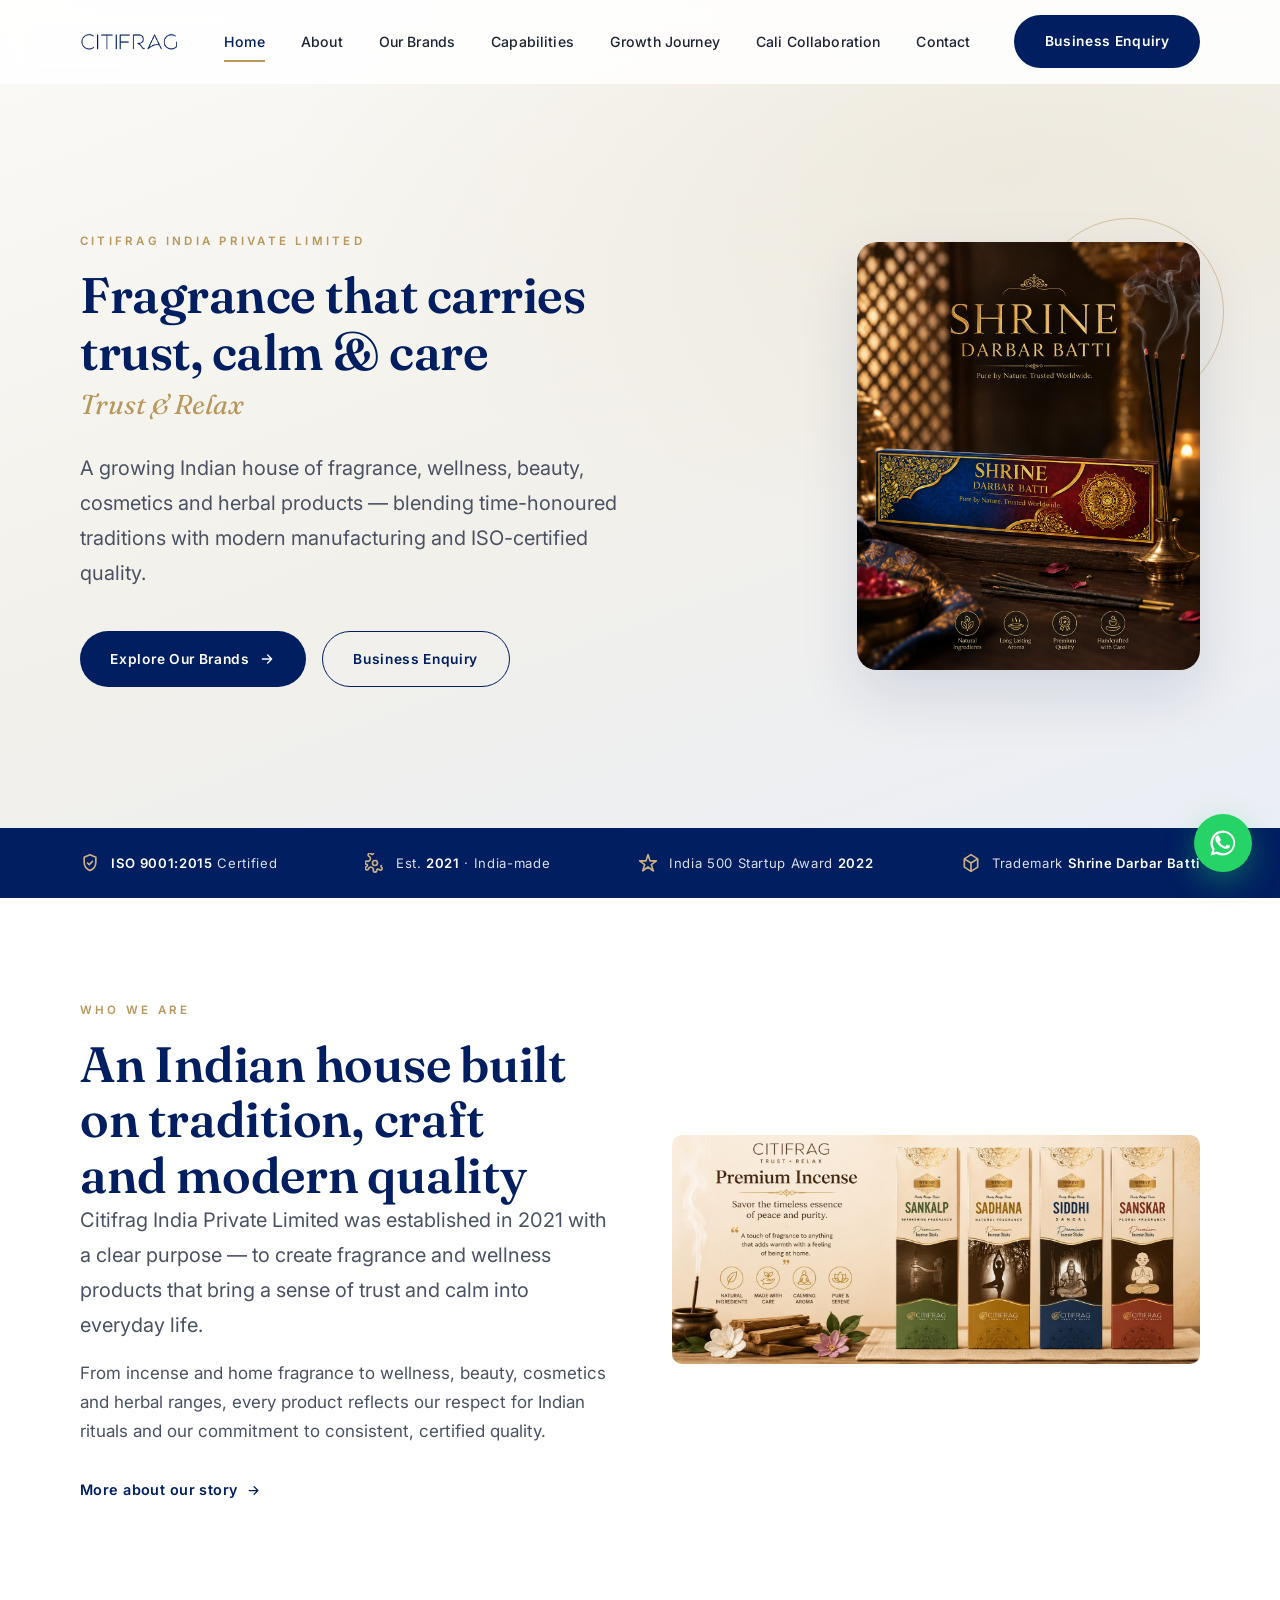
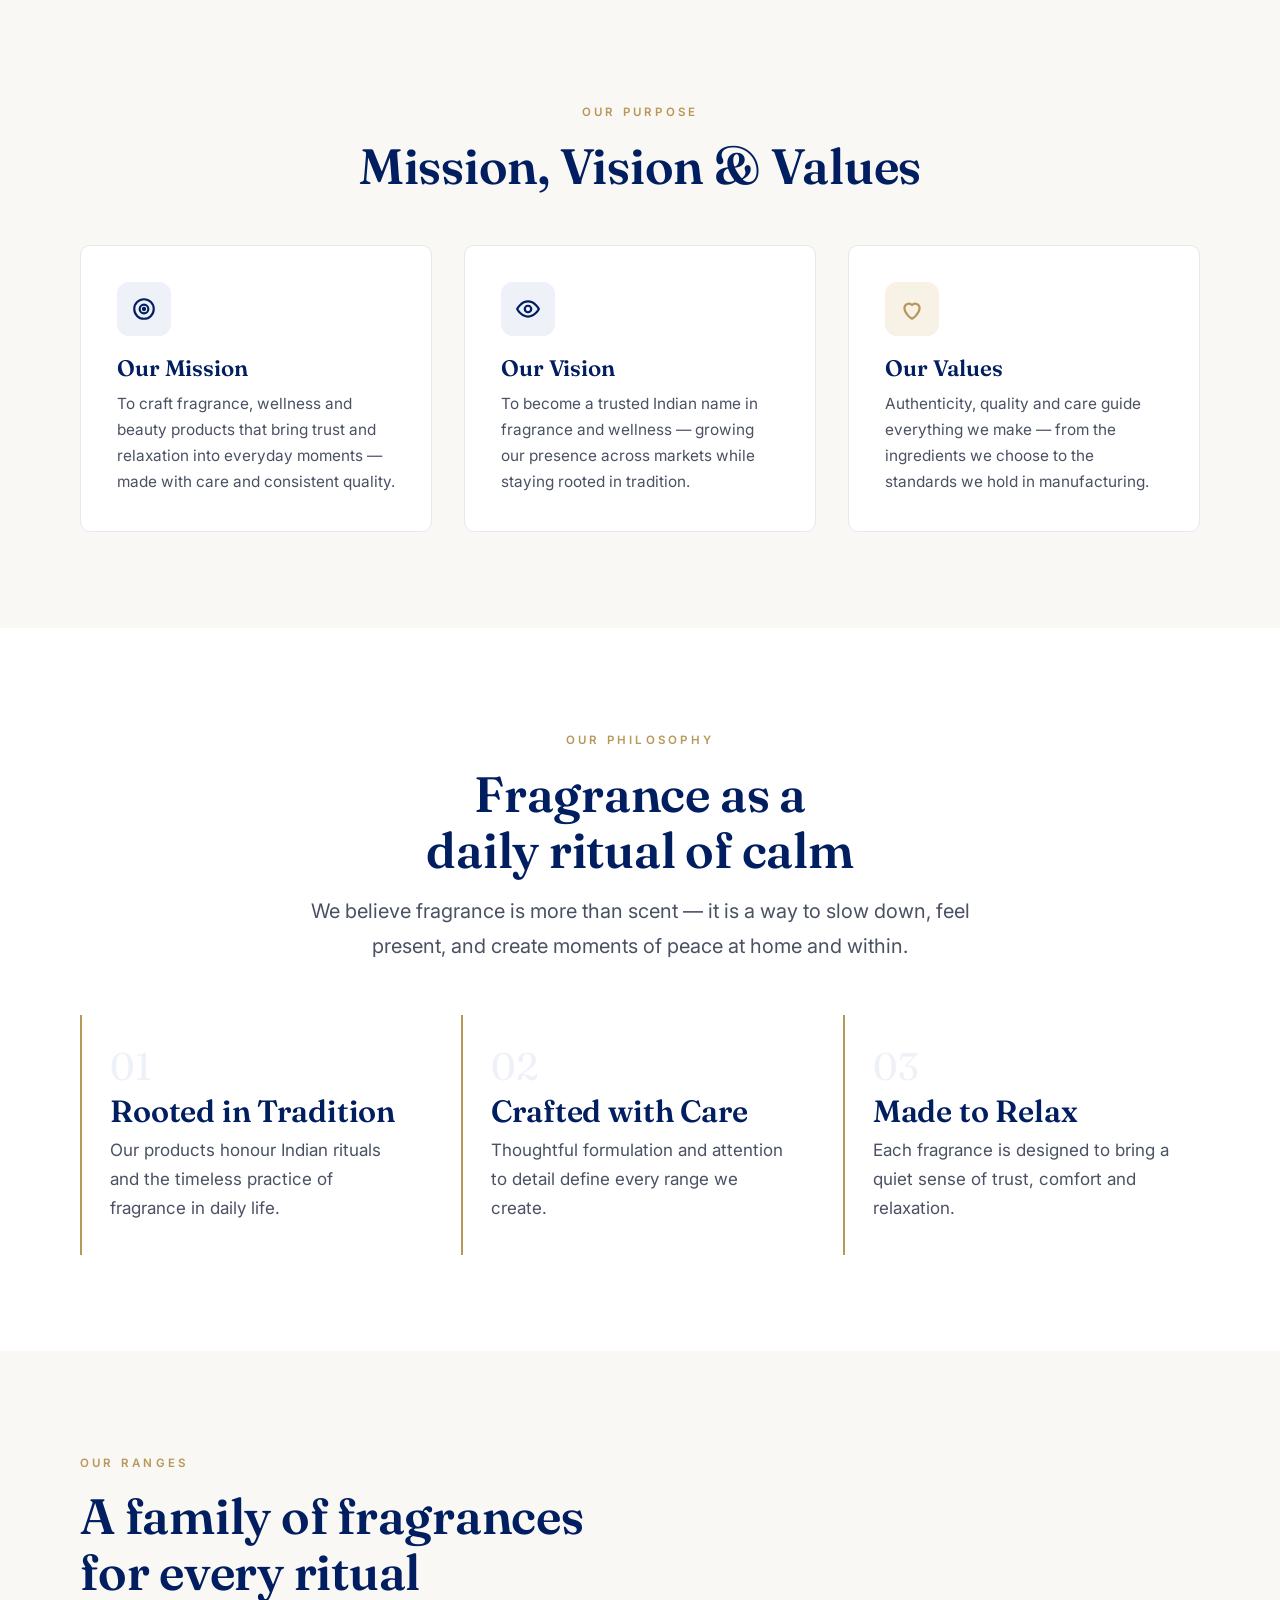
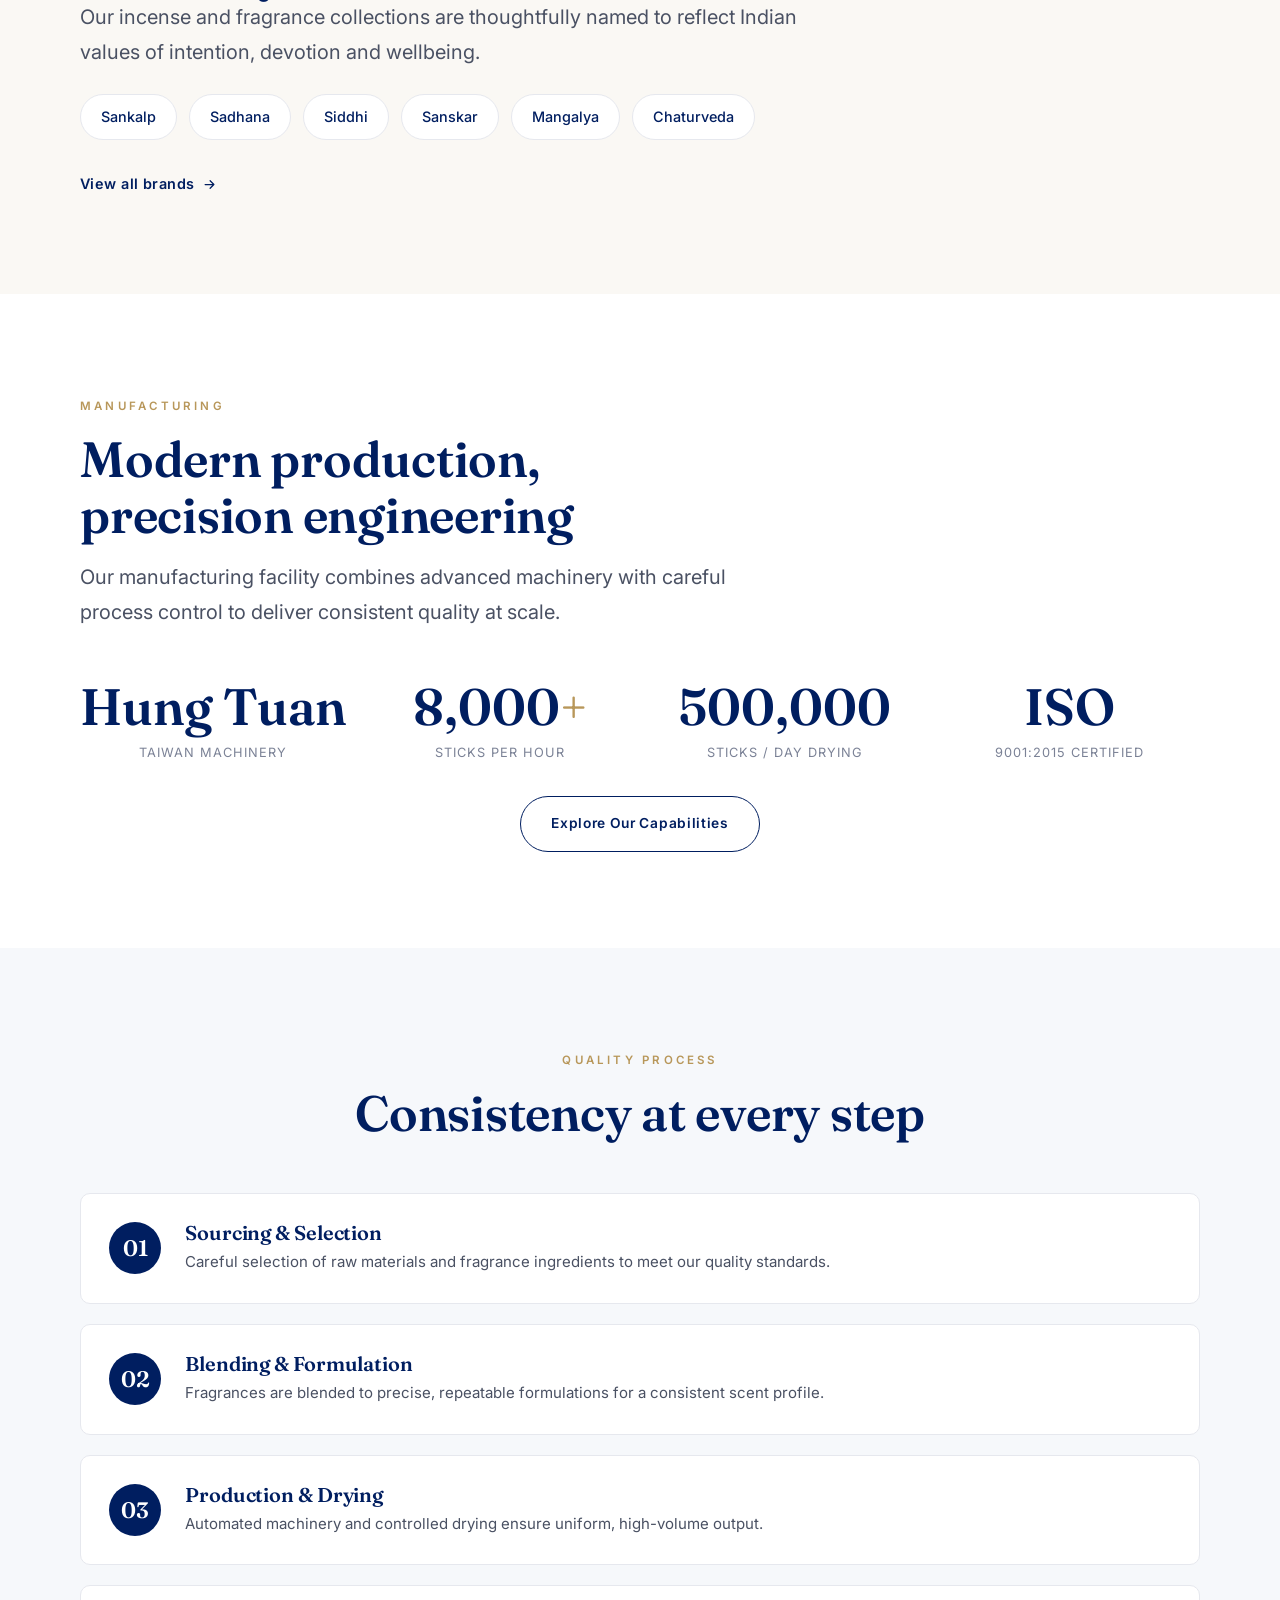
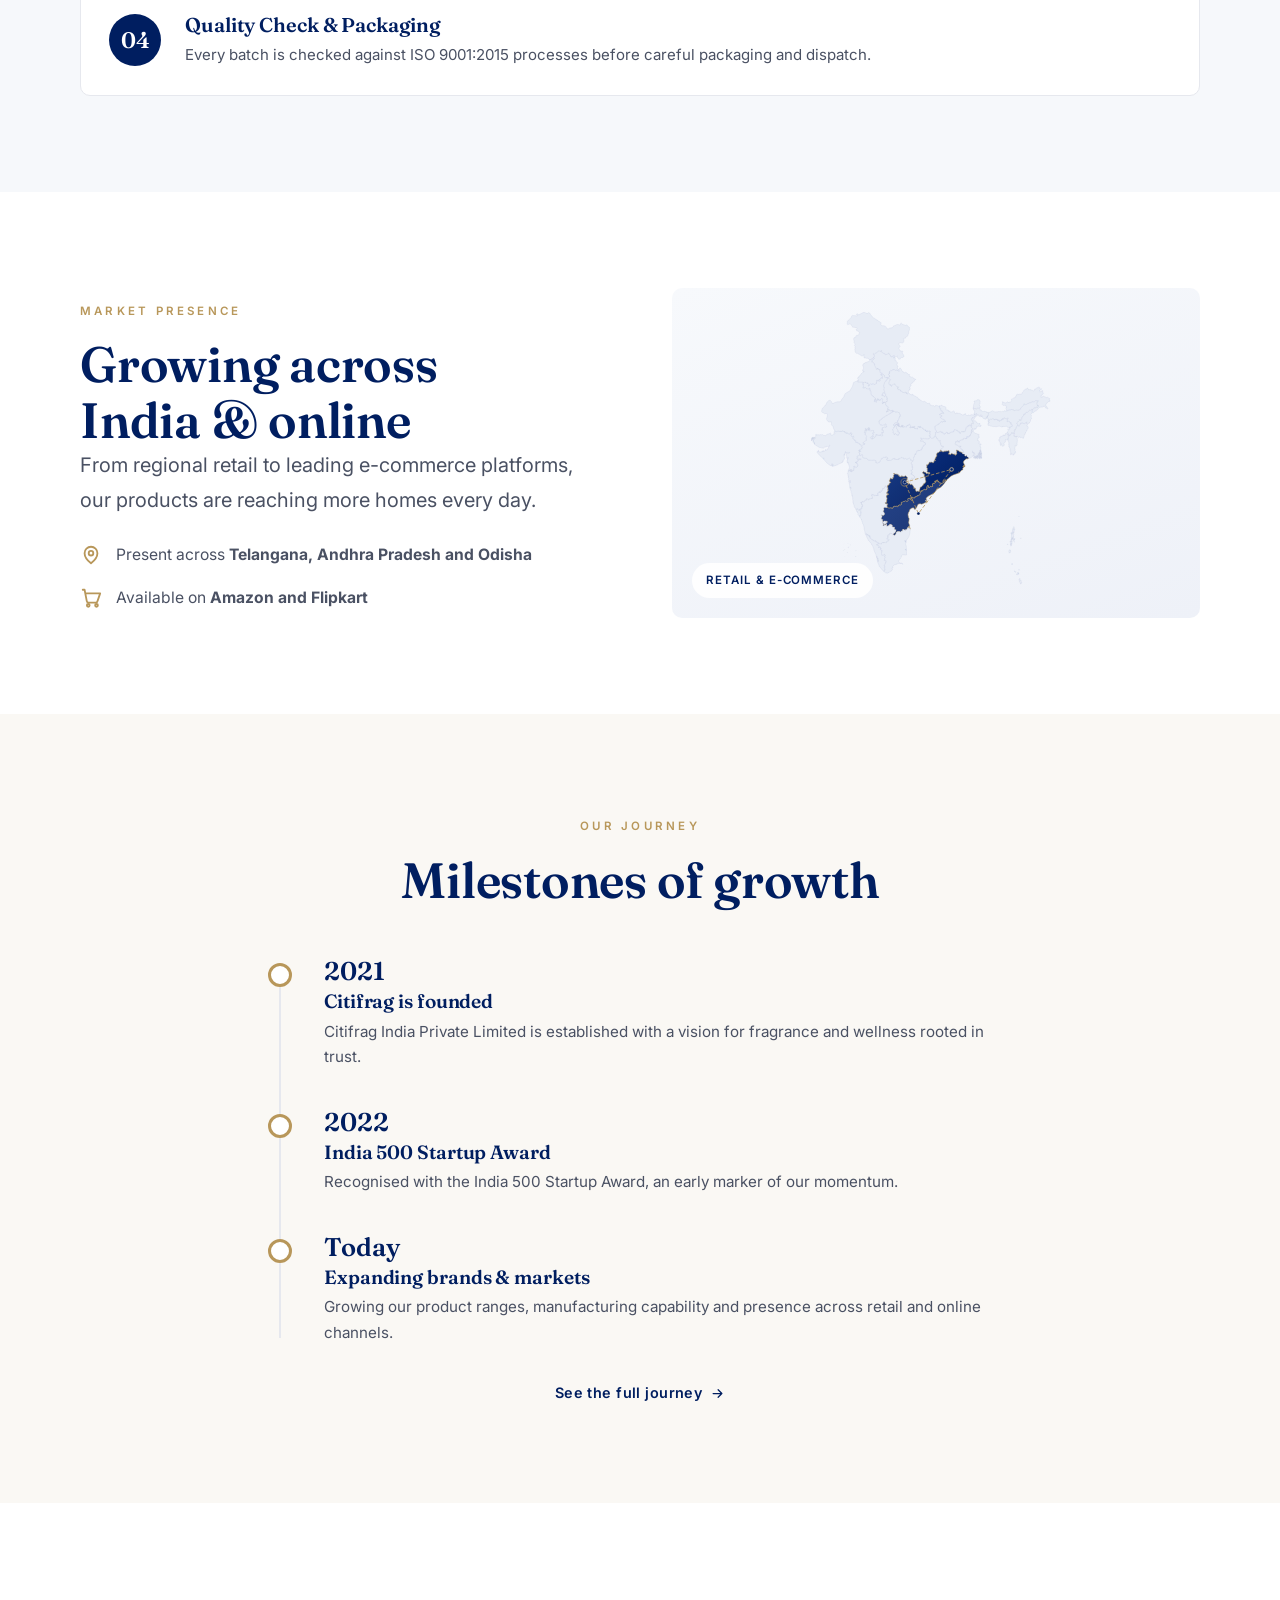
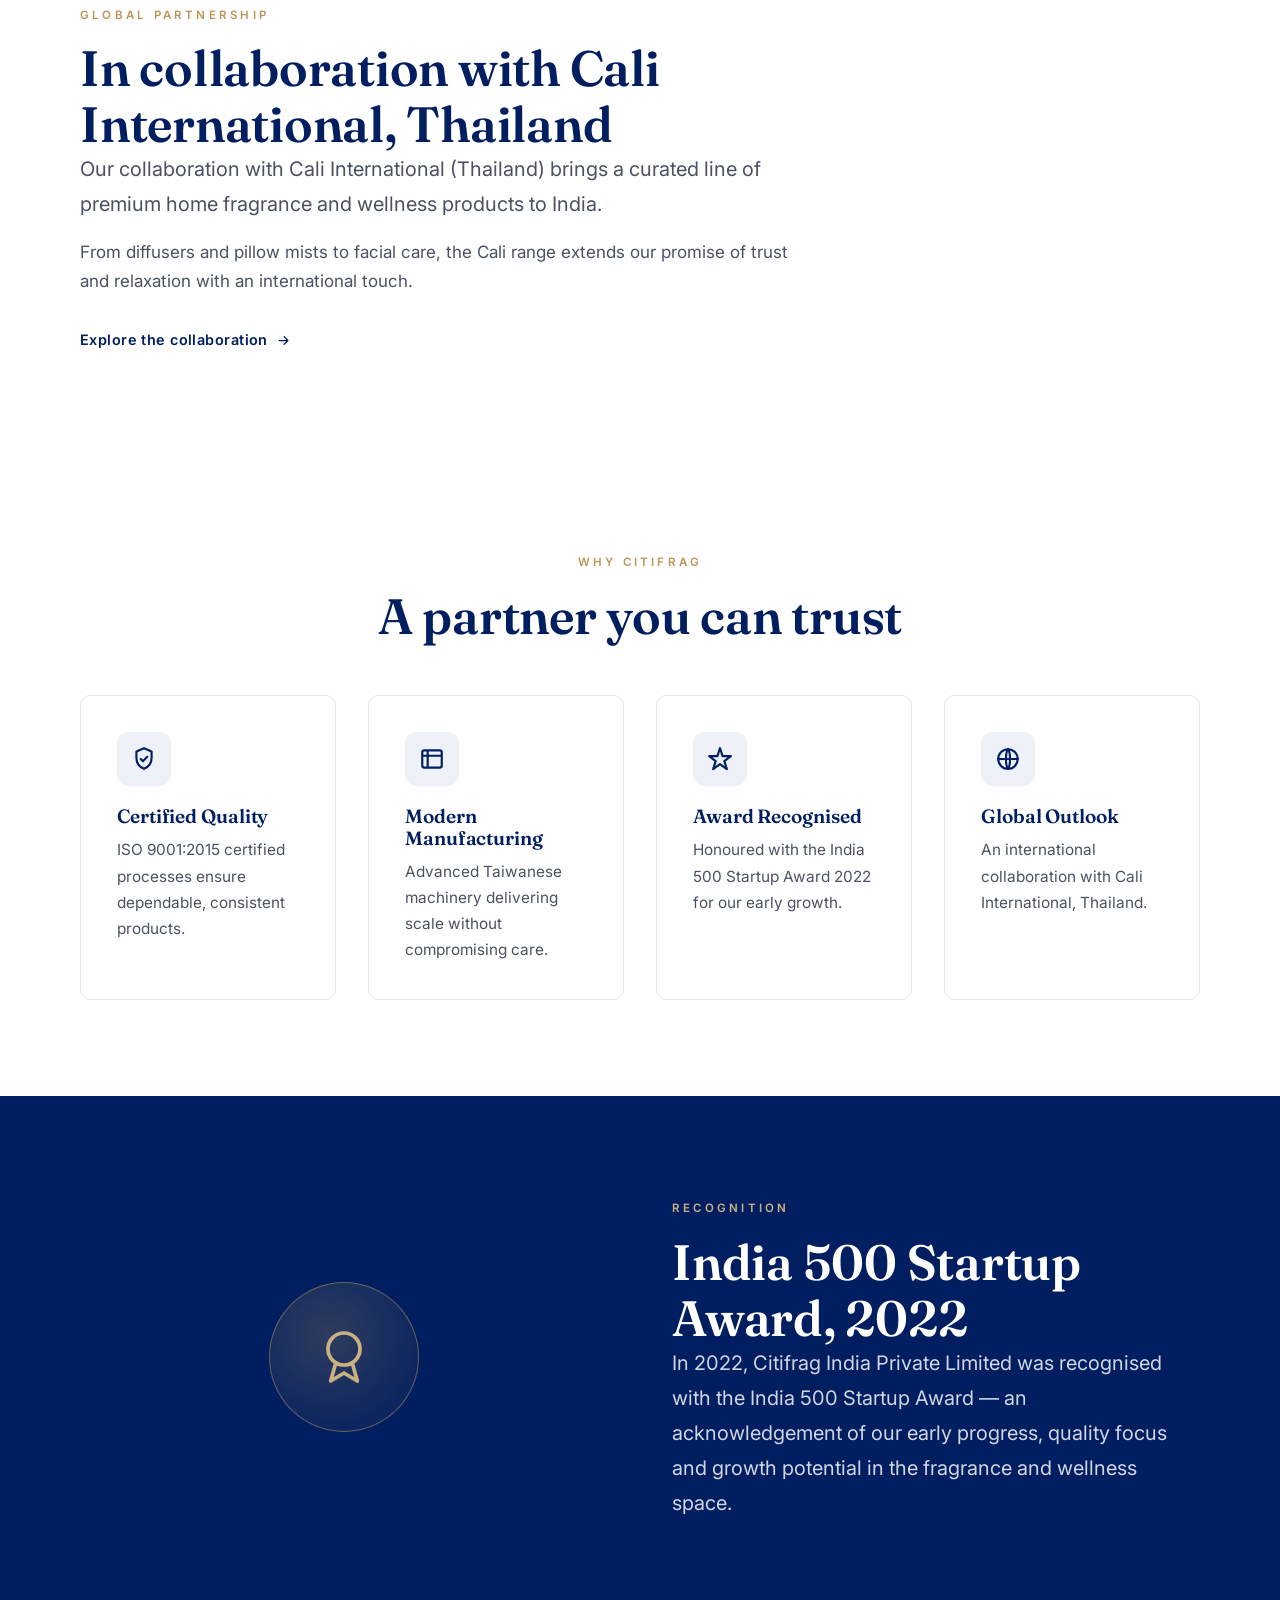
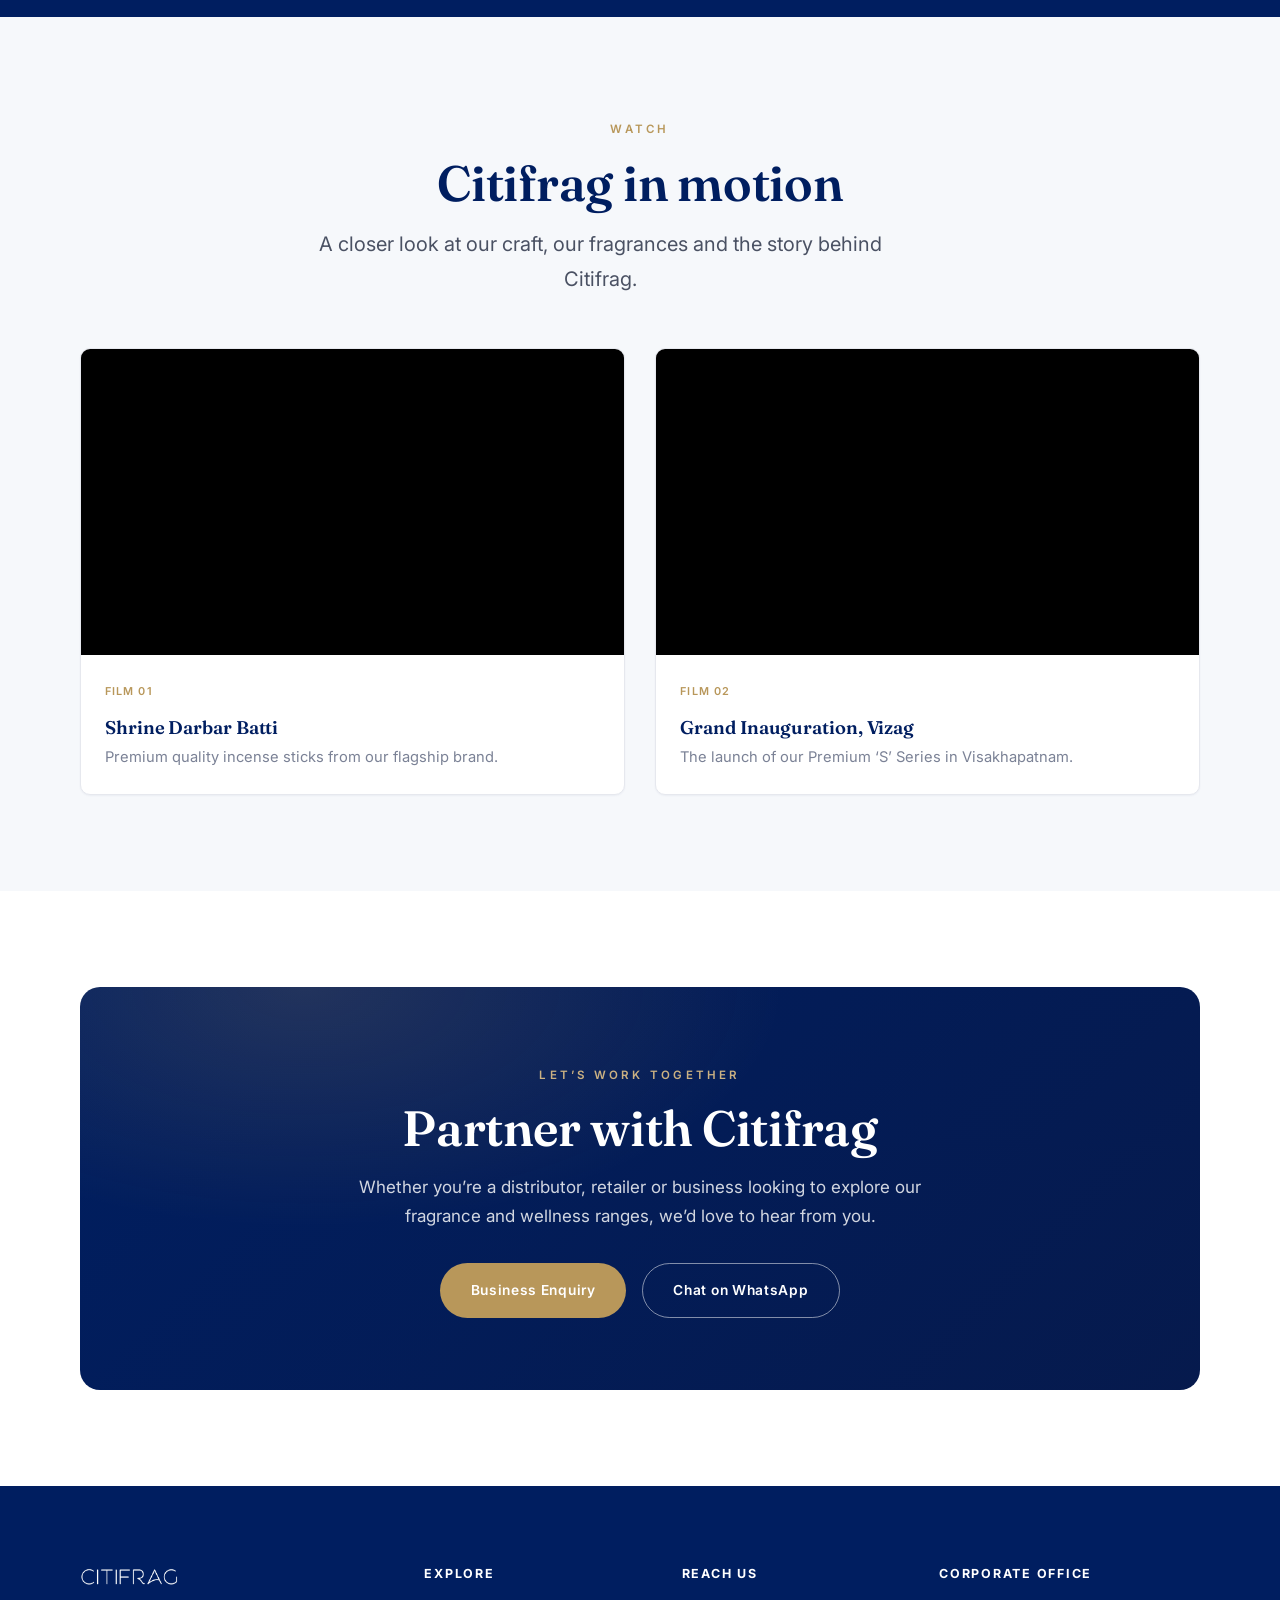
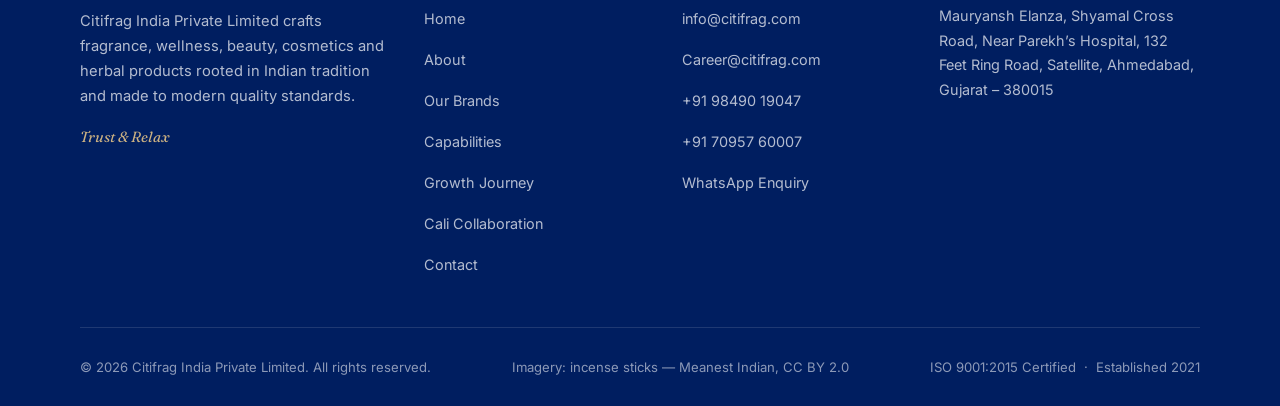
==== index.html @ 997752b9 "Initial commit: Citifrag website with inline YouTube video sections" ====
<!DOCTYPE html>
<html lang="en">
<head>
  <meta charset="UTF-8" />
  <meta name="viewport" content="width=device-width, initial-scale=1.0" />
  <title>Citifrag India Private Limited | Fragrance, Wellness &amp; Beauty</title>
  <meta name="description" content="Citifrag India Private Limited crafts premium fragrance, wellness, beauty, cosmetics and herbal products. ISO 9001:2015 certified. Trust & Relax." />
  <meta name="theme-color" content="#001E60" />
  <link rel="icon" type="image/png" href="assets/img/logo.png" />

  <!-- Open Graph -->
  <meta property="og:title" content="Citifrag India Private Limited" />
  <meta property="og:description" content="Premium fragrance, wellness and beauty products crafted in India. Trust & Relax." />
  <meta property="og:type" content="website" />
  <meta property="og:image" content="assets/img/logo.png" />

  <!-- Fonts -->
  <link rel="preconnect" href="https://fonts.googleapis.com" />
  <link rel="preconnect" href="https://fonts.gstatic.com" crossorigin />
  <link href="https://fonts.googleapis.com/css2?family=Fraunces:ital,opsz,wght@0,9..144,300..600;1,9..144,300..600&family=Inter:wght@300..700&display=swap" rel="stylesheet" />

  <link rel="stylesheet" href="assets/css/styles.css" />
</head>
<body data-page="home">
  <div id="header-root"></div>

  <main>
    <!-- ============ 1. HERO ============ -->
    <section class="hero">
      <div class="container hero__grid">
        <div class="hero__inner">
          <span class="eyebrow reveal">Citifrag India Private Limited</span>
          <h1 class="display reveal reveal-d1">Fragrance that carries<br />trust, calm &amp; care</h1>
          <p class="hero__statement reveal reveal-d1">Trust &amp; Relax</p>
          <p class="hero__lead lead reveal reveal-d2">A growing Indian house of fragrance, wellness, beauty, cosmetics and herbal products &mdash; blending time-honoured traditions with modern manufacturing and ISO-certified quality.</p>
          <div class="hero__cta reveal reveal-d3">
            <a class="btn btn--primary" href="brands.html">Explore Our Brands
              <svg viewBox="0 0 24 24" fill="none" stroke="currentColor" stroke-width="2"><path d="M5 12h14M13 6l6 6-6 6" stroke-linecap="round" stroke-linejoin="round"/></svg>
            </a>
            <a class="btn btn--outline" href="contact.html">Business Enquiry</a>
          </div>
        </div>
        <div class="hero__visual reveal reveal-d2">
          <div class="hero__visual-frame">
            <img src="assets/img/shrine-darbar-batti-poster.png" alt="Shrine Darbar Batti premium 3-in-1 incense — Pure by Nature, Trusted Worldwide" width="1123" height="1400" fetchpriority="high" />
          </div>
        </div>
      </div>
    </section>

    <!-- ============ 2. TRUST STRIP ============ -->
    <section class="trust-strip">
      <div class="container">
        <div class="trust-marquee">
          <div class="trust-group">
            <div class="trust-item">
              <svg viewBox="0 0 24 24" fill="none" stroke="currentColor" stroke-width="2"><path d="M12 2l7 3v6c0 5-3.5 8.5-7 10-3.5-1.5-7-5-7-10V5l7-3z" stroke-linejoin="round"/><path d="M9 12l2 2 4-4" stroke-linecap="round" stroke-linejoin="round"/></svg>
              <span><strong>ISO 9001:2015</strong> Certified</span>
            </div>
            <div class="trust-item">
              <svg viewBox="0 0 24 24" fill="none" stroke="currentColor" stroke-width="2"><path d="M12 15a3 3 0 100-6 3 3 0 000 6z"/><path d="M19.4 15a1.7 1.7 0 00.3 1.9l.1.1a2 2 0 11-2.8 2.8l-.1-.1a1.7 1.7 0 00-2.9 1.2V21a2 2 0 11-4 0v-.1A1.7 1.7 0 004 19.4l-.1.1a2 2 0 11-2.8-2.8l.1-.1a1.7 1.7 0 001.2-2.9H2a2 2 0 110-4h.1A1.7 1.7 0 004.6 4l-.1-.1a2 2 0 112.8-2.8l.1.1a1.7 1.7 0 002.9-1.2V0" stroke-linecap="round" stroke-linejoin="round"/></svg>
              <span>Est. <strong>2021</strong> &middot; India-made</span>
            </div>
            <div class="trust-item">
              <svg viewBox="0 0 24 24" fill="none" stroke="currentColor" stroke-width="2"><path d="M12 2l2.4 7.4H22l-6 4.6 2.3 7.4-6.3-4.6L5.7 21.4 8 14 2 9.4h7.6z" stroke-linejoin="round"/></svg>
              <span>India 500 Startup Award <strong>2022</strong></span>
            </div>
            <div class="trust-item">
              <svg viewBox="0 0 24 24" fill="none" stroke="currentColor" stroke-width="2"><path d="M20 7l-8-5-8 5v10l8 5 8-5V7z" stroke-linejoin="round"/><path d="M4 7l8 5 8-5M12 22V12" stroke-linejoin="round"/></svg>
              <span>Trademark <strong>Shrine Darbar Batti</strong></span>
            </div>
          </div>
          <div class="trust-group" aria-hidden="true">
            <div class="trust-item">
              <svg viewBox="0 0 24 24" fill="none" stroke="currentColor" stroke-width="2"><path d="M12 2l7 3v6c0 5-3.5 8.5-7 10-3.5-1.5-7-5-7-10V5l7-3z" stroke-linejoin="round"/><path d="M9 12l2 2 4-4" stroke-linecap="round" stroke-linejoin="round"/></svg>
              <span><strong>ISO 9001:2015</strong> Certified</span>
            </div>
            <div class="trust-item">
              <svg viewBox="0 0 24 24" fill="none" stroke="currentColor" stroke-width="2"><path d="M12 15a3 3 0 100-6 3 3 0 000 6z"/><path d="M19.4 15a1.7 1.7 0 00.3 1.9l.1.1a2 2 0 11-2.8 2.8l-.1-.1a1.7 1.7 0 00-2.9 1.2V21a2 2 0 11-4 0v-.1A1.7 1.7 0 004 19.4l-.1.1a2 2 0 11-2.8-2.8l.1-.1a1.7 1.7 0 001.2-2.9H2a2 2 0 110-4h.1A1.7 1.7 0 004.6 4l-.1-.1a2 2 0 112.8-2.8l.1.1a1.7 1.7 0 002.9-1.2V0" stroke-linecap="round" stroke-linejoin="round"/></svg>
              <span>Est. <strong>2021</strong> &middot; India-made</span>
            </div>
            <div class="trust-item">
              <svg viewBox="0 0 24 24" fill="none" stroke="currentColor" stroke-width="2"><path d="M12 2l2.4 7.4H22l-6 4.6 2.3 7.4-6.3-4.6L5.7 21.4 8 14 2 9.4h7.6z" stroke-linejoin="round"/></svg>
              <span>India 500 Startup Award <strong>2022</strong></span>
            </div>
            <div class="trust-item">
              <svg viewBox="0 0 24 24" fill="none" stroke="currentColor" stroke-width="2"><path d="M20 7l-8-5-8 5v10l8 5 8-5V7z" stroke-linejoin="round"/><path d="M4 7l8 5 8-5M12 22V12" stroke-linejoin="round"/></svg>
              <span>Trademark <strong>Shrine Darbar Batti</strong></span>
            </div>
          </div>
        </div>
      </div>
    </section>

    <!-- ============ 3. ABOUT INTRO ============ -->
    <section class="section" id="about">
      <div class="container">
        <div class="split">
          <div class="reveal">
            <span class="eyebrow">Who We Are</span>
            <h2 class="h2">An Indian house built on tradition, craft and modern quality</h2>
            <span class="divider-line"></span>
            <p class="lead">Citifrag India Private Limited was established in 2021 with a clear purpose &mdash; to create fragrance and wellness products that bring a sense of trust and calm into everyday life.</p>
            <p style="margin-top:1rem;">From incense and home fragrance to wellness, beauty, cosmetics and herbal ranges, every product reflects our respect for Indian rituals and our commitment to consistent, certified quality.</p>
            <a class="link-arrow mt-2" href="about.html">More about our story
              <svg viewBox="0 0 24 24" fill="none" stroke="currentColor" stroke-width="2"><path d="M5 12h14M13 6l6 6-6 6" stroke-linecap="round" stroke-linejoin="round"/></svg>
            </a>
          </div>
          <div class="media media--poster-wide reveal reveal-d1">
            <img src="assets/img/premium-incense.jpg" alt="CITIFRAG Premium Incense — Sankalp, Sadhana, Siddhi and Sanskar premium incense sticks" loading="lazy" />
          </div>
        </div>
      </div>
    </section>

    <!-- ============ 4. MISSION / VISION / VALUES ============ -->
    <section class="section section--cream">
      <div class="container">
        <div class="section-head section-head--center reveal">
          <span class="eyebrow">Our Purpose</span>
          <h2 class="h2">Mission, Vision &amp; Values</h2>
          <span class="divider-line"></span>
        </div>
        <div class="grid grid-3">
          <div class="card reveal">
            <div class="card__icon">
              <svg viewBox="0 0 24 24" fill="none" stroke="currentColor" stroke-width="2"><circle cx="12" cy="12" r="9"/><circle cx="12" cy="12" r="4"/><circle cx="12" cy="12" r="1" fill="currentColor"/></svg>
            </div>
            <h3>Our Mission</h3>
            <p>To craft fragrance, wellness and beauty products that bring trust and relaxation into everyday moments &mdash; made with care and consistent quality.</p>
          </div>
          <div class="card reveal reveal-d1">
            <div class="card__icon">
              <svg viewBox="0 0 24 24" fill="none" stroke="currentColor" stroke-width="2"><path d="M2 12s3.5-7 10-7 10 7 10 7-3.5 7-10 7-10-7-10-7z"/><circle cx="12" cy="12" r="3"/></svg>
            </div>
            <h3>Our Vision</h3>
            <p>To become a trusted Indian name in fragrance and wellness &mdash; growing our presence across markets while staying rooted in tradition.</p>
          </div>
          <div class="card card--value reveal reveal-d2">
            <div class="card__icon">
              <svg viewBox="0 0 24 24" fill="none" stroke="currentColor" stroke-width="2"><path d="M12 21s-7-4.3-7-10a4 4 0 017-2.6A4 4 0 0119 11c0 5.7-7 10-7 10z" stroke-linejoin="round"/></svg>
            </div>
            <h3>Our Values</h3>
            <p>Authenticity, quality and care guide everything we make &mdash; from the ingredients we choose to the standards we hold in manufacturing.</p>
          </div>
        </div>
      </div>
    </section>

    <!-- ============ 5. PHILOSOPHY ============ -->
    <section class="section">
      <div class="container">
        <div class="section-head section-head--center reveal">
          <span class="eyebrow">Our Philosophy</span>
          <h2 class="h2">Fragrance as a daily ritual of calm</h2>
          <span class="divider-line"></span>
          <p class="lead">We believe fragrance is more than scent &mdash; it is a way to slow down, feel present, and create moments of peace at home and within.</p>
        </div>
        <div class="philosophy-grid">
          <div class="pillar reveal">
            <div class="pillar__k">01</div>
            <h3 class="h3" style="margin:.5rem 0;">Rooted in Tradition</h3>
            <p>Our products honour Indian rituals and the timeless practice of fragrance in daily life.</p>
          </div>
          <div class="pillar reveal reveal-d1">
            <div class="pillar__k">02</div>
            <h3 class="h3" style="margin:.5rem 0;">Crafted with Care</h3>
            <p>Thoughtful formulation and attention to detail define every range we create.</p>
          </div>
          <div class="pillar reveal reveal-d2">
            <div class="pillar__k">03</div>
            <h3 class="h3" style="margin:.5rem 0;">Made to Relax</h3>
            <p>Each fragrance is designed to bring a quiet sense of trust, comfort and relaxation.</p>
          </div>
        </div>
      </div>
    </section>

    <!-- ============ 6. PRODUCT STORY / RANGES ============ -->
    <section class="section section--cream">
      <div class="container">
        <div class="split split--single">
          <div class="reveal">
            <span class="eyebrow">Our Ranges</span>
            <h2 class="h2">A family of fragrances for every ritual</h2>
            <span class="divider-line"></span>
            <p class="lead">Our incense and fragrance collections are thoughtfully named to reflect Indian values of intention, devotion and wellbeing.</p>
            <div class="range-pills">
              <span class="range-pill">Sankalp</span>
              <span class="range-pill">Sadhana</span>
              <span class="range-pill">Siddhi</span>
              <span class="range-pill">Sanskar</span>
              <span class="range-pill">Mangalya</span>
              <span class="range-pill">Chaturveda</span>
            </div>
            <a class="link-arrow mt-2" href="brands.html">View all brands
              <svg viewBox="0 0 24 24" fill="none" stroke="currentColor" stroke-width="2"><path d="M5 12h14M13 6l6 6-6 6" stroke-linecap="round" stroke-linejoin="round"/></svg>
            </a>
          </div>
        </div>
      </div>
    </section>

    <!-- ============ 8. MANUFACTURING ============ -->
    <section class="section">
      <div class="container">
        <div class="section-head reveal">
          <span class="eyebrow">Manufacturing</span>
          <h2 class="h2">Modern production, precision engineering</h2>
          <span class="divider-line"></span>
          <p class="lead">Our manufacturing facility combines advanced machinery with careful process control to deliver consistent quality at scale.</p>
        </div>
        <div class="stat-row">
          <div class="stat reveal">
            <div class="stat__num stat__num--name">Hung Tuan</div>
            <div class="stat__label">Taiwan Machinery</div>
          </div>
          <div class="stat reveal reveal-d1">
            <div class="stat__num">8,000<span>+</span></div>
            <div class="stat__label">Sticks per hour</div>
          </div>
          <div class="stat reveal reveal-d2">
            <div class="stat__num">500,000</div>
            <div class="stat__label">Sticks / day drying</div>
          </div>
          <div class="stat reveal reveal-d3">
            <div class="stat__num">ISO</div>
            <div class="stat__label">9001:2015 Certified</div>
          </div>
        </div>
        <div class="mt-2 reveal" style="text-align:center;">
          <a class="btn btn--outline" href="capabilities.html">Explore Our Capabilities</a>
        </div>
      </div>
    </section>

    <!-- ============ 9. QUALITY PROCESS ============ -->
    <section class="section section--mist">
      <div class="container">
        <div class="section-head section-head--center reveal">
          <span class="eyebrow">Quality Process</span>
          <h2 class="h2">Consistency at every step</h2>
          <span class="divider-line"></span>
        </div>
        <div class="process">
          <div class="process-step reveal">
            <div class="process-step__n"></div>
            <div><h4>Sourcing &amp; Selection</h4><p>Careful selection of raw materials and fragrance ingredients to meet our quality standards.</p></div>
          </div>
          <div class="process-step reveal reveal-d1">
            <div class="process-step__n"></div>
            <div><h4>Blending &amp; Formulation</h4><p>Fragrances are blended to precise, repeatable formulations for a consistent scent profile.</p></div>
          </div>
          <div class="process-step reveal reveal-d2">
            <div class="process-step__n"></div>
            <div><h4>Production &amp; Drying</h4><p>Automated machinery and controlled drying ensure uniform, high-volume output.</p></div>
          </div>
          <div class="process-step reveal reveal-d3">
            <div class="process-step__n"></div>
            <div><h4>Quality Check &amp; Packaging</h4><p>Every batch is checked against ISO 9001:2015 processes before careful packaging and dispatch.</p></div>
          </div>
        </div>
      </div>
    </section>

    <!-- ============ 10. MARKET PRESENCE ============ -->
    <section class="section">
      <div class="container">
        <div class="split">
          <div class="reveal">
            <span class="eyebrow">Market Presence</span>
            <h2 class="h2">Growing across India &amp; online</h2>
            <span class="divider-line"></span>
            <p class="lead">From regional retail to leading e-commerce platforms, our products are reaching more homes every day.</p>
            <ul class="feature-list">
              <li><svg viewBox="0 0 24 24" fill="none" stroke="currentColor" stroke-width="2"><path d="M12 21s-7-5.5-7-11a7 7 0 0114 0c0 5.5-7 11-7 11z" stroke-linejoin="round"/><circle cx="12" cy="10" r="2.5"/></svg><span>Present across <strong>Telangana, Andhra Pradesh and Odisha</strong></span></li>
              <li><svg viewBox="0 0 24 24" fill="none" stroke="currentColor" stroke-width="2"><path d="M3 3h2l2.4 12.4a2 2 0 002 1.6h7.7a2 2 0 002-1.6L22 7H6" stroke-linecap="round" stroke-linejoin="round"/><circle cx="9" cy="20" r="1.5"/><circle cx="18" cy="20" r="1.5"/></svg><span>Available on <strong>Amazon and Flipkart</strong></span></li>
            </ul>
          </div>
          <div class="media media--wide media--map reveal reveal-d1">
            <img src="assets/img/india-map.svg" alt="Animated map of India highlighting Citifrag's presence across Telangana, Andhra Pradesh and Odisha, connected by market links" loading="lazy" />
            <div class="media__badge">Retail &amp; E-commerce</div>
          </div>
        </div>
      </div>
    </section>

    <!-- ============ 11. GROWTH TIMELINE ============ -->
    <section class="section section--cream">
      <div class="container">
        <div class="section-head section-head--center reveal">
          <span class="eyebrow">Our Journey</span>
          <h2 class="h2">Milestones of growth</h2>
          <span class="divider-line"></span>
        </div>
        <div style="max-width:760px;margin-inline:auto;">
          <div class="timeline">
            <div class="timeline-item reveal">
              <span class="timeline-item__dot"></span>
              <div class="timeline-item__year">2021</div>
              <h4>Citifrag is founded</h4>
              <p>Citifrag India Private Limited is established with a vision for fragrance and wellness rooted in trust.</p>
            </div>
            <div class="timeline-item reveal reveal-d1">
              <span class="timeline-item__dot"></span>
              <div class="timeline-item__year">2022</div>
              <h4>India 500 Startup Award</h4>
              <p>Recognised with the India 500 Startup Award, an early marker of our momentum.</p>
            </div>
            <div class="timeline-item reveal reveal-d2">
              <span class="timeline-item__dot"></span>
              <div class="timeline-item__year">Today</div>
              <h4>Expanding brands &amp; markets</h4>
              <p>Growing our product ranges, manufacturing capability and presence across retail and online channels.</p>
            </div>
          </div>
        </div>
        <div class="mt-2 reveal" style="text-align:center;">
          <a class="link-arrow" href="growth-journey.html">See the full journey
            <svg viewBox="0 0 24 24" fill="none" stroke="currentColor" stroke-width="2"><path d="M5 12h14M13 6l6 6-6 6" stroke-linecap="round" stroke-linejoin="round"/></svg>
          </a>
        </div>
      </div>
    </section>

    <!-- ============ 12. CALI COLLABORATION ============ -->
    <section class="section">
      <div class="container">
        <div class="split split--single">
          <div class="reveal">
            <span class="eyebrow">Global Partnership</span>
            <h2 class="h2">In collaboration with Cali International, Thailand</h2>
            <span class="divider-line"></span>
            <p class="lead">Our collaboration with Cali International (Thailand) brings a curated line of premium home fragrance and wellness products to India.</p>
            <p style="margin-top:1rem;">From diffusers and pillow mists to facial care, the Cali range extends our promise of trust and relaxation with an international touch.</p>
            <a class="link-arrow mt-2" href="cali-collaboration.html">Explore the collaboration
              <svg viewBox="0 0 24 24" fill="none" stroke="currentColor" stroke-width="2"><path d="M5 12h14M13 6l6 6-6 6" stroke-linecap="round" stroke-linejoin="round"/></svg>
            </a>
          </div>
        </div>
      </div>
    </section>

    <!-- ============ 14. WHY CITIFRAG ============ -->
    <section class="section">
      <div class="container">
        <div class="section-head section-head--center reveal">
          <span class="eyebrow">Why Citifrag</span>
          <h2 class="h2">A partner you can trust</h2>
          <span class="divider-line"></span>
        </div>
        <div class="grid grid-4">
          <div class="card reveal">
            <div class="card__icon"><svg viewBox="0 0 24 24" fill="none" stroke="currentColor" stroke-width="2"><path d="M12 2l7 3v6c0 5-3.5 8.5-7 10-3.5-1.5-7-5-7-10V5l7-3z" stroke-linejoin="round"/><path d="M9 12l2 2 4-4" stroke-linecap="round" stroke-linejoin="round"/></svg></div>
            <h3 style="font-size:1.2rem;">Certified Quality</h3>
            <p>ISO 9001:2015 certified processes ensure dependable, consistent products.</p>
          </div>
          <div class="card reveal reveal-d1">
            <div class="card__icon"><svg viewBox="0 0 24 24" fill="none" stroke="currentColor" stroke-width="2"><rect x="3" y="4" width="18" height="16" rx="2"/><path d="M3 9h18M8 4v16" stroke-linejoin="round"/></svg></div>
            <h3 style="font-size:1.2rem;">Modern Manufacturing</h3>
            <p>Advanced Taiwanese machinery delivering scale without compromising care.</p>
          </div>
          <div class="card reveal reveal-d2">
            <div class="card__icon"><svg viewBox="0 0 24 24" fill="none" stroke="currentColor" stroke-width="2"><path d="M12 2l2.4 7.4H22l-6 4.6 2.3 7.4-6.3-4.6L5.7 21.4 8 14 2 9.4h7.6z" stroke-linejoin="round"/></svg></div>
            <h3 style="font-size:1.2rem;">Award Recognised</h3>
            <p>Honoured with the India 500 Startup Award 2022 for our early growth.</p>
          </div>
          <div class="card reveal reveal-d3">
            <div class="card__icon"><svg viewBox="0 0 24 24" fill="none" stroke="currentColor" stroke-width="2"><circle cx="12" cy="12" r="9"/><path d="M3 12h18M12 3c2.5 3 2.5 15 0 18M12 3c-2.5 3-2.5 15 0 18" stroke-linecap="round"/></svg></div>
            <h3 style="font-size:1.2rem;">Global Outlook</h3>
            <p>An international collaboration with Cali International, Thailand.</p>
          </div>
        </div>
      </div>
    </section>

    <!-- ============ 15. AWARD ============ -->
    <section class="section section--navy">
      <div class="container">
        <div class="split">
          <div class="reveal" style="text-align:center;">
            <div style="width:150px;height:150px;margin-inline:auto;border-radius:50%;border:1px solid rgba(184,151,90,0.5);display:grid;place-items:center;background:radial-gradient(circle at 40% 35%, rgba(184,151,90,0.25), transparent);">
              <svg viewBox="0 0 24 24" fill="none" stroke="var(--gold-soft)" stroke-width="1.4" style="width:64px;height:64px;"><circle cx="12" cy="9" r="6"/><path d="M9 14l-2 7 5-3 5 3-2-7" stroke-linejoin="round"/></svg>
            </div>
          </div>
          <div class="reveal reveal-d1">
            <span class="eyebrow eyebrow--light">Recognition</span>
            <h2 class="h2">India 500 Startup Award, 2022</h2>
            <span class="divider-line"></span>
            <p class="lead" style="color:rgba(255,255,255,0.82);">In 2022, Citifrag India Private Limited was recognised with the India 500 Startup Award &mdash; an acknowledgement of our early progress, quality focus and growth potential in the fragrance and wellness space.</p>
          </div>
        </div>
      </div>
    </section>

    <!-- ============ 15b. VIDEO SHOWCASE ============ -->
    <section class="section section--mist">
      <div class="container">
        <div class="section-head section-head--center reveal">
          <span class="eyebrow">Watch</span>
          <h2 class="h2">Citifrag in motion</h2>
          <span class="divider-line"></span>
          <p class="lead" style="max-width:640px;">A closer look at our craft, our fragrances and the story behind Citifrag.</p>
        </div>
        <div class="video-grid">
          <figure class="video-card reveal">
            <iframe
              class="video-card__iframe"
              src="https://www.youtube.com/embed/hxZD9p6Nc-M?rel=0"
              title="Premium Quality Incense Sticks from Shrine Darbar Batti"
              loading="lazy"
              frameborder="0"
              allow="accelerometer; autoplay; clipboard-write; encrypted-media; gyroscope; picture-in-picture; web-share"
              referrerpolicy="strict-origin-when-cross-origin"
              allowfullscreen></iframe>
            <figcaption class="video-card__body">
              <span class="tag">Film 01</span>
              <h4>Shrine Darbar Batti</h4>
              <p>Premium quality incense sticks from our flagship brand.</p>
            </figcaption>
          </figure>
          <figure class="video-card reveal reveal-d1">
            <iframe
              class="video-card__iframe"
              src="https://www.youtube.com/embed/pNojMaUXhG4?rel=0"
              title="Shrine Darbar Batti Grand Inauguration - Citifrag India, Vizag"
              loading="lazy"
              frameborder="0"
              allow="accelerometer; autoplay; clipboard-write; encrypted-media; gyroscope; picture-in-picture; web-share"
              referrerpolicy="strict-origin-when-cross-origin"
              allowfullscreen></iframe>
            <figcaption class="video-card__body">
              <span class="tag">Film 02</span>
              <h4>Grand Inauguration, Vizag</h4>
              <p>The launch of our Premium &lsquo;S&rsquo; Series in Visakhapatnam.</p>
            </figcaption>
          </figure>
        </div>
      </div>
    </section>

    <!-- ============ 16. ENQUIRY CTA ============ -->
    <section class="section">
      <div class="container">
        <div class="cta-band reveal">
          <span class="eyebrow eyebrow--light">Let&rsquo;s Work Together</span>
          <h2 class="h2">Partner with Citifrag</h2>
          <p>Whether you&rsquo;re a distributor, retailer or business looking to explore our fragrance and wellness ranges, we&rsquo;d love to hear from you.</p>
          <div class="btn-row">
            <a class="btn btn--gold" href="contact.html">Business Enquiry</a>
            <a class="btn btn--light" href="https://wa.me/919849019047?text=Hello%20Citifrag%2C%20I%20would%20like%20to%20know%20more%20about%20your%20products%20and%20business%20opportunities." target="_blank" rel="noopener">Chat on WhatsApp</a>
          </div>
        </div>
      </div>
    </section>

  </main>

  <div id="footer-root"></div>

  <script src="assets/js/components.js"></script>
  <script src="assets/js/main.js"></script>
</body>
</html>
---- assets/css/styles.css ----
/* =============================================================
   CITIFRAG INDIA PRIVATE LIMITED
   Design System & Global Styles
   Brand primary: #001E60  |  Statement: Trust & Relax
   ============================================================= */

/* ---------- Design Tokens ---------- */
:root {
  /* Brand */
  --navy: #001E60;
  --navy-700: #0a2a72;
  --navy-600: #14357f;
  --navy-050: #eef1f8;

  /* Accent — refined champagne gold (used sparingly) */
  --gold: #b8975a;
  --gold-soft: #cbb182;
  --gold-050: #f7f1e6;

  /* Neutrals — warm, calm, premium */
  --ink: #1c2333;
  --body: #4a5163;
  --muted: #7b8296;
  --line: #e6e8ee;
  --line-soft: #eef0f5;
  --cream: #faf8f4;
  --cream-2: #f4f1ea;
  --paper: #ffffff;
  --mist: #f6f8fb;

  /* Typography */
  --font-display: "Fraunces", "Cormorant Garamond", Georgia, "Times New Roman", serif;
  --font-body: "Inter", -apple-system, BlinkMacSystemFont, "Segoe UI", Roboto, sans-serif;

  /* Spacing scale */
  --space-xs: 0.5rem;
  --space-sm: 1rem;
  --space-md: 2rem;
  --space-lg: 4rem;
  --space-xl: 6rem;
  --space-2xl: 8rem;

  /* Layout */
  --maxw: 1200px;
  --maxw-wide: 1360px;
  --radius: 4px;
  --radius-lg: 10px;
  --radius-xl: 20px;

  /* Effects */
  --shadow-sm: 0 1px 2px rgba(0, 30, 96, 0.05);
  --shadow: 0 10px 30px rgba(0, 30, 96, 0.08);
  --shadow-lg: 0 24px 60px rgba(0, 30, 96, 0.12);
  --ease: cubic-bezier(0.22, 1, 0.36, 1);
  --header-h: 84px;
}

/* ---------- Reset ---------- */
*,
*::before,
*::after { box-sizing: border-box; }

* { margin: 0; padding: 0; }

html {
  scroll-behavior: smooth;
  -webkit-text-size-adjust: 100%;
  scroll-padding-top: calc(var(--header-h) + 12px);
}

body {
  font-family: var(--font-body);
  color: var(--body);
  background: var(--paper);
  line-height: 1.7;
  font-size: 17px;
  -webkit-font-smoothing: antialiased;
  -moz-osx-font-smoothing: grayscale;
  overflow-x: hidden;
}

img { max-width: 100%; display: block; height: auto; }
a { color: inherit; text-decoration: none; }
ul { list-style: none; }
button { font-family: inherit; cursor: pointer; border: none; background: none; }

/* ---------- Typography ---------- */
h1, h2, h3, h4 {
  font-family: var(--font-display);
  font-optical-sizing: auto;
  color: var(--navy);
  font-weight: 600;
  line-height: 1.12;
  letter-spacing: -0.005em;
  /* Balance heading lines so no single word is ever stranded on its own line */
  text-wrap: balance;
}

.eyebrow {
  font-family: var(--font-body);
  font-size: 0.72rem;
  font-weight: 600;
  letter-spacing: 0.28em;
  text-transform: uppercase;
  color: var(--gold);
  display: inline-block;
  margin-bottom: 1rem;
}
.eyebrow--light { color: var(--gold-soft); }

.display {
  font-size: clamp(2.1rem, 4.6vw, 3.6rem);
  line-height: 1.14;
  letter-spacing: -0.01em;
}
.h2 { font-size: clamp(2rem, 4vw, 3.1rem); }
.h3 { font-size: clamp(1.5rem, 2.4vw, 2rem); }
.lead {
  font-size: clamp(1.05rem, 1.6vw, 1.25rem);
  color: var(--body);
  line-height: 1.75;
}

.text-navy { color: var(--navy); }
.text-gold { color: var(--gold); }

/* ---------- Layout ---------- */
.container {
  width: 100%;
  max-width: var(--maxw);
  margin-inline: auto;
  padding-inline: clamp(1.25rem, 4vw, 2.5rem);
}
.container--wide { max-width: var(--maxw-wide); }

.section { padding-block: clamp(3.5rem, 8vw, var(--space-xl)); }
.section--tight { padding-block: clamp(2.5rem, 5vw, var(--space-lg)); }
.section--cream { background: var(--cream); }
.section--mist { background: var(--mist); }
.section--navy { background: var(--navy); color: rgba(255,255,255,0.82); }
.section--navy h1,
.section--navy h2,
.section--navy h3,
.section--navy h4 { color: #fff; }

.section-head { max-width: 720px; margin-bottom: clamp(2.25rem, 4vw, 3.5rem); }
.section-head--center { margin-inline: auto; text-align: center; }
.section-head p { margin-top: 1rem; }

.grid { display: grid; gap: clamp(1.25rem, 2.5vw, 2rem); }
.grid-2 { grid-template-columns: repeat(2, 1fr); }
.grid-3 { grid-template-columns: repeat(3, 1fr); }
.grid-4 { grid-template-columns: repeat(4, 1fr); }

.split {
  display: grid;
  grid-template-columns: 1fr 1fr;
  gap: clamp(2rem, 5vw, 5rem);
  align-items: center;
}

.divider-line {
  width: 56px; height: 2px;
  background: var(--gold);
  margin-block: 1.25rem;
}
.section-head--center .divider-line { margin-inline: auto; }

/* ---------- Buttons ---------- */
.btn {
  display: inline-flex;
  align-items: center;
  gap: 0.6rem;
  font-family: var(--font-body);
  font-size: 0.86rem;
  font-weight: 600;
  letter-spacing: 0.05em;
  padding: 0.95rem 1.9rem;
  border-radius: 40px;
  transition: transform 0.35s var(--ease), background 0.3s var(--ease),
    color 0.3s var(--ease), box-shadow 0.35s var(--ease);
  white-space: nowrap;
}
.btn svg { width: 16px; height: 16px; transition: transform 0.35s var(--ease); }
.btn:hover svg { transform: translateX(4px); }

.btn--primary { background: var(--navy); color: #fff; }
.btn--primary:hover { background: var(--navy-700); transform: translateY(-2px); box-shadow: var(--shadow); }

.btn--gold { background: var(--gold); color: #fff; }
.btn--gold:hover { background: var(--gold-soft); transform: translateY(-2px); box-shadow: var(--shadow); }

.btn--outline { border: 1.5px solid var(--navy); color: var(--navy); }
.btn--outline:hover { background: var(--navy); color: #fff; transform: translateY(-2px); }

.btn--light { border: 1.5px solid rgba(255,255,255,0.5); color: #fff; }
.btn--light:hover { background: #fff; color: var(--navy); border-color: #fff; transform: translateY(-2px); }

.btn--ghost { color: var(--navy); padding-inline: 0; }
.btn--ghost:hover { color: var(--gold); }

.link-arrow {
  display: inline-flex; align-items: center; gap: 0.5rem;
  font-weight: 600; font-size: 0.9rem; color: var(--navy);
  letter-spacing: 0.03em;
}
.link-arrow svg { width: 15px; transition: transform 0.35s var(--ease); }
.link-arrow:hover { color: var(--gold); }
.link-arrow:hover svg { transform: translateX(4px); }

/* ---------- Header ---------- */
.site-header {
  position: fixed;
  inset: 0 0 auto 0;
  z-index: 100;
  height: var(--header-h);
  display: flex;
  align-items: center;
  background: rgba(255, 255, 255, 0.85);
  backdrop-filter: blur(14px);
  -webkit-backdrop-filter: blur(14px);
  border-bottom: 1px solid transparent;
  transition: height 0.4s var(--ease), background 0.4s var(--ease),
    border-color 0.4s var(--ease), box-shadow 0.4s var(--ease);
}
.site-header.scrolled {
  height: 68px;
  background: rgba(255, 255, 255, 0.96);
  border-bottom-color: var(--line);
  box-shadow: var(--shadow-sm);
}
.site-header .container {
  display: flex;
  align-items: center;
  justify-content: space-between;
  width: 100%;
}
.brand { display: flex; align-items: center; }
.brand img { height: 26px; width: auto; }
.site-header.scrolled .brand img { height: 23px; }

.nav { display: flex; align-items: center; gap: 2.25rem; }
.nav a {
  position: relative;
  font-size: 0.88rem;
  font-weight: 500;
  color: var(--ink);
  letter-spacing: 0.01em;
  padding-block: 0.4rem;
  transition: color 0.25s var(--ease);
}
.nav a::after {
  content: "";
  position: absolute;
  left: 0; bottom: -2px;
  width: 0; height: 2px;
  background: var(--gold);
  transition: width 0.3s var(--ease);
}
.nav a:hover,
.nav a.active { color: var(--navy); }
.nav a:hover::after,
.nav a.active::after { width: 100%; }

.header-actions { display: flex; align-items: center; gap: 1rem; }

.nav-toggle {
  display: none;
  width: 44px; height: 44px;
  flex-direction: column;
  justify-content: center;
  align-items: center;
  gap: 5px;
}
.nav-toggle span {
  width: 24px; height: 2px; background: var(--navy);
  border-radius: 2px; transition: transform 0.3s var(--ease), opacity 0.3s var(--ease);
}
.nav-toggle.open span:nth-child(1) { transform: translateY(7px) rotate(45deg); }
.nav-toggle.open span:nth-child(2) { opacity: 0; }
.nav-toggle.open span:nth-child(3) { transform: translateY(-7px) rotate(-45deg); }

/* ---------- Mobile Nav ---------- */
.mobile-nav {
  position: fixed;
  inset: 0;
  z-index: 99;
  background: var(--navy);
  color: #fff;
  padding: calc(var(--header-h) + 2rem) clamp(1.5rem, 6vw, 3rem) 3rem;
  transform: translateX(100%);
  transition: transform 0.5s var(--ease);
  display: flex;
  flex-direction: column;
  overflow-y: auto;
}
.mobile-nav.open { transform: translateX(0); }
.mobile-nav a {
  font-family: var(--font-display);
  font-size: 1.9rem;
  color: #fff;
  padding-block: 0.85rem;
  border-bottom: 1px solid rgba(255,255,255,0.12);
}
.mobile-nav a.active { color: var(--gold-soft); }
.mobile-nav .btn { margin-top: 2rem; align-self: flex-start; }
.mobile-nav .m-contact { margin-top: auto; padding-top: 2rem; font-size: 0.9rem; color: rgba(255,255,255,0.7); }
.mobile-nav .m-contact a { font-family: var(--font-body); font-size: 0.95rem; border: none; padding: 0.15rem 0; display: inline; }

body.nav-open { overflow: hidden; }

/* ---------- Hero ---------- */
.hero {
  position: relative;
  min-height: 92vh;
  display: flex;
  align-items: center;
  padding-top: var(--header-h);
  background:
    radial-gradient(1200px 600px at 78% 20%, rgba(184,151,90,0.10), transparent 60%),
    linear-gradient(160deg, #fbfaf7 0%, #f2f0ea 55%, #eaeef6 100%);
  overflow: hidden;
}
.hero__grid {
  position: relative;
  z-index: 2;
  display: grid;
  grid-template-columns: 1.35fr 0.65fr;
  gap: clamp(2rem, 5vw, 4rem);
  align-items: center;
  width: 100%;
}
.hero__inner { max-width: 700px; padding-block: 4rem; }
.hero__inner .display {
  color: var(--navy);
  /* Slightly smaller than the global display so each line fits without stranding a word */
  font-size: clamp(2rem, 3.9vw, 3.2rem);
  text-wrap: balance;
}
.hero__statement {
  font-family: var(--font-display);
  font-style: italic;
  font-size: clamp(1.3rem, 2.2vw, 1.7rem);
  color: var(--gold);
  margin-bottom: 1.5rem;
}
.hero__lead { max-width: 560px; margin-top: 1.5rem; }
.hero__cta { margin-top: 2.5rem; display: flex; flex-wrap: wrap; gap: 1rem; }

.hero__visual {
  position: relative;
  /* Keep the image compact and anchored to the right edge of its column */
  width: 100%;
  max-width: 360px;
  margin-left: auto;
}
.hero__visual::before {
  content: "";
  position: absolute;
  right: -1.5rem; top: -1.5rem;
  width: 55%; aspect-ratio: 1;
  border: 1px solid rgba(184,151,90,0.5);
  border-radius: 50%;
  z-index: -1;
}
.hero__visual-frame {
  position: relative;
  border-radius: var(--radius-xl);
  overflow: hidden;
  box-shadow: var(--shadow-lg);
  aspect-ratio: 4/5;
}
.hero__visual-frame img { width: 100%; height: 100%; object-fit: cover; }
.hero__visual-badge {
  position: absolute;
  left: clamp(-1rem, -1.5vw, -1.5rem);
  bottom: 1.75rem;
  background: rgba(255,255,255,0.96);
  backdrop-filter: blur(6px);
  border-radius: 14px;
  padding: 0.95rem 1.35rem;
  box-shadow: var(--shadow);
  display: flex; flex-direction: column;
  border-left: 3px solid var(--gold);
}
.hero__visual-badge strong { color: var(--navy); font-size: 0.98rem; font-weight: 600; }
.hero__visual-badge span { color: var(--muted); font-size: 0.78rem; letter-spacing: 0.03em; }

/* ---------- Page hero (inner pages) ---------- */
.page-hero {
  padding-top: calc(var(--header-h) + clamp(3rem, 7vw, 6rem));
  padding-bottom: clamp(3rem, 7vw, 5.5rem);
  background:
    radial-gradient(900px 500px at 85% 0%, rgba(184,151,90,0.10), transparent 60%),
    linear-gradient(160deg, #fbfaf7, #eef1f8);
  position: relative;
}
.page-hero__inner { max-width: 760px; }
.breadcrumb {
  font-size: 0.78rem;
  letter-spacing: 0.1em;
  text-transform: uppercase;
  color: var(--muted);
  margin-bottom: 1.25rem;
}
.breadcrumb a:hover { color: var(--gold); }

/* ---------- Trust strip ---------- */
.trust-strip {
  background: var(--navy);
  color: rgba(255,255,255,0.85);
  padding-block: 1.5rem;
}
.trust-strip .container { overflow: hidden; }
.trust-marquee { display: flex; }
.trust-group {
  flex: 1 0 100%;
  display: flex;
  align-items: center;
  justify-content: space-between;
  gap: 1.5rem 2rem;
}
/* Desktop: show one static, spaced row; the clone is only for the mobile loop */
.trust-group[aria-hidden="true"] { display: none; }
.trust-item {
  display: flex; align-items: center; gap: 0.7rem;
  font-size: 0.82rem; letter-spacing: 0.05em;
}
.trust-item svg { width: 20px; height: 20px; color: var(--gold-soft); flex-shrink: 0; }
.trust-item strong { color: #fff; font-weight: 600; }

/* On mobile, the trust strip becomes an infinite right-to-left auto-scroll marquee */
@media (max-width: 860px) {
  .trust-strip .container { padding-inline: 0; overflow: hidden; }
  .trust-marquee {
    width: max-content;
    animation: trust-marquee 22s linear infinite;
  }
  .trust-group {
    flex: 0 0 auto;
    justify-content: flex-start;
    gap: 2rem;
    padding-right: 2rem;
  }
  .trust-group[aria-hidden="true"] { display: flex; }
  .trust-item { flex: 0 0 auto; white-space: nowrap; }
}
/* Two identical groups; shifting by exactly one group (-50%) loops seamlessly */
@keyframes trust-marquee {
  from { transform: translateX(0); }
  to { transform: translateX(-50%); }
}
@media (prefers-reduced-motion: reduce) {
  .trust-marquee { animation: none; }
}

/* ---------- Cards ---------- */
.card {
  background: var(--paper);
  border: 1px solid var(--line);
  border-radius: var(--radius-lg);
  padding: clamp(1.5rem, 3vw, 2.25rem);
  transition: transform 0.4s var(--ease), box-shadow 0.4s var(--ease), border-color 0.4s var(--ease);
  height: 100%;
}
.card:hover { transform: translateY(-6px); box-shadow: var(--shadow); border-color: transparent; }
.card__icon {
  width: 54px; height: 54px;
  display: grid; place-items: center;
  border-radius: 12px;
  background: var(--navy-050);
  color: var(--navy);
  margin-bottom: 1.25rem;
}
.card__icon svg { width: 26px; height: 26px; }
.card h3 { font-size: 1.4rem; margin-bottom: 0.6rem; }
.card p { font-size: 0.96rem; }

.card--value .card__icon { background: var(--gold-050); color: var(--gold); }

/* Feature list */
.feature-list { display: grid; gap: 1rem; margin-top: 1.5rem; }
.feature-list li {
  display: flex; gap: 0.85rem; align-items: flex-start;
  font-size: 0.98rem; color: var(--body);
}
.feature-list svg { width: 22px; height: 22px; color: var(--gold); flex-shrink: 0; margin-top: 2px; }

/* Stats */
.stat-row { display: grid; grid-template-columns: repeat(4,1fr); gap: 1.5rem; }
.stat { text-align: center; }
.stat__num {
  font-family: var(--font-display);
  font-size: clamp(2.4rem, 4vw, 3.4rem);
  color: var(--navy);
  line-height: 1;
  font-weight: 600;
}
.section--navy .stat__num { color: #fff; }
.stat__num span { color: var(--gold); }
/* Text-based stat (e.g. a name) — same size as other stats, kept on one line */
.stat__num--name { white-space: nowrap; }
.stat__label {
  font-size: 0.8rem; letter-spacing: 0.08em; text-transform: uppercase;
  color: var(--muted); margin-top: 0.65rem;
}
.section--navy .stat__label { color: rgba(255,255,255,0.6); }

/* Media / image blocks */
.media {
  border-radius: var(--radius-lg);
  overflow: hidden;
  position: relative;
  background: linear-gradient(150deg, var(--navy-050), var(--cream-2));
  aspect-ratio: 4/3;
}
.media--tall { aspect-ratio: 3/4; }
.media--wide { aspect-ratio: 16/10; }
.media__ph {
  position: absolute; inset: 0;
  display: flex; flex-direction: column;
  align-items: center; justify-content: center;
  gap: 0.75rem; text-align: center; padding: 1.5rem;
  color: var(--navy);
}
.media__ph svg { width: 46px; height: 46px; opacity: 0.35; }
.media__ph span {
  font-size: 0.72rem; letter-spacing: 0.14em; text-transform: uppercase;
  color: var(--muted);
}
.media__badge {
  position: absolute; left: 1.25rem; bottom: 1.25rem;
  background: rgba(255,255,255,0.92);
  color: var(--navy);
  font-size: 0.72rem; font-weight: 600; letter-spacing: 0.08em;
  text-transform: uppercase;
  padding: 0.5rem 0.9rem; border-radius: 40px;
}

/* Pillars / philosophy */
.philosophy-grid { display: grid; grid-template-columns: repeat(3,1fr); gap: 1.5rem; }
.pillar {
  padding: 2rem 1.75rem;
  border-left: 2px solid var(--gold);
  background: var(--paper);
}
.pillar__k {
  font-family: var(--font-display);
  font-size: 2.4rem; color: var(--navy-050);
  line-height: 1;
}
.section--cream .pillar { background: transparent; }

/* Product ranges pills */
.range-pills { display: flex; flex-wrap: wrap; gap: 0.75rem; margin-top: 1.5rem; }
.range-pill {
  border: 1px solid var(--line);
  background: var(--paper);
  border-radius: 40px;
  padding: 0.6rem 1.25rem;
  font-size: 0.9rem;
  font-weight: 500;
  color: var(--navy);
  transition: all 0.3s var(--ease);
}
.range-pill:hover { border-color: var(--gold); background: var(--gold-050); }

/* Process steps */
.process { counter-reset: step; display: grid; gap: 1.25rem; }
.process-step {
  display: grid;
  grid-template-columns: auto 1fr;
  gap: 1.5rem;
  padding: 1.75rem;
  background: var(--paper);
  border: 1px solid var(--line);
  border-radius: var(--radius-lg);
  align-items: start;
  transition: box-shadow 0.35s var(--ease), transform 0.35s var(--ease);
}
.process-step:hover { box-shadow: var(--shadow); transform: translateY(-3px); }
.process-step__n {
  counter-increment: step;
  font-family: var(--font-display);
  font-size: 1.4rem;
  font-weight: 600;
  width: 52px; height: 52px;
  display: grid; place-items: center;
  border-radius: 50%;
  background: var(--navy);
  color: #fff;
}
.process-step__n::before { content: counter(step, decimal-leading-zero); }
.process-step h4 { font-size: 1.25rem; margin-bottom: 0.3rem; }
.process-step p { font-size: 0.94rem; }

/* Timeline */
.timeline { position: relative; margin-top: 2rem; }
.timeline::before {
  content: ""; position: absolute; left: 19px; top: 8px; bottom: 8px;
  width: 2px; background: var(--line);
}
.timeline-item {
  position: relative;
  padding-left: 64px;
  padding-bottom: 2.5rem;
}
.timeline-item:last-child { padding-bottom: 0; }
.timeline-item__dot {
  position: absolute; left: 8px; top: 4px;
  width: 24px; height: 24px; border-radius: 50%;
  background: #fff; border: 3px solid var(--gold);
  z-index: 1;
}
.timeline-item__year {
  font-family: var(--font-display);
  font-size: 1.6rem; color: var(--navy); font-weight: 600;
  line-height: 1; margin-bottom: 0.4rem;
}
.timeline-item h4 { font-size: 1.2rem; margin-bottom: 0.35rem; }
.timeline-item p { font-size: 0.95rem; }

/* Accordion */
.accordion { border-top: 1px solid var(--line); }
.accordion-item { border-bottom: 1px solid var(--line); }
.accordion-trigger {
  width: 100%;
  display: flex; align-items: center; justify-content: space-between;
  gap: 1.5rem;
  padding: 1.4rem 0;
  text-align: left;
  font-family: var(--font-display);
  font-size: 1.3rem;
  color: var(--navy);
  font-weight: 600;
}
.accordion-trigger .plus {
  position: relative; width: 20px; height: 20px; flex-shrink: 0;
}
.accordion-trigger .plus::before,
.accordion-trigger .plus::after {
  content: ""; position: absolute; background: var(--gold);
  transition: transform 0.3s var(--ease), opacity 0.3s var(--ease);
}
.accordion-trigger .plus::before { left: 0; top: 9px; width: 20px; height: 2px; }
.accordion-trigger .plus::after { left: 9px; top: 0; width: 2px; height: 20px; }
.accordion-item.open .plus::after { transform: rotate(90deg); opacity: 0; }
.accordion-panel {
  overflow: hidden;
  max-height: 0;
  transition: max-height 0.4s var(--ease);
}
.accordion-panel__inner { padding-bottom: 1.5rem; color: var(--body); font-size: 0.98rem; }

/* Collection / product grid */
.collection-card {
  background: var(--paper);
  border: 1px solid var(--line);
  border-radius: var(--radius-lg);
  overflow: hidden;
  transition: transform 0.4s var(--ease), box-shadow 0.4s var(--ease);
  height: 100%;
  display: flex; flex-direction: column;
}
.collection-card:hover { transform: translateY(-6px); box-shadow: var(--shadow); }
.collection-card__media {
  aspect-ratio: 4/3;
  background: linear-gradient(150deg, var(--gold-050), var(--navy-050));
  display: grid; place-items: center;
  color: var(--navy);
}
.collection-card__media svg { width: 44px; height: 44px; opacity: 0.4; }
.collection-card__body { padding: 1.5rem; flex: 1; display: flex; flex-direction: column; }
.collection-card__body h4 { font-size: 1.25rem; margin-bottom: 0.4rem; }
.collection-card__body p { font-size: 0.92rem; }
.tag {
  display: inline-block;
  font-size: 0.68rem; font-weight: 600; letter-spacing: 0.1em;
  text-transform: uppercase; color: var(--gold);
  margin-bottom: 0.75rem;
}

/* CTA band */
.cta-band {
  background:
    radial-gradient(800px 400px at 20% 0%, rgba(184,151,90,0.18), transparent 60%),
    linear-gradient(135deg, var(--navy) 0%, #061a4d 100%);
  color: #fff;
  border-radius: var(--radius-xl);
  padding: clamp(2.5rem, 6vw, 4.5rem);
  text-align: center;
  position: relative;
  overflow: hidden;
}
.cta-band h2 { color: #fff; }
.cta-band p { color: rgba(255,255,255,0.82); max-width: 620px; margin: 1rem auto 2rem; }
.cta-band .btn-row { display: flex; gap: 1rem; justify-content: center; flex-wrap: wrap; }

/* Contact */
.contact-grid { display: grid; grid-template-columns: 1fr 1fr; gap: clamp(2rem,4vw,3.5rem); }
.contact-block { margin-bottom: 2rem; }
.contact-block h4 {
  font-family: var(--font-body);
  font-size: 0.78rem; font-weight: 700; letter-spacing: 0.14em;
  text-transform: uppercase; color: var(--gold);
  margin-bottom: 0.6rem;
}
.contact-block p { font-size: 0.98rem; color: var(--body); }
.contact-block a:hover { color: var(--navy); }

.contact-form { display: grid; gap: 1.1rem; }
.form-row { display: grid; grid-template-columns: 1fr 1fr; gap: 1.1rem; }
.field { display: flex; flex-direction: column; gap: 0.4rem; }
.field label { font-size: 0.82rem; font-weight: 600; color: var(--ink); letter-spacing: 0.02em; }
.field input,
.field select,
.field textarea {
  font-family: inherit;
  font-size: 0.95rem;
  padding: 0.85rem 1rem;
  border: 1px solid var(--line);
  border-radius: var(--radius);
  background: var(--paper);
  color: var(--ink);
  transition: border-color 0.25s var(--ease), box-shadow 0.25s var(--ease);
}
.field input:focus,
.field select:focus,
.field textarea:focus {
  outline: none;
  border-color: var(--navy);
  box-shadow: 0 0 0 3px rgba(0,30,96,0.08);
}
.field textarea { resize: vertical; min-height: 120px; }
.form-note { font-size: 0.82rem; color: var(--muted); }
.form-success {
  display: none;
  background: var(--gold-050);
  border: 1px solid var(--gold-soft);
  color: var(--navy);
  padding: 1rem 1.25rem;
  border-radius: var(--radius);
  font-size: 0.92rem;
}
.form-success.show { display: block; }

/* Map frame placeholder */
.map-embed {
  width: 100%; aspect-ratio: 16/7;
  border: 0; border-radius: var(--radius-lg);
  filter: grayscale(0.2);
}

/* ---------- Footer ---------- */
.site-footer {
  background: var(--navy);
  color: rgba(255,255,255,0.7);
  padding-top: clamp(3rem, 6vw, 5rem);
}
.footer-top { display: grid; grid-template-columns: 1.4fr 1fr 1fr 1.2fr; gap: 2.5rem; padding-bottom: 3rem; }
.footer-brand img { height: 26px; margin-bottom: 1.25rem; filter: brightness(0) invert(1); }
.footer-brand p { font-size: 0.92rem; max-width: 320px; }
.footer-statement { font-family: var(--font-display); font-style: italic; color: var(--gold-soft); font-size: 1.15rem; margin-top: 1rem; }
.footer-col h5 {
  font-family: var(--font-body);
  color: #fff; font-size: 0.78rem; font-weight: 700;
  letter-spacing: 0.14em; text-transform: uppercase;
  margin-bottom: 1.25rem;
}
.footer-col ul { display: grid; gap: 0.75rem; }
.footer-col a, .footer-col p { font-size: 0.9rem; color: rgba(255,255,255,0.7); transition: color 0.25s var(--ease); }
.footer-col a:hover { color: var(--gold-soft); }
.footer-bottom {
  border-top: 1px solid rgba(255,255,255,0.12);
  padding-block: 1.75rem;
  display: flex; flex-wrap: wrap; gap: 0.75rem 1.5rem;
  justify-content: space-between; align-items: center;
  font-size: 0.82rem; color: rgba(255,255,255,0.55);
}
.footer-bottom a:hover { color: var(--gold-soft); }

/* ---------- Floating WhatsApp ---------- */
.wa-float {
  position: fixed;
  right: clamp(1rem, 3vw, 1.75rem);
  bottom: clamp(1rem, 3vw, 1.75rem);
  z-index: 90;
  display: flex; align-items: center; gap: 0;
  background: #25D366;
  color: #fff;
  border-radius: 40px;
  padding: 0;
  width: 58px; height: 58px;
  overflow: hidden;
  box-shadow: 0 10px 30px rgba(37,211,102,0.35);
  transition: width 0.45s var(--ease), box-shadow 0.35s var(--ease), transform 0.35s var(--ease);
}
.wa-float__icon { width: 58px; height: 58px; flex-shrink: 0; display: grid; place-items: center; }
.wa-float__icon svg { width: 30px; height: 30px; }
.wa-float__label { white-space: nowrap; font-size: 0.9rem; font-weight: 600; padding-right: 1.4rem; opacity: 0; transition: opacity 0.3s var(--ease); }
.wa-float:hover { width: 200px; transform: translateY(-2px); }
.wa-float:hover .wa-float__label { opacity: 1; }
@media (max-width: 640px) {
  .wa-float:hover { width: 58px; }
  .wa-float:hover .wa-float__label { opacity: 0; }
}

/* ---------- Scroll reveal ---------- */
.reveal { opacity: 0; transform: translateY(28px); transition: opacity 0.8s var(--ease), transform 0.8s var(--ease); }
.reveal.in { opacity: 1; transform: none; }
.reveal-d1 { transition-delay: 0.08s; }
.reveal-d2 { transition-delay: 0.16s; }
.reveal-d3 { transition-delay: 0.24s; }
@media (prefers-reduced-motion: reduce) {
  .reveal { opacity: 1; transform: none; transition: none; }
  html { scroll-behavior: auto; }
}

/* ---------- Utilities ---------- */
.text-center { text-align: center; }
.mt-0 { margin-top: 0; }
.mt-1 { margin-top: 1rem; }
.mt-2 { margin-top: 2rem; }
.mb-0 { margin-bottom: 0; }
.maxw-sm { max-width: 560px; }
.flex-btns { display: flex; flex-wrap: wrap; gap: 1rem; }
.badge-iso {
  display: inline-flex; align-items: center; gap: 0.5rem;
  background: var(--navy-050); color: var(--navy);
  font-size: 0.78rem; font-weight: 600; letter-spacing: 0.05em;
  padding: 0.5rem 1rem; border-radius: 40px;
}
.badge-iso svg { width: 16px; height: 16px; color: var(--gold); }

/* ---------- Responsive ---------- */
@media (max-width: 980px) {
  .footer-top { grid-template-columns: 1fr 1fr; gap: 2rem; }
  .grid-4 { grid-template-columns: repeat(2, 1fr); }
  .stat-row { grid-template-columns: repeat(2,1fr); gap: 2rem; }
}
@media (max-width: 860px) {
  :root { --header-h: 68px; }
  .nav, .header-actions .btn { display: none; }
  .nav-toggle { display: flex; }
  .split { grid-template-columns: 1fr; }
  .split .media { order: -1; }
  .grid-2, .grid-3, .philosophy-grid { grid-template-columns: 1fr; }
  .contact-grid { grid-template-columns: 1fr; }
  .hero { min-height: auto; padding-bottom: 0; }
  .hero__grid { grid-template-columns: 1fr; gap: 1.5rem; }
  .hero__inner { padding-block: 1.5rem 0; max-width: none; }
  .hero__visual { max-width: 380px; margin: 0 auto; width: 100%; }
  .hero__visual-frame { aspect-ratio: 4/5; }
  .hero__visual::before { display: none; }
  .hero__visual-badge { left: 1rem; }
}
@media (max-width: 560px) {
  body { font-size: 16px; }
  .grid-4 { grid-template-columns: 1fr; }
  .stat-row { grid-template-columns: repeat(2,1fr); }
  .footer-top { grid-template-columns: 1fr; }
  .form-row { grid-template-columns: 1fr; }
  .process-step { grid-template-columns: 1fr; gap: 1rem; }
}

/* --- Cali collaboration: real product posters --- */
.media img { width: 100%; height: 100%; display: block; }
.media--poster { aspect-ratio: 3/4; background: #f6f1e8; }
.media--poster img { object-fit: contain; }

.collection-card__media img { width: 100%; height: 100%; object-fit: cover; display: block; }
.collection-card--poster .collection-card__media {
  aspect-ratio: 3/4;
  background: #f6f1e8;
  padding: 0;
}
.collection-card--poster .collection-card__media img { object-fit: contain; }
.collection-card__body h4 span {
  display: block;
  font-size: 0.72rem;
  font-weight: 500;
  letter-spacing: 0.06em;
  text-transform: uppercase;
  color: var(--muted);
  margin-top: 0.25rem;
}

/* --- Brand ranges: lifestyle product photos --- */
.collection-card--photo .collection-card__media {
  aspect-ratio: 4/5;
  background: #efe9dd;
  padding: 0;
}
.collection-card--photo .collection-card__media img {
  width: 100%;
  height: 100%;
  object-fit: cover;
  display: block;
}

/* --- About: India 500 Startup Award showcase --- */
.award-showcase {
  position: relative;
  margin: 0;
  border-radius: var(--radius-xl);
  background: linear-gradient(160deg, #fbf7ef 0%, #eef1f8 100%);
  border: 1px solid var(--line);
  box-shadow: var(--shadow-lg);
  padding: clamp(1.5rem, 4vw, 2.5rem);
  overflow: hidden;
}
.award-showcase__ribbon {
  position: absolute;
  top: 1.1rem;
  right: 1.1rem;
  z-index: 2;
  background: var(--navy);
  color: #fff;
  font-size: 0.7rem;
  font-weight: 600;
  letter-spacing: 0.12em;
  text-transform: uppercase;
  padding: 0.4rem 0.85rem;
  border-radius: 40px;
  border-left: 3px solid var(--gold);
}
.award-showcase__imgs {
  display: flex;
  align-items: flex-end;
  justify-content: center;
  gap: clamp(0.75rem, 3vw, 1.75rem);
}
.award-showcase__imgs img { display: block; width: auto; height: auto; }
.award-showcase__cert {
  max-width: 58%;
  max-height: 380px;
  border-radius: 6px;
  box-shadow: 0 14px 34px rgba(0, 0, 0, 0.22);
}
.award-showcase__trophy {
  max-width: 30%;
  max-height: 420px;
  filter: drop-shadow(0 14px 22px rgba(0, 0, 0, 0.28));
}
.award-showcase__caption {
  text-align: center;
  margin-top: clamp(1.25rem, 3vw, 1.75rem);
}
.award-showcase__caption strong {
  display: block;
  font-family: var(--font-display);
  color: var(--navy);
  font-size: 1.2rem;
  font-weight: 600;
}
.award-showcase__caption span {
  font-size: 0.76rem;
  letter-spacing: 0.1em;
  text-transform: uppercase;
  color: var(--muted);
}

/* --- Home "Who We Are": Premium Incense banner (shown at true ratio) --- */
.media--poster-wide {
  aspect-ratio: 1600 / 695;
  align-self: center;
  background: #f9ebda;
}
.media--poster-wide img { width: 100%; height: 100%; object-fit: cover; display: block; }

/* Split used as a single centered/left column (e.g. Our Ranges after image removal) */
.split--single { grid-template-columns: 1fr; }
.split--single > * { max-width: 720px; }

/* Home "Market Presence": animated India map */
.media--map { background: linear-gradient(160deg, #f7f9fc 0%, #eef1f8 100%); }
.media--map img {
  width: 100%;
  height: 100%;
  object-fit: contain;
  display: block;
  padding: clamp(0.75rem, 2.5vw, 1.5rem);
}

/* Illustration panels (e.g. careers handshake) */
.media--illus { background: linear-gradient(160deg, #f7f9fc 0%, #eef1f8 100%); }
.media--illus img {
  width: 100%;
  height: 100%;
  object-fit: contain;
  display: block;
  padding: clamp(1rem, 3vw, 2rem);
}

/* ---------- Video showcase (YouTube facade) ---------- */
.video-grid {
  display: grid;
  gap: clamp(1.25rem, 2.4vw, 2rem);
  grid-template-columns: repeat(auto-fit, minmax(300px, 1fr));
}
.video-card {
  background: var(--paper);
  border: 1px solid var(--line);
  border-radius: var(--radius-lg);
  overflow: hidden;
  box-shadow: var(--shadow-sm);
  transition: transform 0.4s var(--ease), box-shadow 0.4s var(--ease), border-color 0.4s var(--ease);
  display: flex;
  flex-direction: column;
  margin: 0;
}
.video-card:hover { transform: translateY(-4px); box-shadow: var(--shadow); border-color: transparent; }
.video-card__thumb {
  position: relative;
  display: block;
  width: 100%;
  aspect-ratio: 16 / 9;
  padding: 0;
  margin: 0;
  border: 0;
  background: #0a1a3a;
  cursor: pointer;
  overflow: hidden;
}
.video-card__thumb img {
  width: 100%;
  height: 100%;
  object-fit: cover;
  display: block;
  transition: transform 0.6s var(--ease), opacity 0.4s var(--ease);
}
.video-card__thumb:hover img,
.video-card__thumb:focus-visible img { transform: scale(1.04); opacity: 0.92; }
.video-card__play {
  position: absolute;
  top: 50%; left: 50%;
  transform: translate(-50%, -50%);
  width: 72px; height: 72px;
  border-radius: 50%;
  display: grid; place-items: center;
  background: rgba(184, 151, 90, 0.96);
  color: #fff;
  box-shadow: 0 10px 30px rgba(0, 0, 0, 0.35);
  transition: transform 0.35s var(--ease), background 0.35s var(--ease);
  pointer-events: none;
}
.video-card__play svg { width: 28px; height: 28px; margin-left: 4px; }
.video-card__thumb:hover .video-card__play,
.video-card__thumb:focus-visible .video-card__play {
  transform: translate(-50%, -50%) scale(1.08);
  background: var(--gold);
}
.video-card__thumb:focus-visible { outline: 2px solid var(--gold); outline-offset: 3px; }
.video-card__body { padding: 1.25rem 1.5rem 1.5rem; }
.video-card__body h4 { font-size: 1.15rem; margin: 0.4rem 0 0.35rem; }
.video-card__body p { font-size: 0.92rem; color: var(--muted); margin: 0; }
.video-card__iframe {
  width: 100%;
  aspect-ratio: 16 / 9;
  border: 0;
  display: block;
  background: #000;
}
@media (max-width: 640px) {
  .video-card__play { width: 60px; height: 60px; }
  .video-card__play svg { width: 24px; height: 24px; }
}
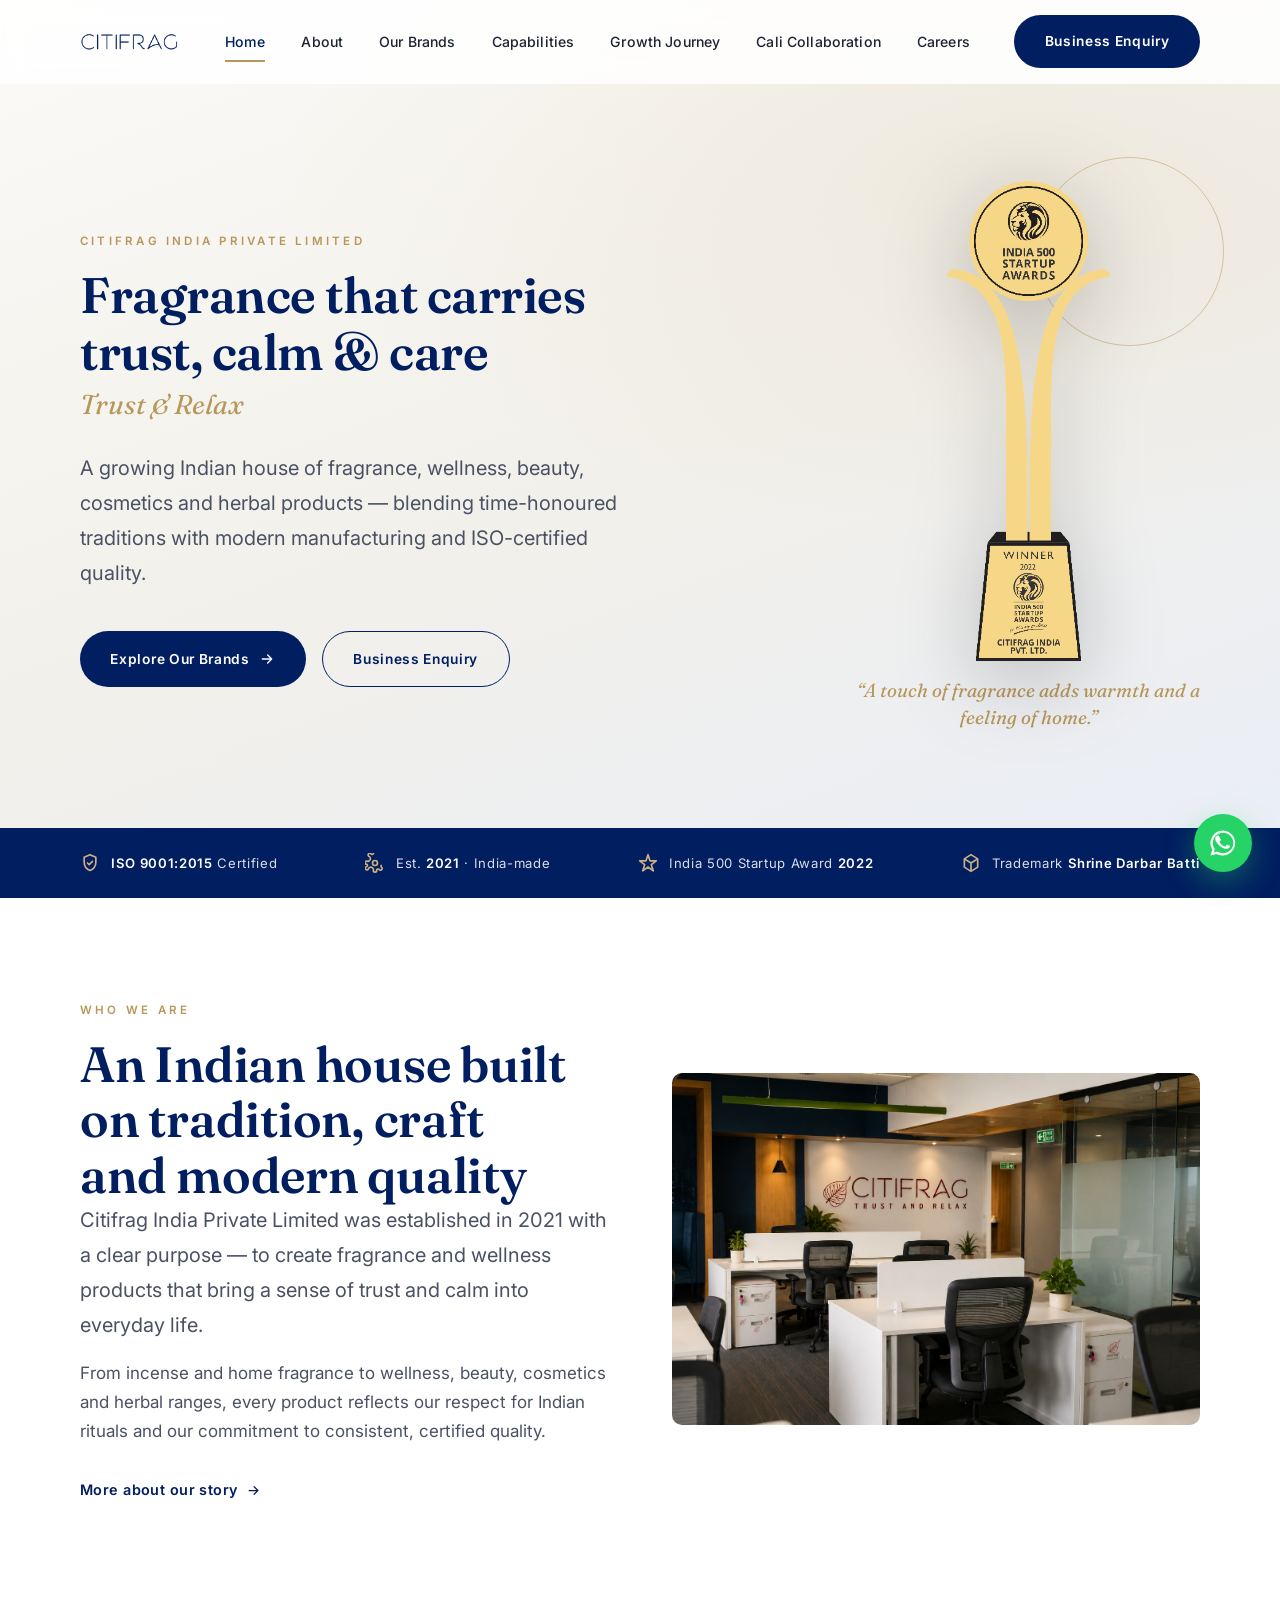
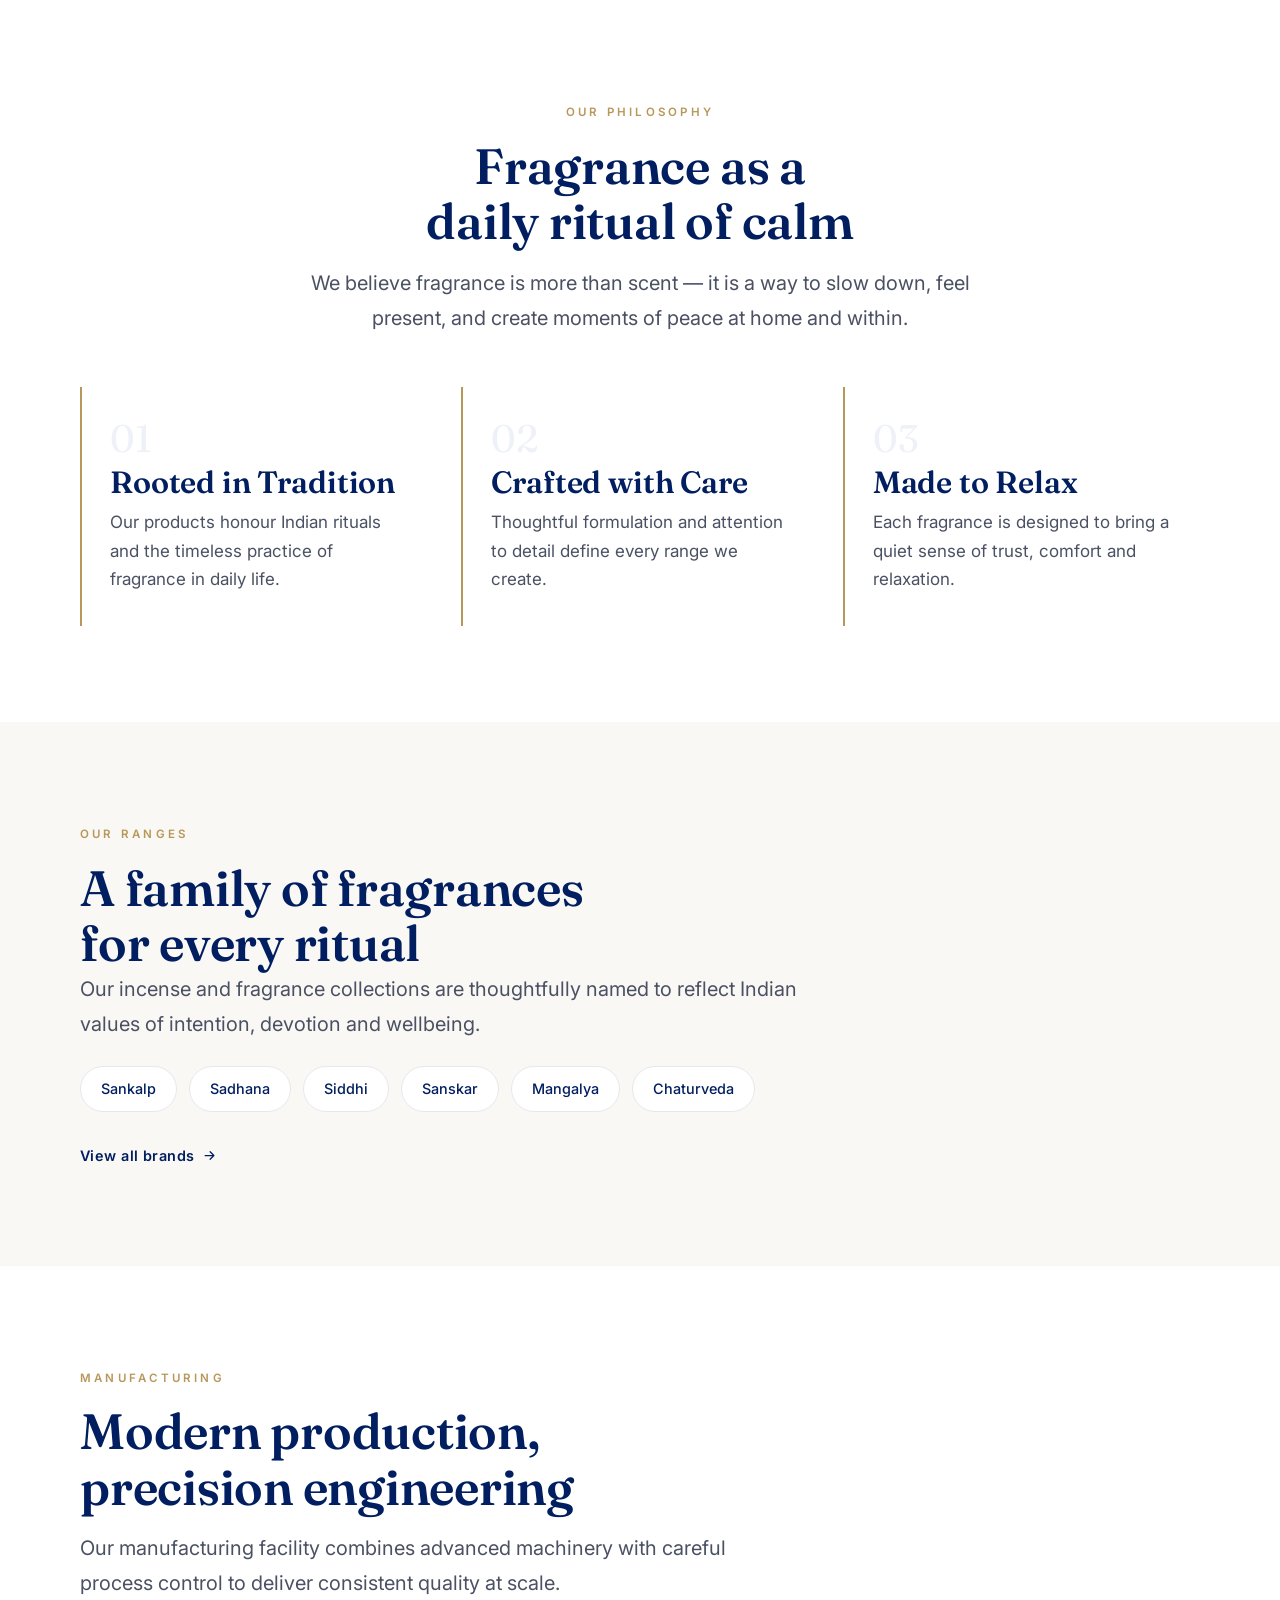
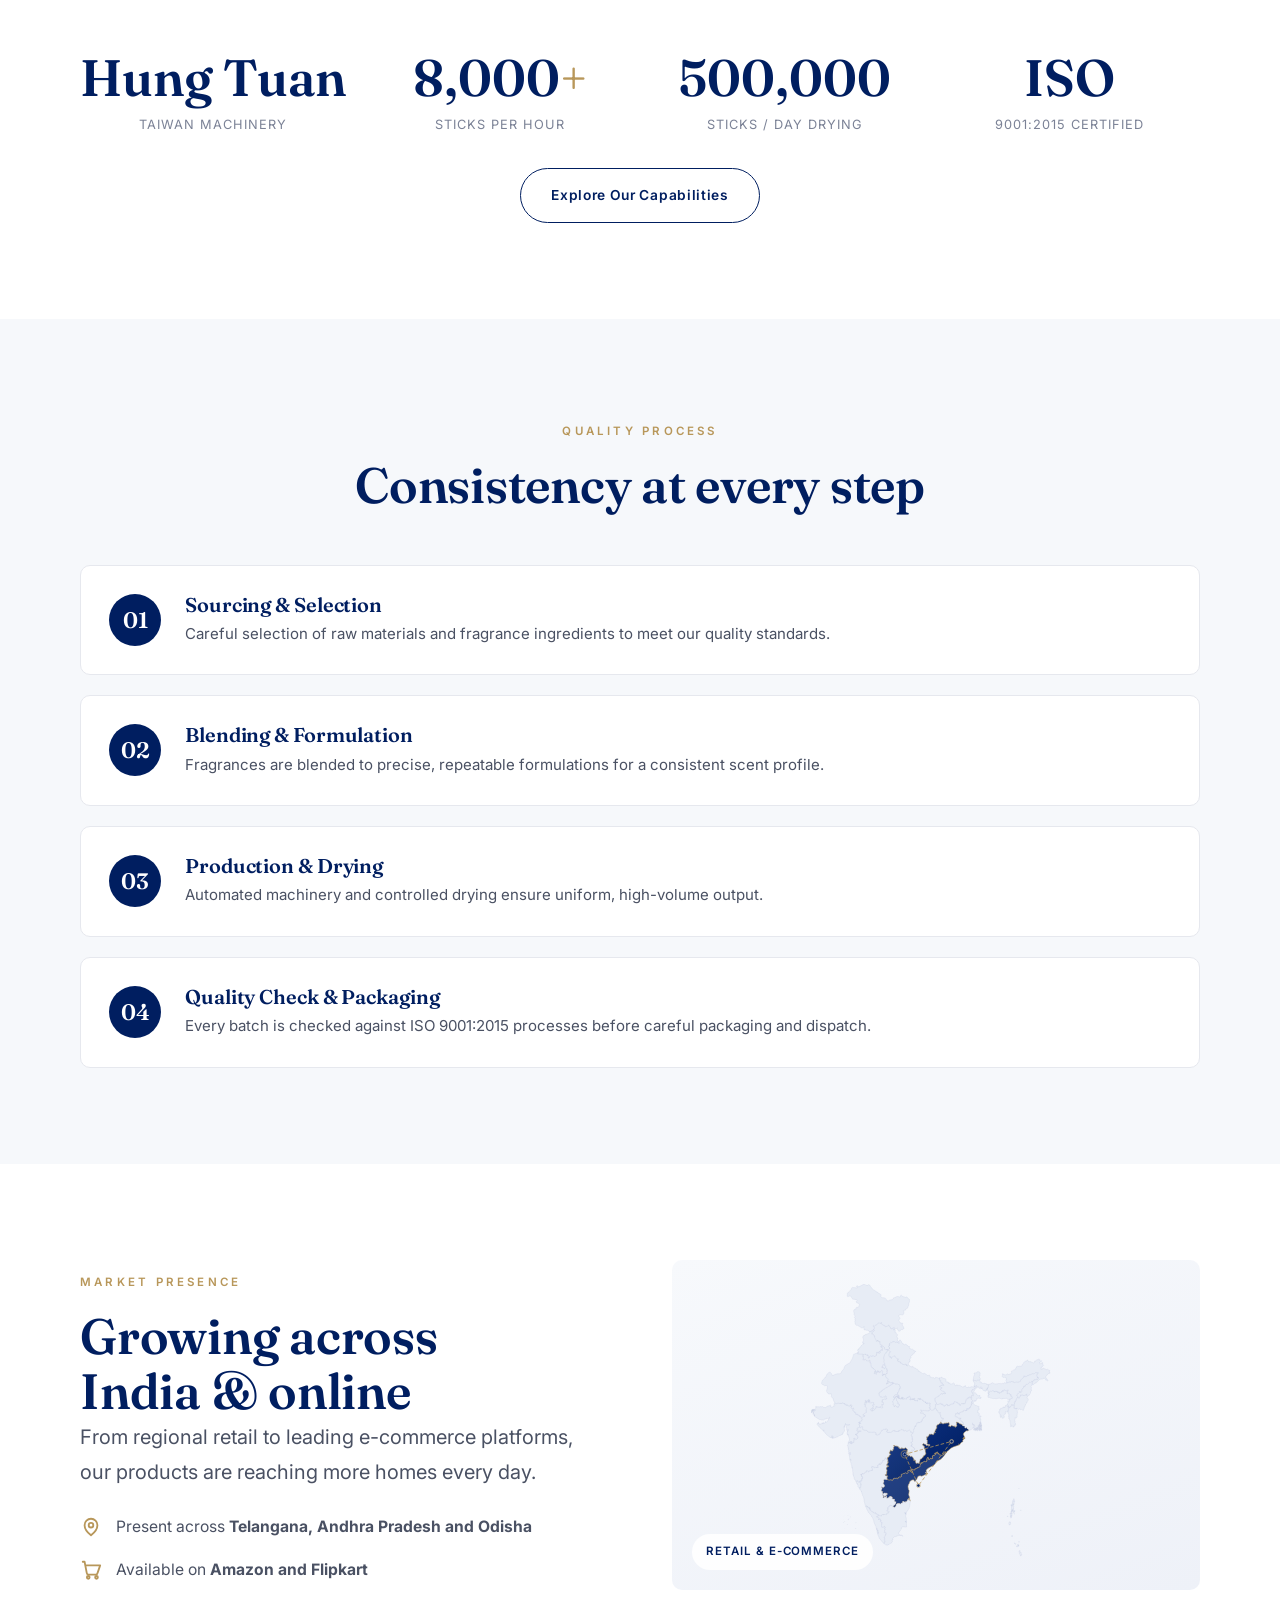
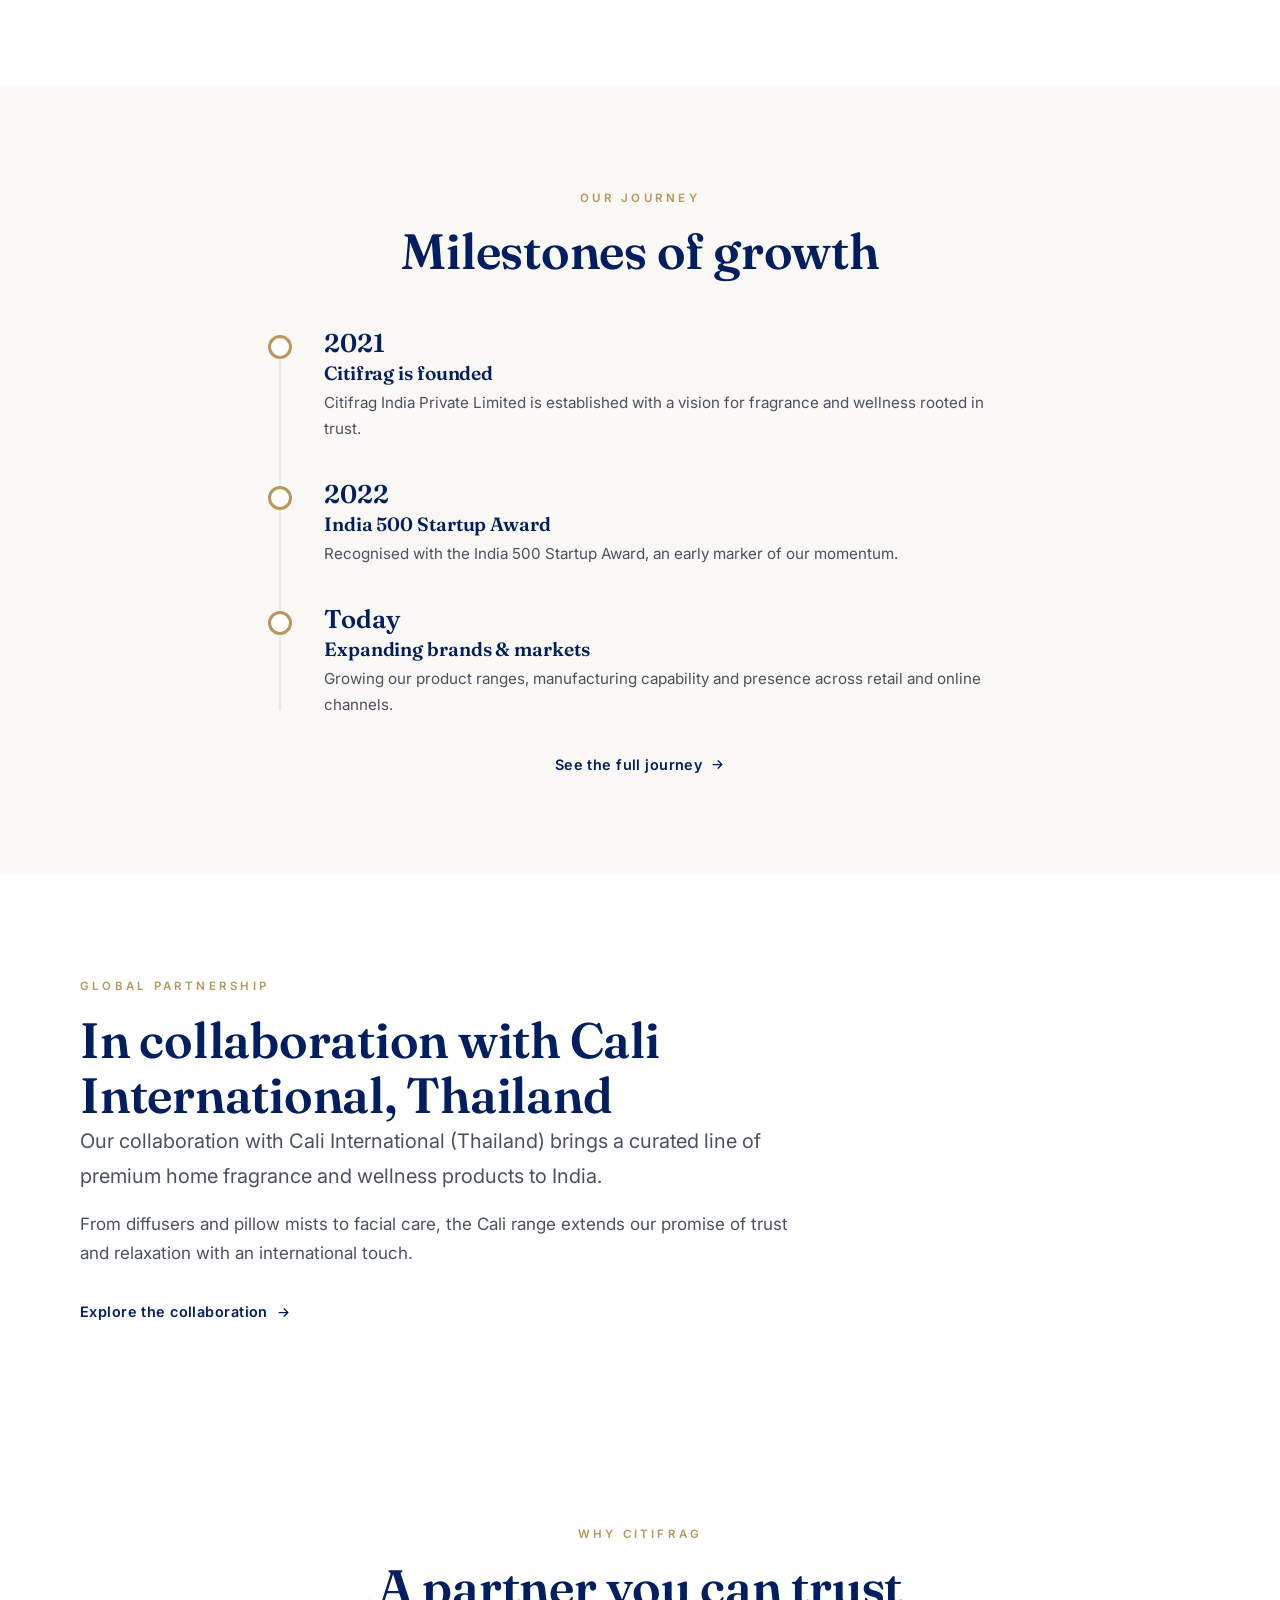
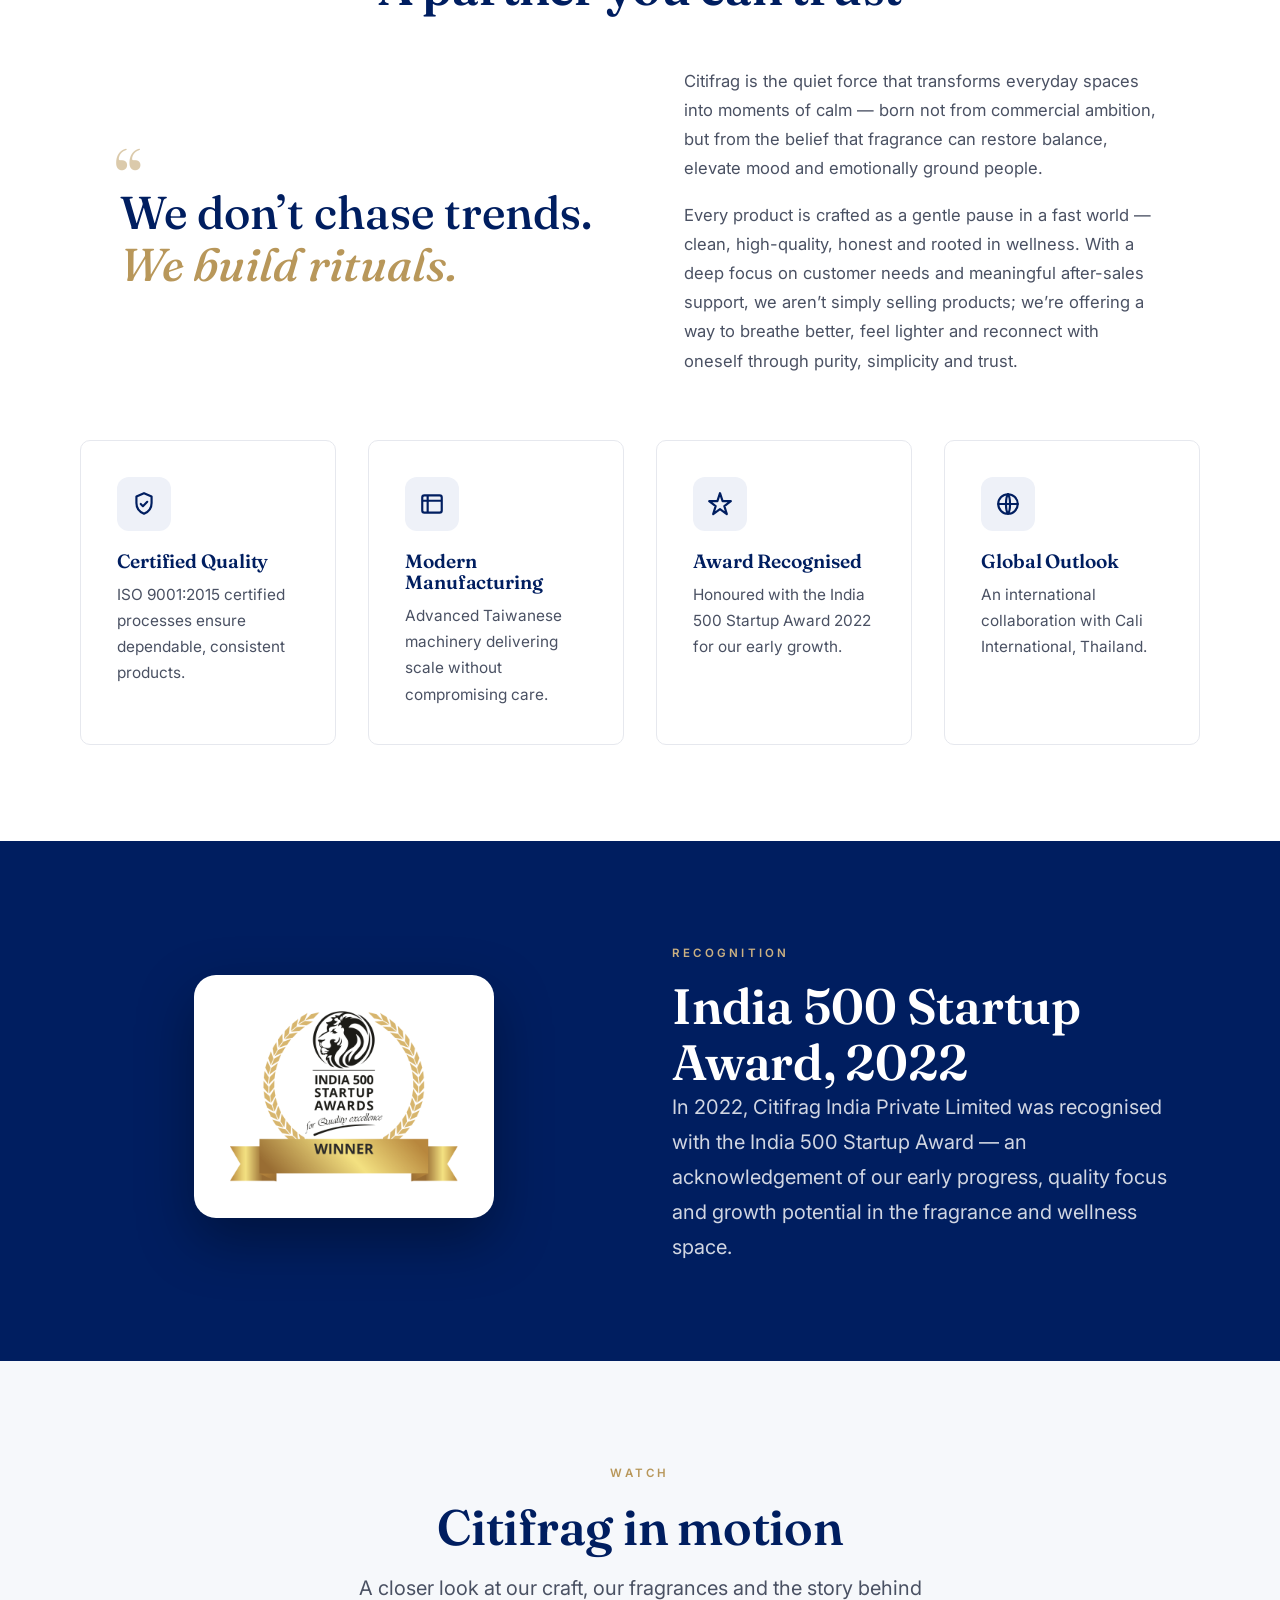
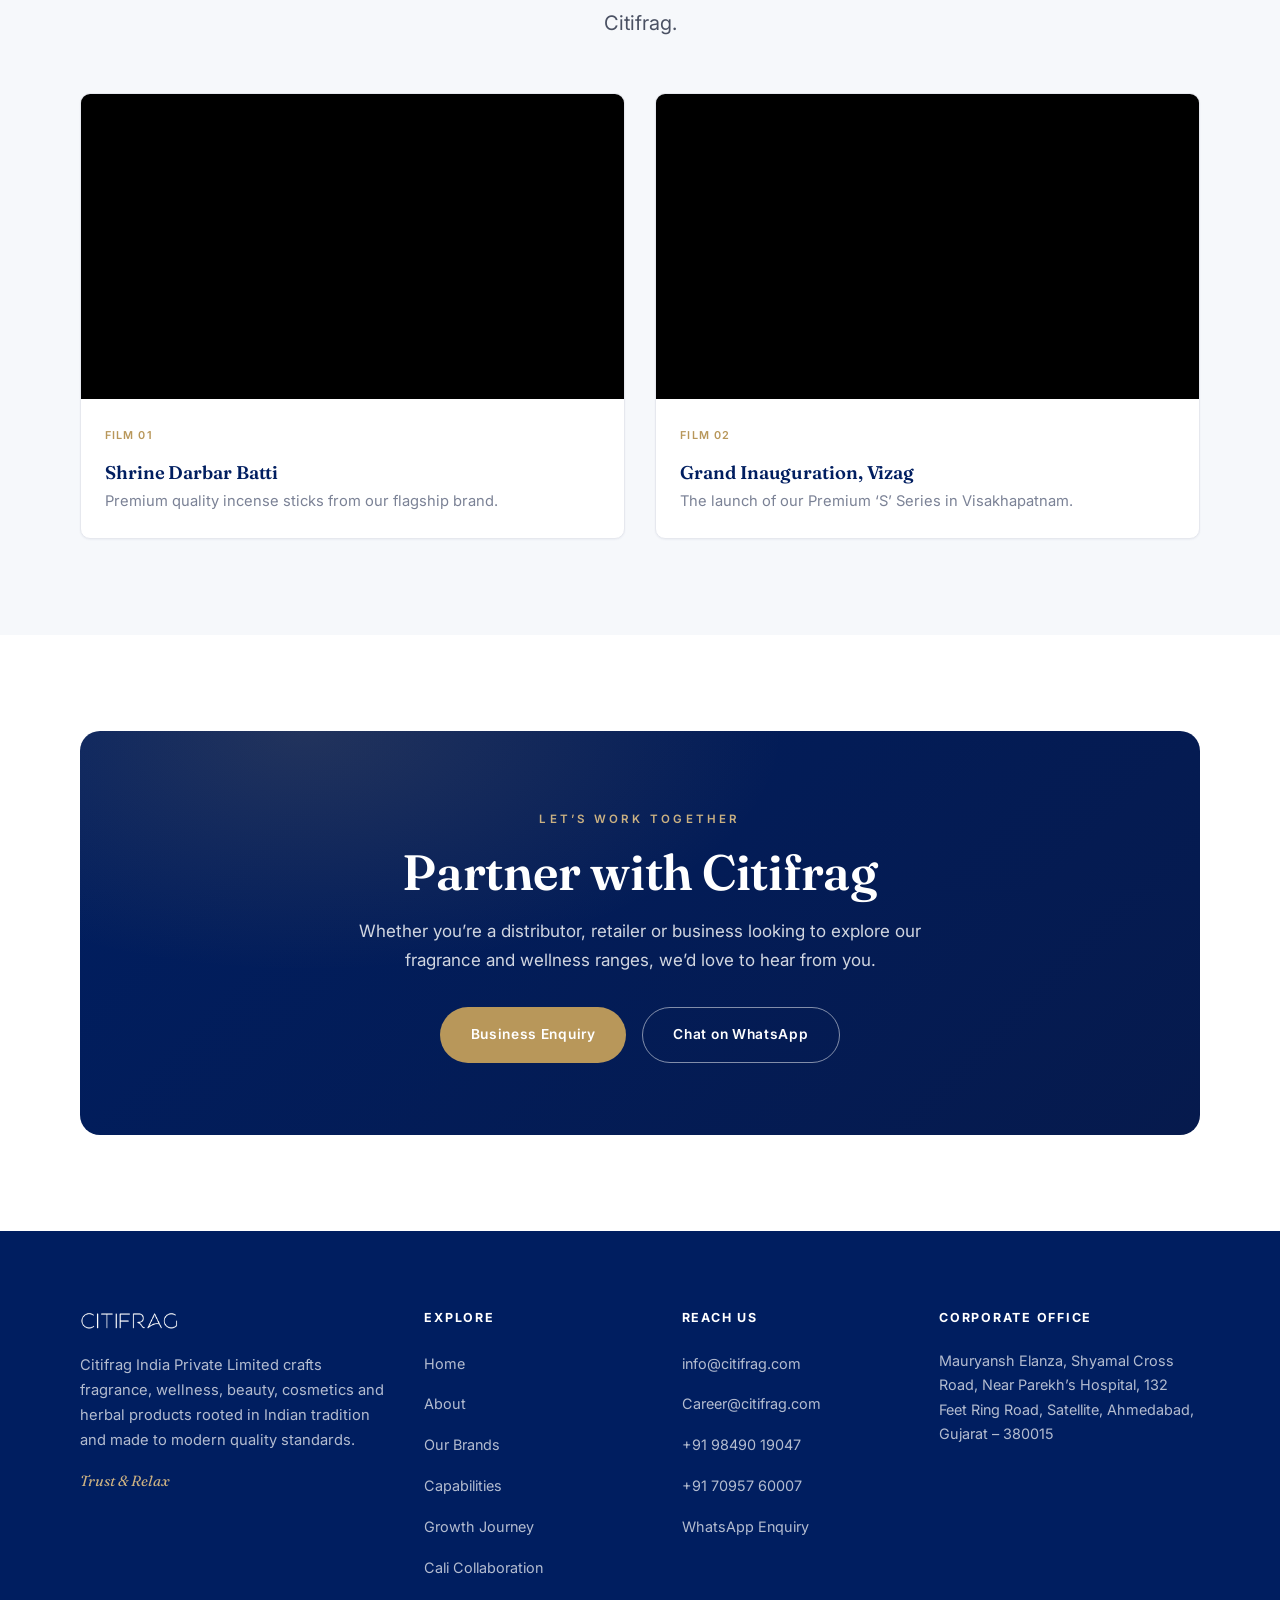
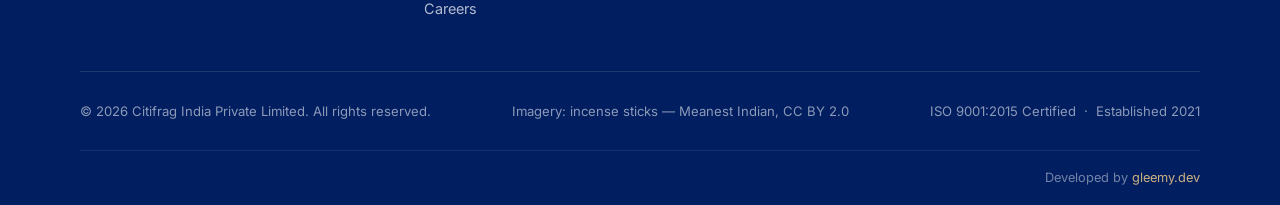
==== commit 9881cdf8: "Apply client corrections: hero trophy + motto, office photo, CIRCLE values on About, Bamboo-Less ran" ====
--- a/index.html
+++ b/index.html
@@ -40,10 +40,9 @@
             <a class="btn btn--outline" href="contact.html">Business Enquiry</a>
           </div>
         </div>
-        <div class="hero__visual reveal reveal-d2">
-          <div class="hero__visual-frame">
-            <img src="assets/img/shrine-darbar-batti-poster.png" alt="Shrine Darbar Batti premium 3-in-1 incense — Pure by Nature, Trusted Worldwide" width="1123" height="1400" fetchpriority="high" />
-          </div>
+        <div class="hero__visual hero__visual--award reveal reveal-d2">
+          <img class="hero__trophy" src="assets/img/award-trophy.png" alt="India 500 Startup Awards 2022 Winner trophy — awarded to Citifrag India Private Limited" width="265" height="777" fetchpriority="high" />
+          <p class="hero__motto">&ldquo;A touch of fragrance adds warmth and a feeling of home.&rdquo;</p>
         </div>
       </div>
     </section>
@@ -106,42 +105,8 @@
               <svg viewBox="0 0 24 24" fill="none" stroke="currentColor" stroke-width="2"><path d="M5 12h14M13 6l6 6-6 6" stroke-linecap="round" stroke-linejoin="round"/></svg>
             </a>
           </div>
-          <div class="media media--poster-wide reveal reveal-d1">
-            <img src="assets/img/premium-incense.jpg" alt="CITIFRAG Premium Incense — Sankalp, Sadhana, Siddhi and Sanskar premium incense sticks" loading="lazy" />
-          </div>
-        </div>
-      </div>
-    </section>
-
-    <!-- ============ 4. MISSION / VISION / VALUES ============ -->
-    <section class="section section--cream">
-      <div class="container">
-        <div class="section-head section-head--center reveal">
-          <span class="eyebrow">Our Purpose</span>
-          <h2 class="h2">Mission, Vision &amp; Values</h2>
-          <span class="divider-line"></span>
-        </div>
-        <div class="grid grid-3">
-          <div class="card reveal">
-            <div class="card__icon">
-              <svg viewBox="0 0 24 24" fill="none" stroke="currentColor" stroke-width="2"><circle cx="12" cy="12" r="9"/><circle cx="12" cy="12" r="4"/><circle cx="12" cy="12" r="1" fill="currentColor"/></svg>
-            </div>
-            <h3>Our Mission</h3>
-            <p>To craft fragrance, wellness and beauty products that bring trust and relaxation into everyday moments &mdash; made with care and consistent quality.</p>
-          </div>
-          <div class="card reveal reveal-d1">
-            <div class="card__icon">
-              <svg viewBox="0 0 24 24" fill="none" stroke="currentColor" stroke-width="2"><path d="M2 12s3.5-7 10-7 10 7 10 7-3.5 7-10 7-10-7-10-7z"/><circle cx="12" cy="12" r="3"/></svg>
-            </div>
-            <h3>Our Vision</h3>
-            <p>To become a trusted Indian name in fragrance and wellness &mdash; growing our presence across markets while staying rooted in tradition.</p>
-          </div>
-          <div class="card card--value reveal reveal-d2">
-            <div class="card__icon">
-              <svg viewBox="0 0 24 24" fill="none" stroke="currentColor" stroke-width="2"><path d="M12 21s-7-4.3-7-10a4 4 0 017-2.6A4 4 0 0119 11c0 5.7-7 10-7 10z" stroke-linejoin="round"/></svg>
-            </div>
-            <h3>Our Values</h3>
-            <p>Authenticity, quality and care guide everything we make &mdash; from the ingredients we choose to the standards we hold in manufacturing.</p>
+          <div class="media media--photo reveal reveal-d1">
+            <img src="assets/img/citifrag-office.jpg" alt="Inside the Citifrag India office — a modern, calm workspace with the CITIFRAG Trust and Relax brand wall" loading="lazy" />
           </div>
         </div>
       </div>
@@ -349,6 +314,15 @@
           <h2 class="h2">A partner you can trust</h2>
           <span class="divider-line"></span>
         </div>
+        <div class="why-editorial">
+          <div class="why-editorial__quote reveal">
+            <p class="why-quote">We don&rsquo;t chase trends.<br /><span>We build rituals.</span></p>
+          </div>
+          <div class="why-editorial__body reveal reveal-d1">
+            <p>Citifrag is the quiet force that transforms everyday spaces into moments of calm &mdash; born not from commercial ambition, but from the belief that fragrance can restore balance, elevate mood and emotionally ground people.</p>
+            <p>Every product is crafted as a gentle pause in a fast world &mdash; clean, high-quality, honest and rooted in wellness. With a deep focus on customer needs and meaningful after-sales support, we aren&rsquo;t simply selling products; we&rsquo;re offering a way to breathe better, feel lighter and reconnect with oneself through purity, simplicity and trust.</p>
+          </div>
+        </div>
         <div class="grid grid-4">
           <div class="card reveal">
             <div class="card__icon"><svg viewBox="0 0 24 24" fill="none" stroke="currentColor" stroke-width="2"><path d="M12 2l7 3v6c0 5-3.5 8.5-7 10-3.5-1.5-7-5-7-10V5l7-3z" stroke-linejoin="round"/><path d="M9 12l2 2 4-4" stroke-linecap="round" stroke-linejoin="round"/></svg></div>
@@ -378,10 +352,8 @@
     <section class="section section--navy">
       <div class="container">
         <div class="split">
-          <div class="reveal" style="text-align:center;">
-            <div style="width:150px;height:150px;margin-inline:auto;border-radius:50%;border:1px solid rgba(184,151,90,0.5);display:grid;place-items:center;background:radial-gradient(circle at 40% 35%, rgba(184,151,90,0.25), transparent);">
-              <svg viewBox="0 0 24 24" fill="none" stroke="var(--gold-soft)" stroke-width="1.4" style="width:64px;height:64px;"><circle cx="12" cy="9" r="6"/><path d="M9 14l-2 7 5-3 5 3-2-7" stroke-linejoin="round"/></svg>
-            </div>
+          <div class="reveal award-badge-wrap">
+            <img src="assets/img/india-500-startup-award.png" alt="India 500 Startup Awards 2022 Winner badge — awarded to Citifrag India Private Limited for Quality Excellence" class="award-badge" loading="lazy" />
           </div>
           <div class="reveal reveal-d1">
             <span class="eyebrow eyebrow--light">Recognition</span>
--- a/assets/css/styles.css
+++ b/assets/css/styles.css
@@ -146,6 +146,8 @@
 .section-head { max-width: 720px; margin-bottom: clamp(2.25rem, 4vw, 3.5rem); }
 .section-head--center { margin-inline: auto; text-align: center; }
 .section-head p { margin-top: 1rem; }
+/* Centre width-constrained paragraphs (e.g. lead text with a max-width) within centred heads */
+.section-head--center p { margin-inline: auto; }
 
 .grid { display: grid; gap: clamp(1.25rem, 2.5vw, 2rem); }
 .grid-2 { grid-template-columns: repeat(2, 1fr); }
@@ -239,7 +241,7 @@
 .brand img { height: 26px; width: auto; }
 .site-header.scrolled .brand img { height: 23px; }
 
-.nav { display: flex; align-items: center; gap: 2.25rem; }
+.nav { display: flex; align-items: center; justify-content: center; gap: 2.25rem; flex: 1; }
 .nav a {
   position: relative;
   font-size: 0.88rem;
@@ -743,6 +745,17 @@
   font-size: 0.92rem;
 }
 .form-success.show { display: block; }
+.form-error {
+  display: none;
+  background: #fdecec;
+  border: 1px solid #f0b4b4;
+  color: #8a1f1f;
+  padding: 1rem 1.25rem;
+  border-radius: var(--radius);
+  font-size: 0.92rem;
+}
+.form-error.show { display: block; }
+.form-error a { color: #8a1f1f; font-weight: 600; text-decoration: underline; }
 
 /* Map frame placeholder */
 .map-embed {
@@ -778,6 +791,16 @@
   font-size: 0.82rem; color: rgba(255,255,255,0.55);
 }
 .footer-bottom a:hover { color: var(--gold-soft); }
+
+.footer-credit {
+  padding-block: 1rem;
+  border-top: 1px solid rgba(255,255,255,0.08);
+  text-align: right;
+  font-size: 0.8rem;
+  color: rgba(255,255,255,0.45);
+}
+.footer-credit a { color: var(--gold-soft); }
+.footer-credit a:hover { color: #fff; }
 
 /* ---------- Floating WhatsApp ---------- */
 .wa-float {
@@ -846,7 +869,7 @@
   .split .media { order: -1; }
   .grid-2, .grid-3, .philosophy-grid { grid-template-columns: 1fr; }
   .contact-grid { grid-template-columns: 1fr; }
-  .hero { min-height: auto; padding-bottom: 0; }
+  .hero { min-height: auto; padding-bottom: 1.25rem; }
   .hero__grid { grid-template-columns: 1fr; gap: 1.5rem; }
   .hero__inner { padding-block: 1.5rem 0; max-width: none; }
   .hero__visual { max-width: 380px; margin: 0 auto; width: 100%; }
@@ -857,7 +880,9 @@
 @media (max-width: 560px) {
   body { font-size: 16px; }
   .grid-4 { grid-template-columns: 1fr; }
-  .stat-row { grid-template-columns: repeat(2,1fr); }
+  .stat-row { grid-template-columns: repeat(2,1fr); gap: 1.75rem 1rem; }
+  .stat__num { font-size: clamp(1.75rem, 9vw, 2.4rem); }
+  .stat__num--name { white-space: normal; }
   .footer-top { grid-template-columns: 1fr; }
   .form-row { grid-template-columns: 1fr; }
   .process-step { grid-template-columns: 1fr; gap: 1rem; }
@@ -982,6 +1007,29 @@
   padding: clamp(0.75rem, 2.5vw, 1.5rem);
 }
 
+/* Careers / job listings */
+.job-card { display: flex; flex-direction: column; }
+.job-card .tag { align-self: flex-start; margin-bottom: 0.85rem; }
+.job-card h3 { font-size: 1.4rem; margin-bottom: 0.35rem; }
+.job-card__meta {
+  font-size: 0.85rem;
+  color: var(--muted);
+  letter-spacing: 0.02em;
+  margin-bottom: 1.1rem;
+}
+.job-card__meta span { color: var(--gold); padding: 0 0.15rem; }
+.job-card h5 {
+  font-family: var(--font-body);
+  font-size: 0.76rem;
+  letter-spacing: 0.09em;
+  text-transform: uppercase;
+  color: var(--navy);
+  margin: 1.4rem 0 0.75rem;
+}
+.job-card .feature-list { gap: 0.6rem; margin-top: 0; }
+.job-card .feature-list li { font-size: 0.92rem; }
+.job-card .btn { margin-top: 1.75rem; align-self: flex-start; }
+
 /* Illustration panels (e.g. careers handshake) */
 .media--illus { background: linear-gradient(160deg, #f7f9fc 0%, #eef1f8 100%); }
 .media--illus img {
@@ -1065,3 +1113,235 @@
   .video-card__play { width: 60px; height: 60px; }
   .video-card__play svg { width: 24px; height: 24px; }
 }
+
+/* ============================================================
+   Client corrections — added components
+   ============================================================ */
+
+/* Real photographs shown edge-to-edge (e.g. office interior) */
+.media--photo { aspect-ratio: 3/2; background: #eef1f8; }
+.media--photo img { width: 100%; height: 100%; object-fit: cover; display: block; }
+
+/* Composed marketing posters/banners shown in full (no cropping) */
+.media--banner { aspect-ratio: auto; background: #f7f3ec; align-self: center; }
+.media--banner img { width: 100%; height: auto; object-fit: contain; display: block; }
+
+/* Hero brand motto */
+.hero__motto {
+  margin-top: 1.1rem;
+  text-align: center;
+  font-family: var(--font-display);
+  font-style: italic;
+  color: var(--gold);
+  font-size: clamp(1rem, 1.6vw, 1.18rem);
+  line-height: 1.4;
+}
+
+/* Brand motto quote (Shrine Darbar Batti section) */
+.brand-motto {
+  margin: 1.75rem 0 0;
+  padding: 0.25rem 0 0.25rem 1.15rem;
+  border-left: 3px solid var(--gold);
+  font-family: var(--font-display);
+  font-style: italic;
+  font-size: clamp(1.15rem, 2vw, 1.35rem);
+  color: var(--navy);
+  line-height: 1.4;
+}
+
+/* Mission / Vision grid + CIRCLE values */
+.mvv-grid { max-width: 900px; margin-inline: auto; }
+.values-block { margin-top: clamp(2.25rem, 4vw, 3.25rem); }
+.values-block__head { text-align: center; margin-bottom: clamp(1.5rem, 3vw, 2.25rem); }
+.values-block__head h3 {
+  font-family: var(--font-display);
+  font-size: clamp(1.5rem, 3vw, 2rem);
+  color: var(--navy);
+}
+.values-block__head h3 span { color: var(--gold); letter-spacing: 0.06em; }
+.values-block__head p { color: var(--muted); margin-top: 0.5rem; }
+
+.circle-values {
+  display: grid;
+  grid-template-columns: repeat(2, 1fr);
+  gap: 1.25rem;
+}
+.circle-value {
+  display: flex;
+  gap: 1.1rem;
+  align-items: flex-start;
+  background: var(--paper);
+  border: 1px solid var(--line);
+  border-radius: var(--radius-lg);
+  padding: 1.35rem 1.5rem;
+}
+.circle-value__letter {
+  flex-shrink: 0;
+  width: 46px; height: 46px;
+  display: grid; place-items: center;
+  border-radius: 50%;
+  background: var(--navy);
+  color: #fff;
+  font-family: var(--font-display);
+  font-weight: 600;
+  font-size: 1.4rem;
+  line-height: 1;
+}
+.circle-value:nth-child(even) .circle-value__letter { background: var(--gold); }
+.circle-value__body h4 {
+  font-family: var(--font-display);
+  color: var(--navy);
+  font-size: 1.12rem;
+  margin-bottom: 0.35rem;
+}
+.circle-value__body p { font-size: 0.92rem; color: var(--body); margin: 0; }
+
+/* Recognition award badge — set on a white card for strong contrast on navy */
+.award-badge-wrap { text-align: center; }
+.award-badge {
+  max-width: 300px;
+  width: 100%;
+  height: auto;
+  display: inline-block;
+  background: #ffffff;
+  padding: clamp(1.5rem, 3vw, 2.25rem);
+  border-radius: 22px;
+  box-shadow: 0 22px 55px rgba(0, 0, 0, 0.35);
+}
+
+/* Careers — detailed job listings */
+.job-list {
+  display: grid;
+  gap: 1.75rem;
+  max-width: 920px;
+  margin-inline: auto;
+}
+.job-card__head {
+  display: flex;
+  justify-content: space-between;
+  align-items: flex-start;
+  gap: 1rem;
+  flex-wrap: wrap;
+}
+.job-card__head h3 { font-size: clamp(1.35rem, 2.2vw, 1.6rem); margin-bottom: 0.15rem; }
+.job-card__sub {
+  color: var(--gold);
+  font-weight: 600;
+  font-size: 0.9rem;
+  letter-spacing: 0.02em;
+}
+.job-card__head .tag { margin: 0; white-space: nowrap; }
+.job-meta {
+  list-style: none;
+  display: flex;
+  flex-wrap: wrap;
+  gap: 0.75rem 2rem;
+  margin: 1.15rem 0 1.35rem;
+  padding: 1.1rem 0;
+  border-top: 1px solid var(--line);
+  border-bottom: 1px solid var(--line);
+}
+.job-meta li { font-size: 0.92rem; color: var(--body); }
+.job-meta strong {
+  display: block;
+  color: var(--muted);
+  font-size: 0.7rem;
+  text-transform: uppercase;
+  letter-spacing: 0.1em;
+  margin-bottom: 0.2rem;
+  font-weight: 600;
+}
+.job-points {
+  list-style: none;
+  display: grid;
+  gap: 0.55rem;
+  margin: 0;
+}
+.job-points li {
+  position: relative;
+  padding-left: 1.5rem;
+  font-size: 0.94rem;
+  color: var(--body);
+  line-height: 1.5;
+}
+.job-points li::before {
+  content: "";
+  position: absolute;
+  left: 0; top: 0.55em;
+  width: 7px; height: 7px;
+  border-radius: 50%;
+  background: var(--gold);
+}
+.job-pref {
+  margin-top: 1.35rem;
+  padding: 1rem 1.15rem;
+  background: var(--gold-050);
+  border-radius: 12px;
+  font-size: 0.92rem;
+  color: var(--body);
+}
+
+@media (max-width: 720px) {
+  .circle-values { grid-template-columns: 1fr; }
+}
+
+/* Hero award trophy (replaces the poster frame on the home hero) */
+.hero__visual--award { text-align: center; }
+.hero__trophy {
+  display: block;
+  width: auto;
+  max-width: 100%;
+  max-height: 480px;
+  margin: 0 auto;
+  filter: drop-shadow(0 18px 42px rgba(0, 0, 0, 0.22));
+}
+@media (max-width: 900px) {
+  .hero__trophy { max-height: 380px; }
+}
+
+/* Thank-you page confirmation icon */
+.thankyou-check {
+  width: 76px; height: 76px;
+  margin: 0 auto 1.25rem;
+  display: grid; place-items: center;
+  border-radius: 50%;
+  background: var(--gold-050);
+  color: var(--gold);
+}
+.thankyou-check svg { width: 40px; height: 40px; }
+
+/* Why Citifrag — editorial pull-quote layout */
+.why-editorial {
+  display: grid;
+  grid-template-columns: 1.05fr 1fr;
+  gap: clamp(2rem, 5vw, 4.5rem);
+  align-items: center;
+  max-width: 1040px;
+  margin: 0 auto clamp(2.75rem, 5vw, 4.25rem);
+}
+.why-quote {
+  position: relative;
+  margin: 0;
+  padding-top: 2.25rem;
+  font-family: var(--font-display);
+  font-weight: 500;
+  font-size: clamp(1.9rem, 3.6vw, 3rem);
+  line-height: 1.14;
+  color: var(--navy);
+}
+.why-quote::before {
+  content: "\201C";
+  position: absolute;
+  top: -0.55rem; left: -0.3rem;
+  font-family: var(--font-display);
+  font-size: 5rem;
+  line-height: 1;
+  color: var(--gold);
+  opacity: 0.5;
+}
+.why-quote span { color: var(--gold); font-style: italic; }
+.why-editorial__body p { font-size: 1.04rem; color: var(--body); line-height: 1.75; }
+.why-editorial__body p + p { margin-top: 1.1rem; }
+@media (max-width: 820px) {
+  .why-editorial { grid-template-columns: 1fr; gap: 1.75rem; }
+}
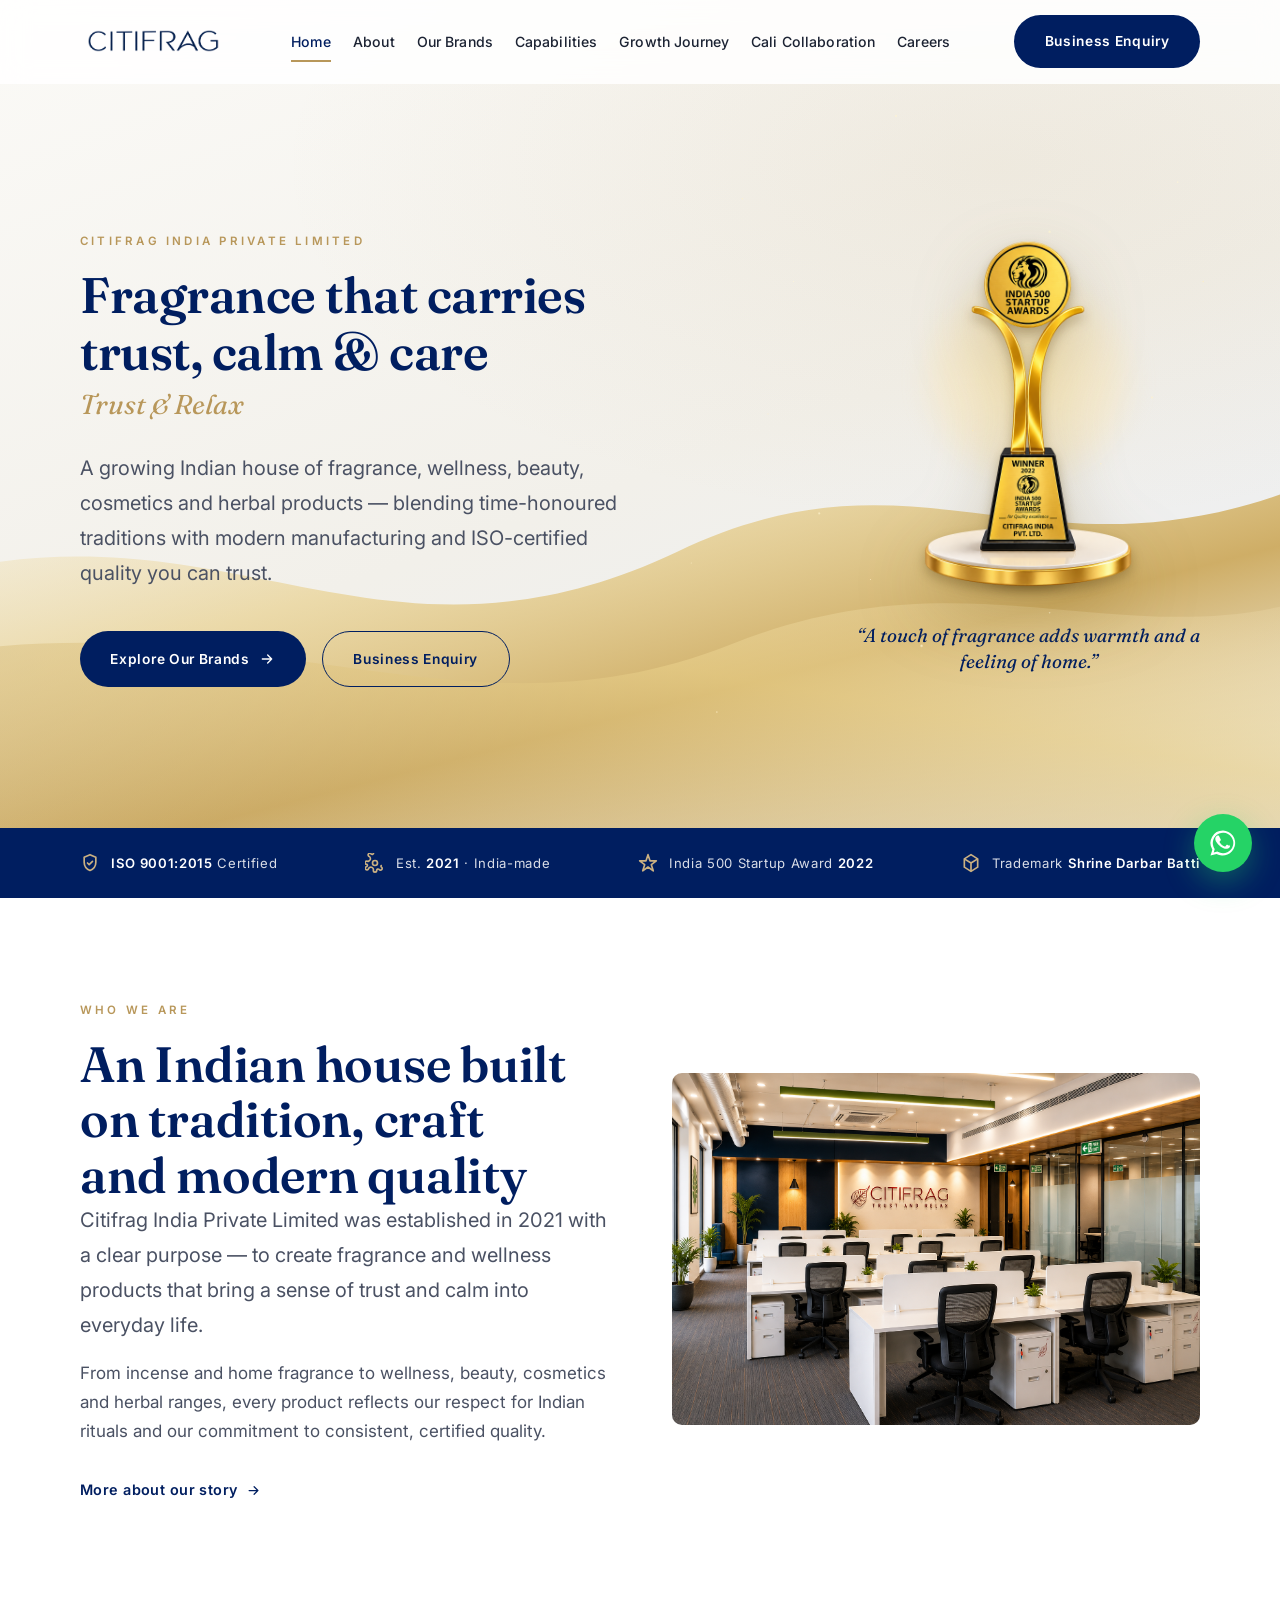
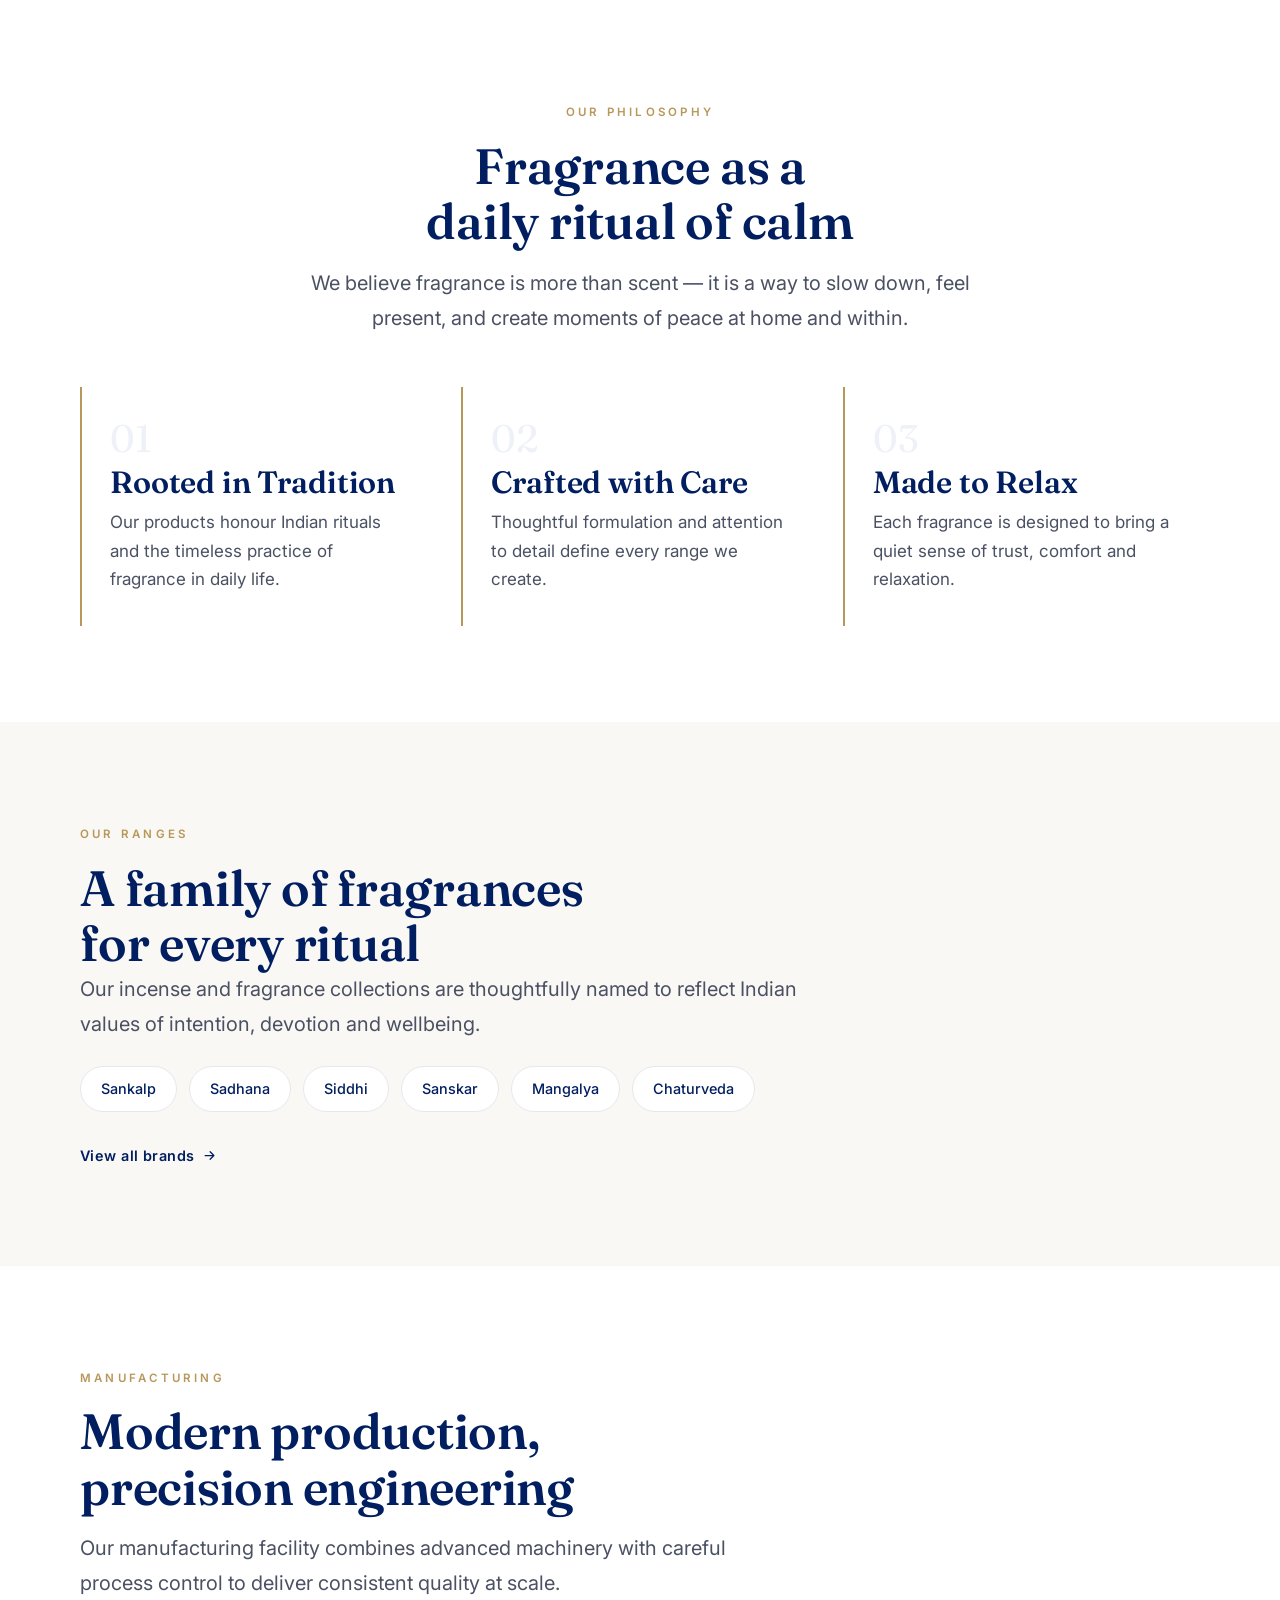
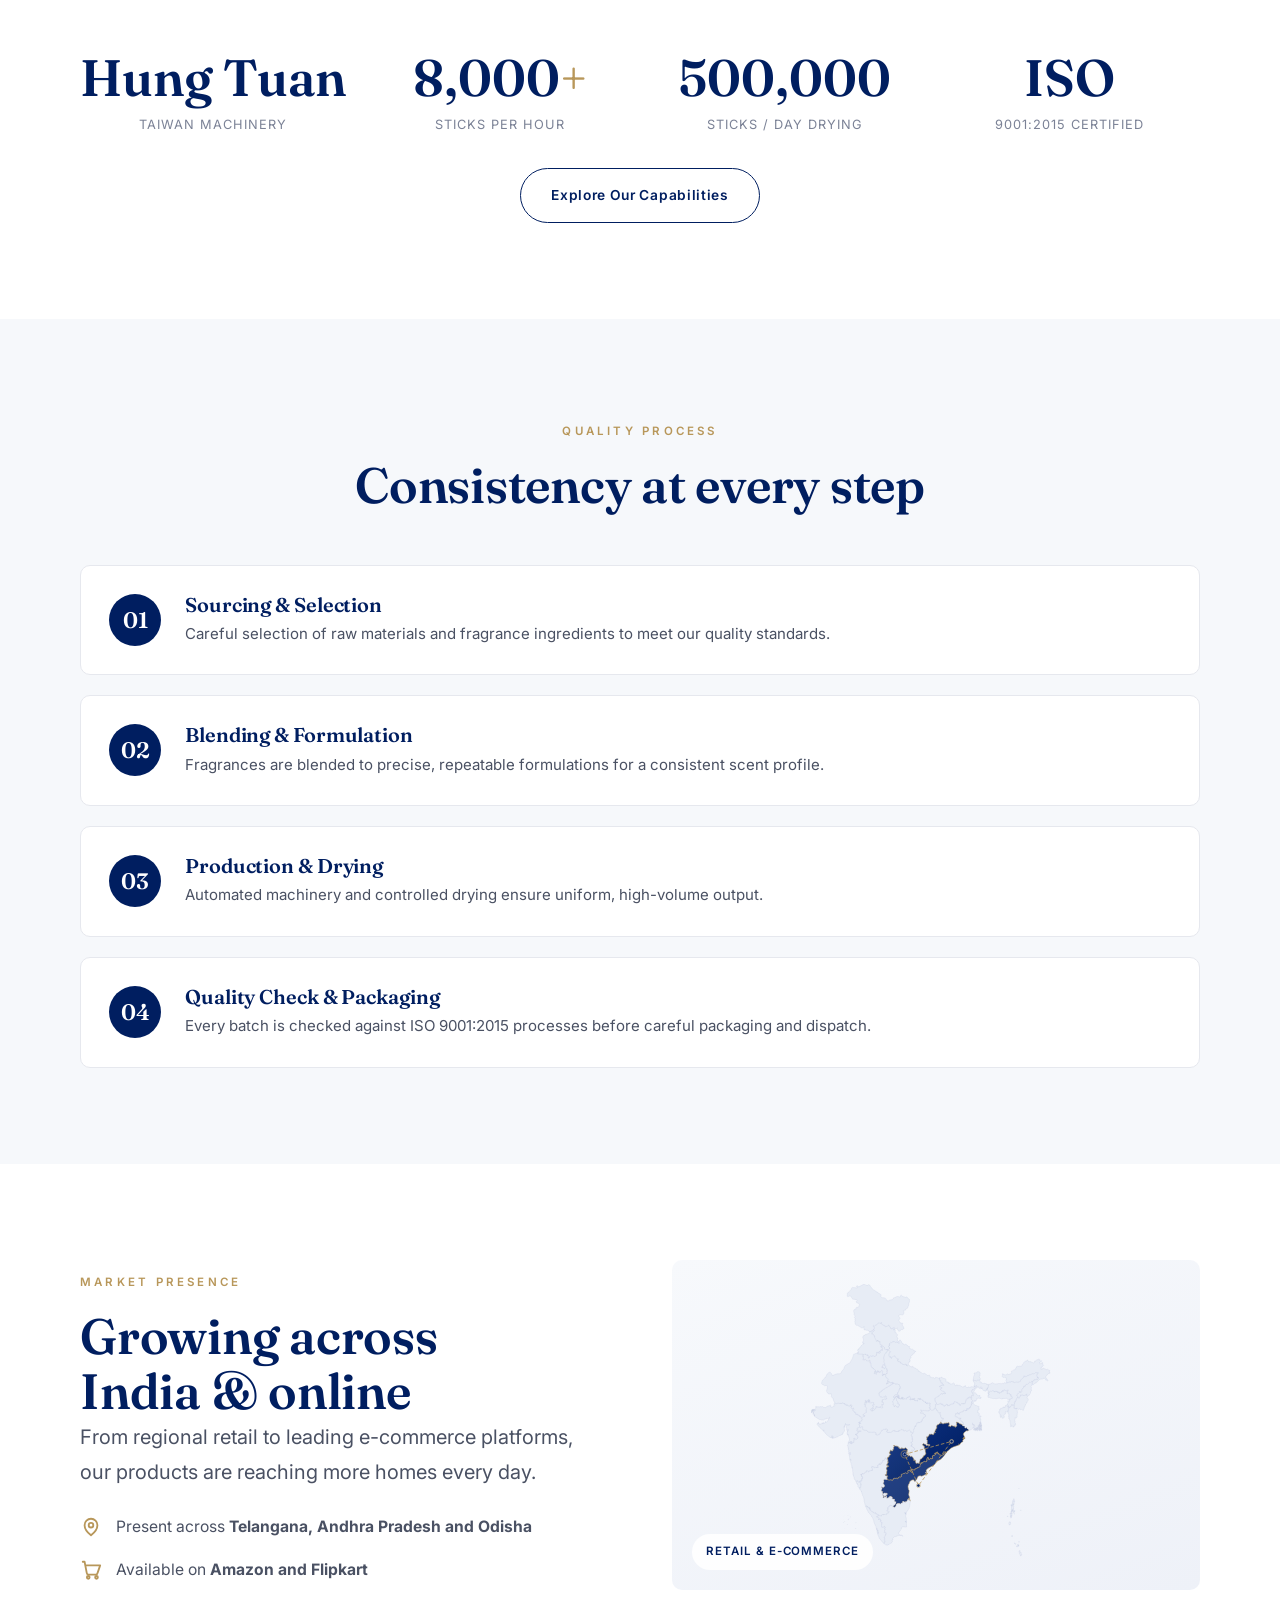
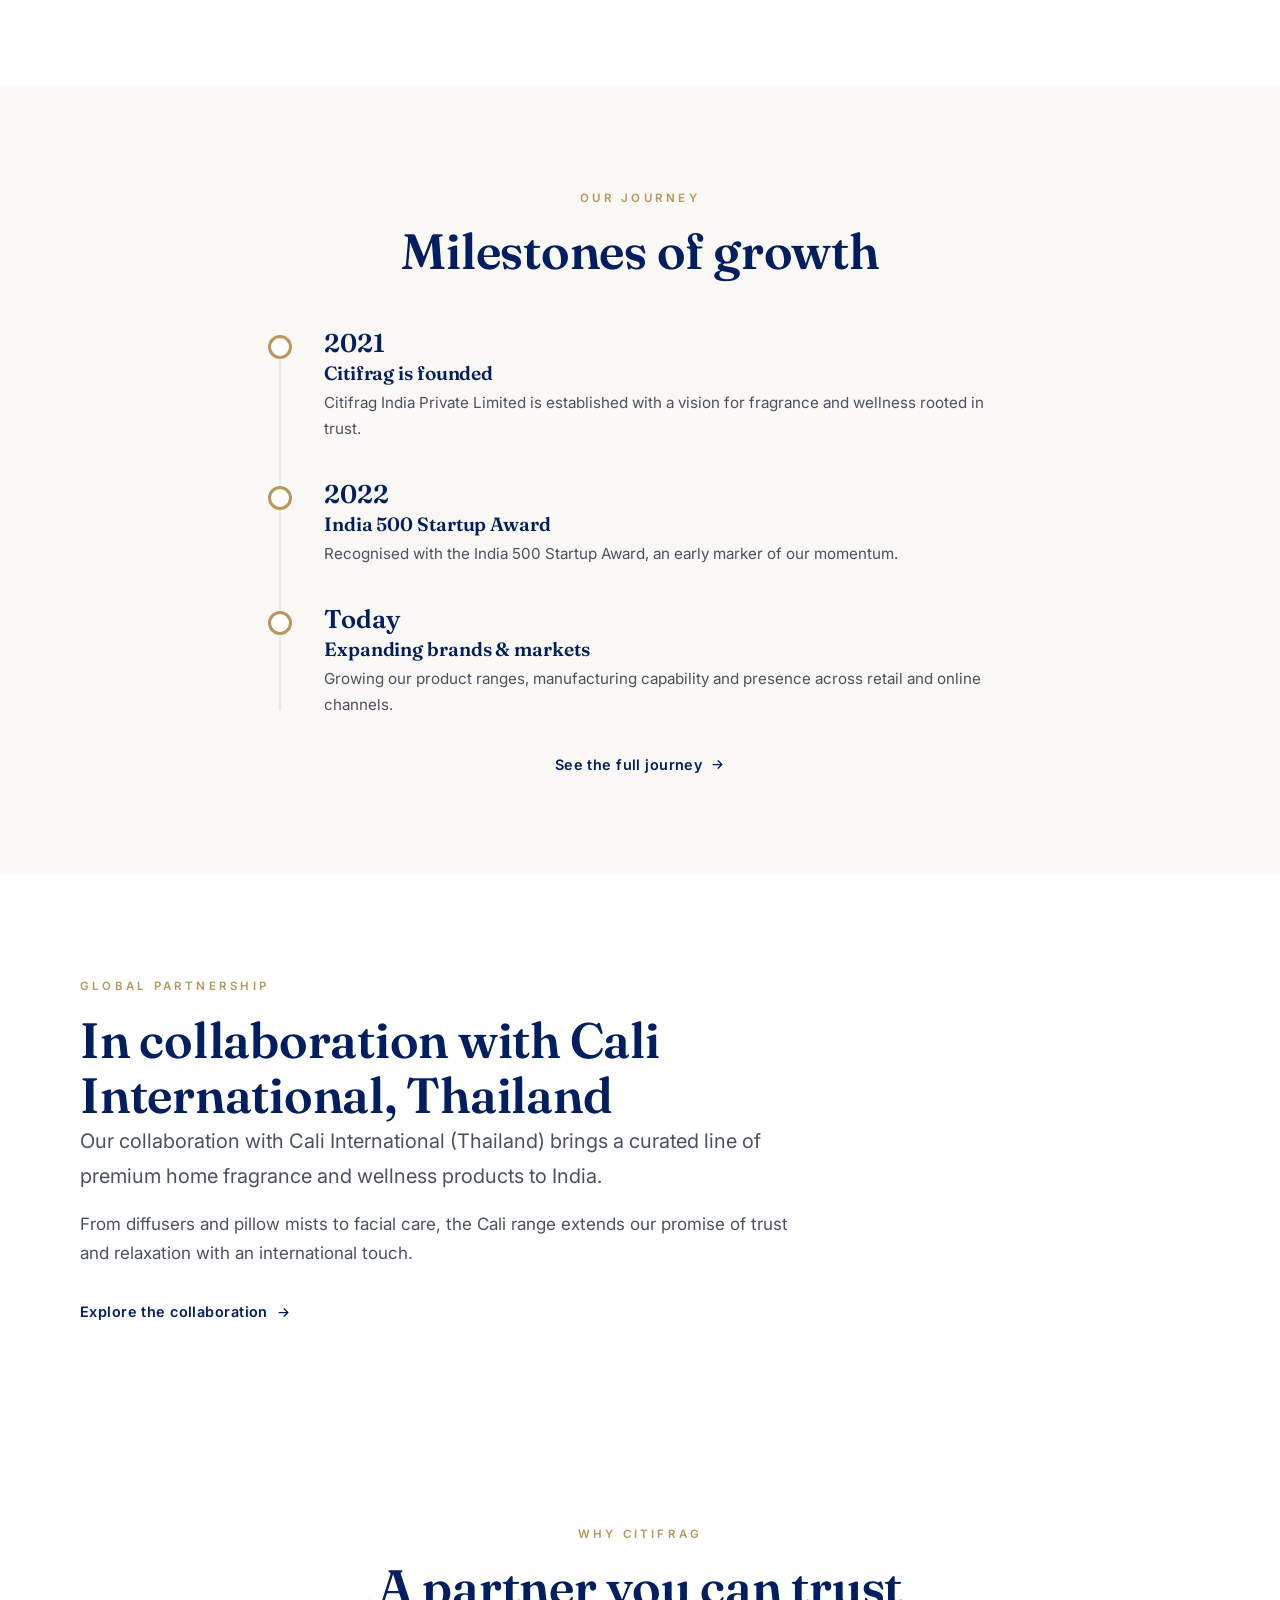
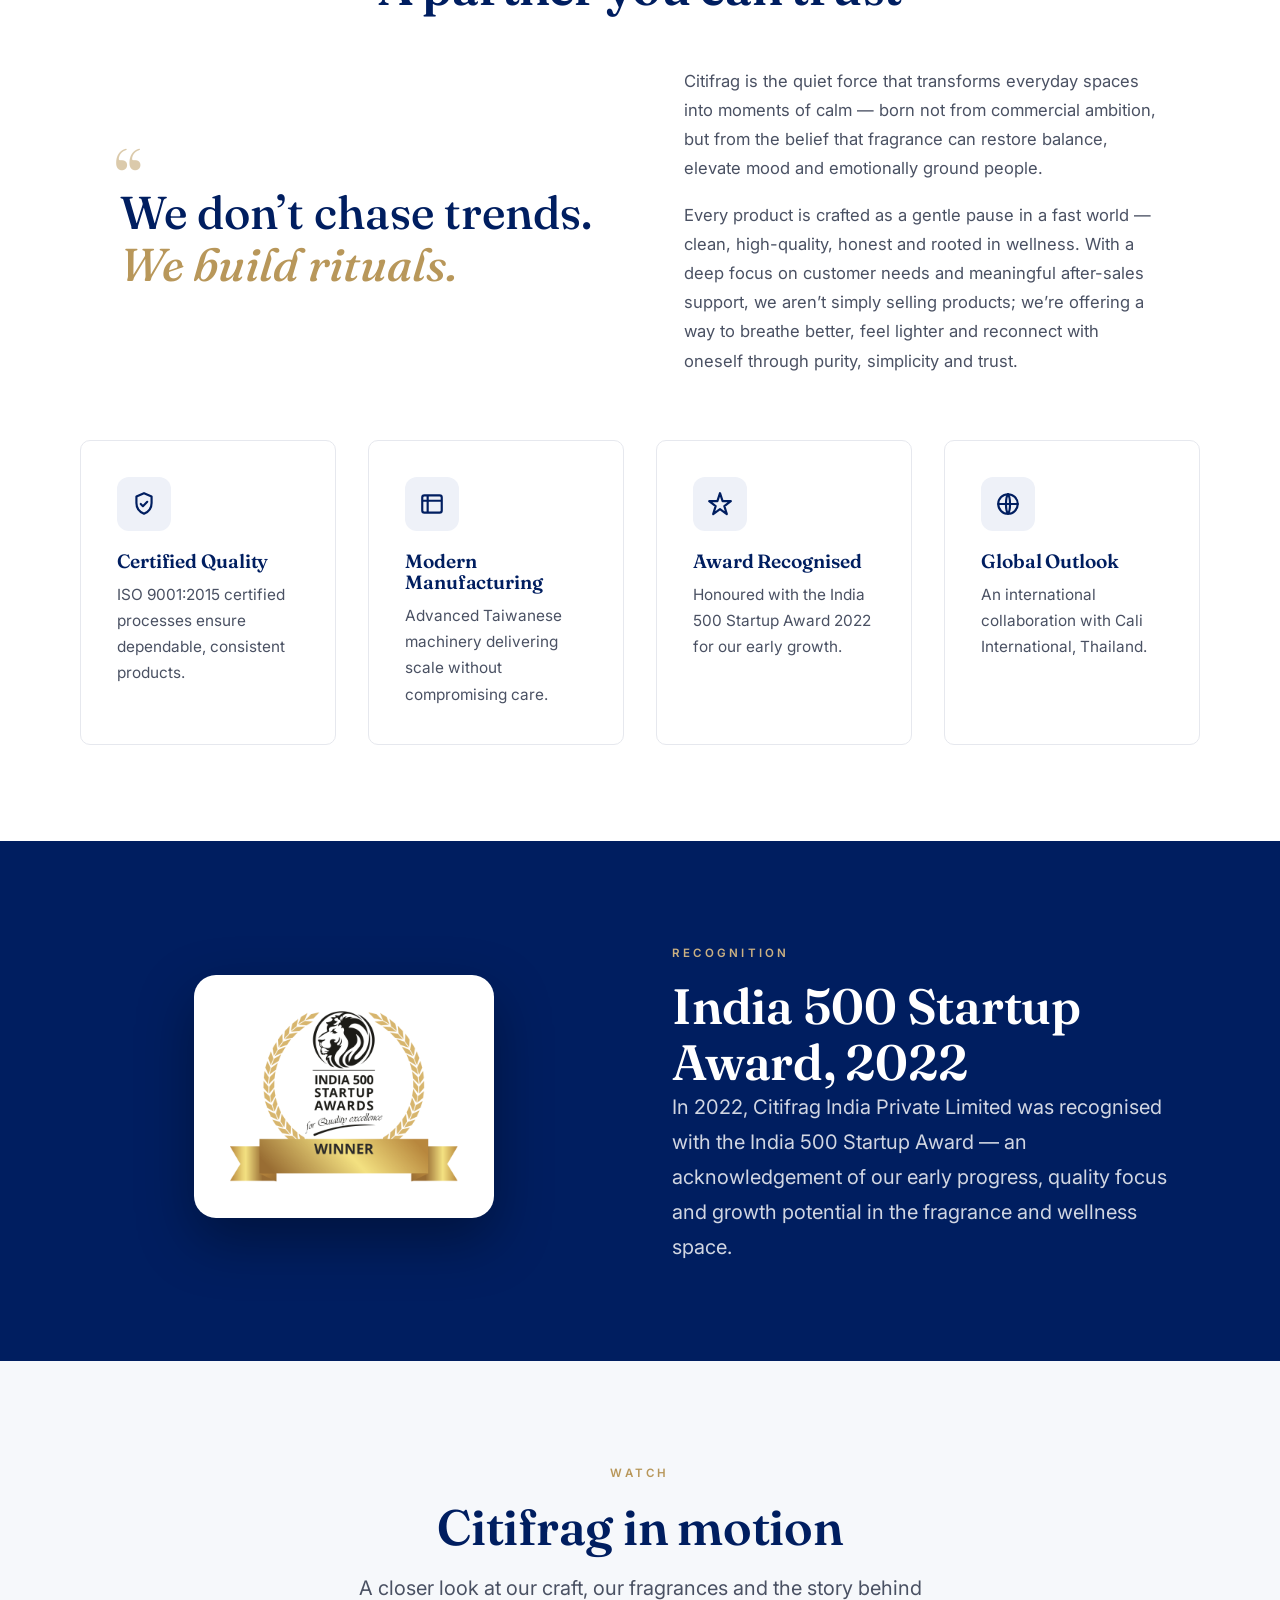
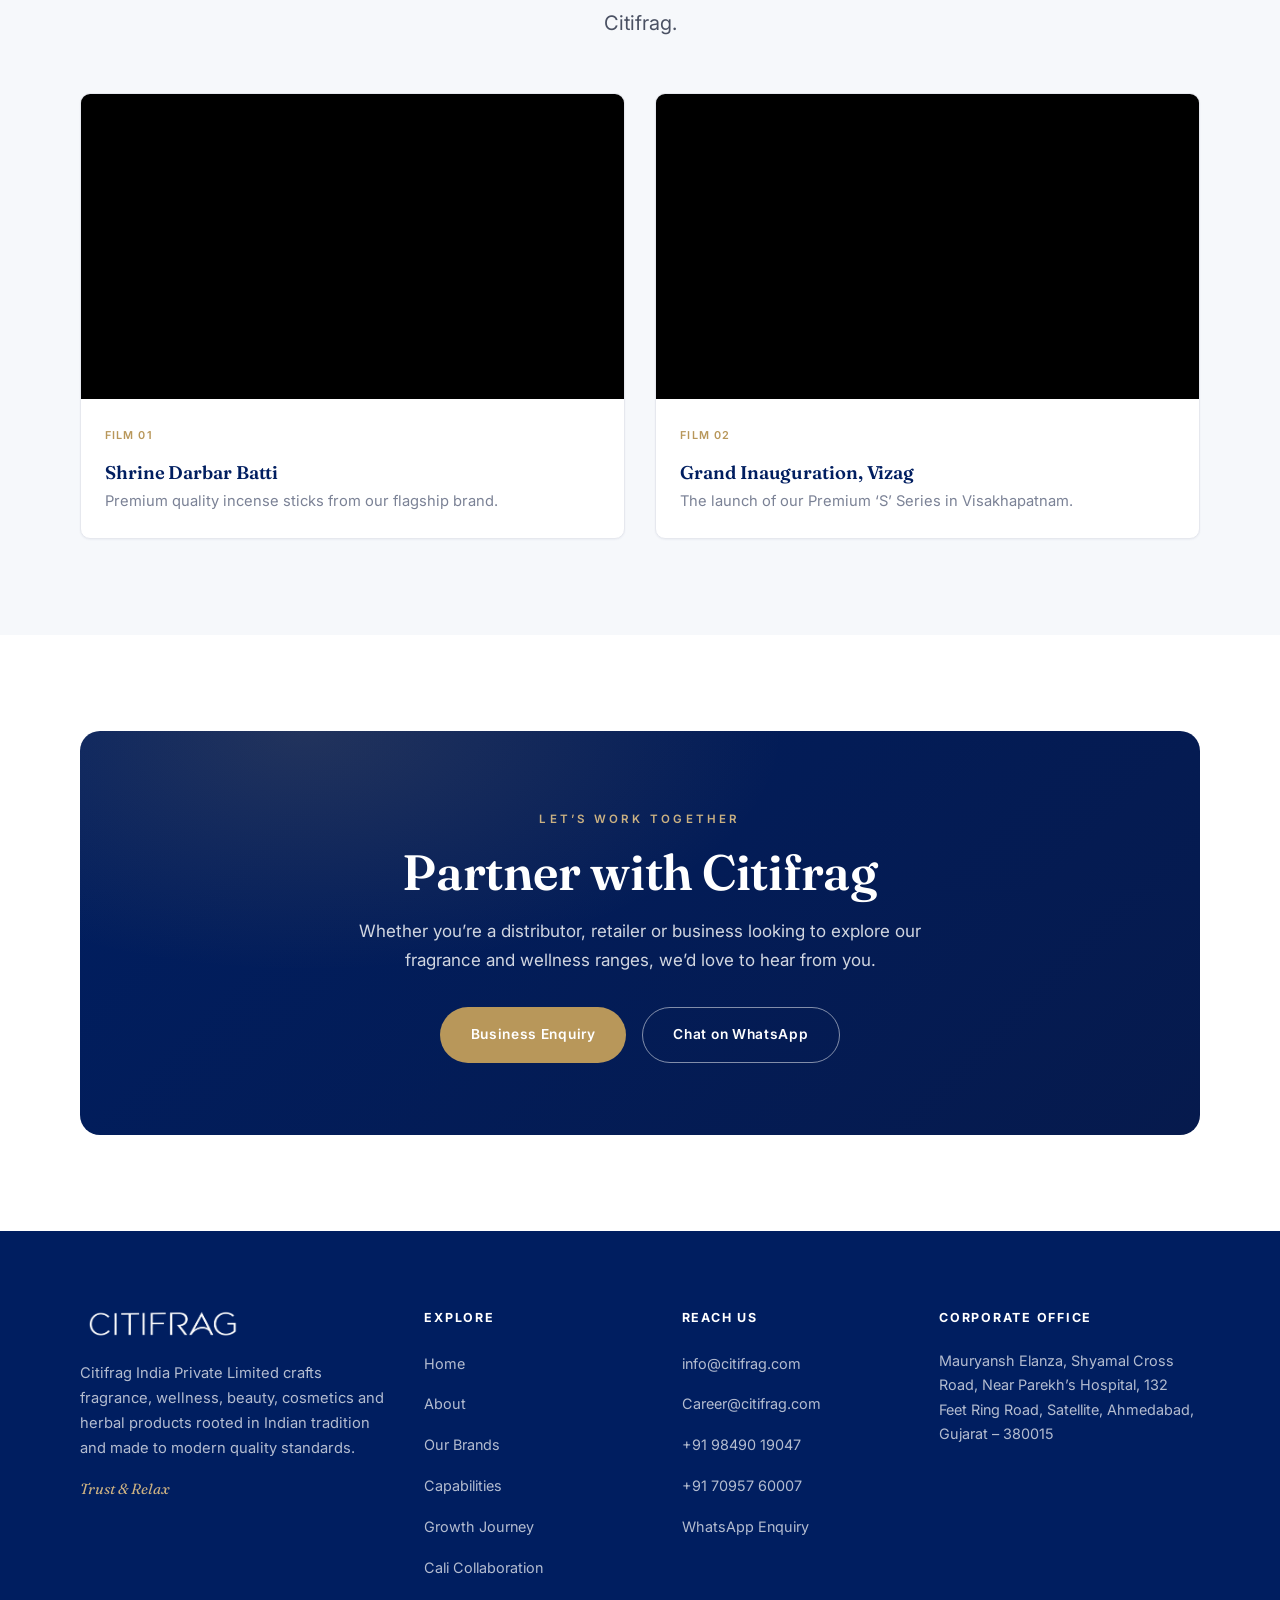
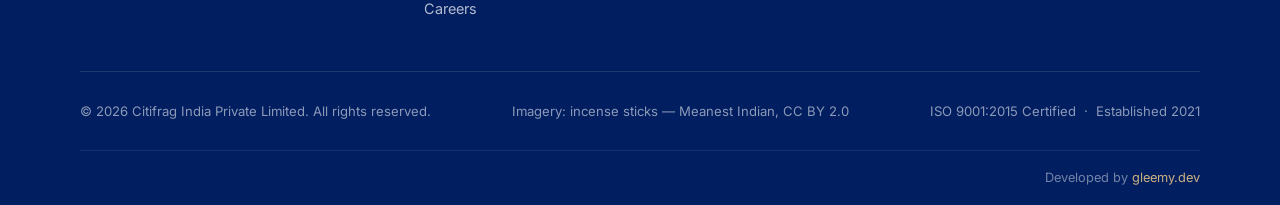
==== commit b972d2c0: "Enhance home hero: flowing gold ribbon banner with grounded trophy, spotlight glow, cast shadow and " ====
--- a/index.html
+++ b/index.html
@@ -27,12 +27,33 @@
   <main>
     <!-- ============ 1. HERO ============ -->
     <section class="hero">
+      <div class="hero__flow" aria-hidden="true">
+        <svg viewBox="0 0 1440 900" preserveAspectRatio="xMidYMid slice" xmlns="http://www.w3.org/2000/svg">
+          <defs>
+            <linearGradient id="silk1" x1="0%" y1="0%" x2="100%" y2="100%">
+              <stop offset="0%" stop-color="#f6e7bd" stop-opacity="0"/>
+              <stop offset="35%" stop-color="#e6c876" stop-opacity="0.55"/>
+              <stop offset="60%" stop-color="#c9a24e" stop-opacity="0.85"/>
+              <stop offset="100%" stop-color="#f3e4b6" stop-opacity="0.15"/>
+            </linearGradient>
+            <linearGradient id="silk2" x1="100%" y1="0%" x2="0%" y2="100%">
+              <stop offset="0%" stop-color="#fff4d6" stop-opacity="0"/>
+              <stop offset="45%" stop-color="#e9d08a" stop-opacity="0.6"/>
+              <stop offset="100%" stop-color="#b8975a" stop-opacity="0.2"/>
+            </linearGradient>
+          </defs>
+          <path class="hero__ribbon hero__ribbon--1" fill="url(#silk1)"
+            d="M-100,640 C260,520 420,760 760,600 C1060,455 1180,690 1560,470 L1560,900 L-100,900 Z"/>
+          <path class="hero__ribbon hero__ribbon--2" fill="url(#silk2)"
+            d="M-100,720 C300,640 520,820 820,700 C1120,580 1300,760 1560,600 L1560,900 L-100,900 Z"/>
+        </svg>
+      </div>
       <div class="container hero__grid">
         <div class="hero__inner">
           <span class="eyebrow reveal">Citifrag India Private Limited</span>
           <h1 class="display reveal reveal-d1">Fragrance that carries<br />trust, calm &amp; care</h1>
           <p class="hero__statement reveal reveal-d1">Trust &amp; Relax</p>
-          <p class="hero__lead lead reveal reveal-d2">A growing Indian house of fragrance, wellness, beauty, cosmetics and herbal products &mdash; blending time-honoured traditions with modern manufacturing and ISO-certified quality.</p>
+          <p class="hero__lead lead reveal reveal-d2">A growing Indian house of fragrance, wellness, beauty, cosmetics and herbal products &mdash; blending time-honoured traditions with modern manufacturing and ISO-certified quality you can trust.</p>
           <div class="hero__cta reveal reveal-d3">
             <a class="btn btn--primary" href="brands.html">Explore Our Brands
               <svg viewBox="0 0 24 24" fill="none" stroke="currentColor" stroke-width="2"><path d="M5 12h14M13 6l6 6-6 6" stroke-linecap="round" stroke-linejoin="round"/></svg>
@@ -41,7 +62,13 @@
           </div>
         </div>
         <div class="hero__visual hero__visual--award reveal reveal-d2">
-          <img class="hero__trophy" src="assets/img/award-trophy.png" alt="India 500 Startup Awards 2022 Winner trophy — awarded to Citifrag India Private Limited" width="265" height="777" fetchpriority="high" />
+          <div class="hero__stage">
+            <img class="hero__trophy" src="assets/img/india-500-startup-trophy.png" alt="India 500 Startup Awards 2022 Winner trophy — awarded to Citifrag India Private Limited" width="1024" height="1536" fetchpriority="high" />
+            <span class="hero__glint hero__glint--a" aria-hidden="true"></span>
+            <span class="hero__glint hero__glint--b" aria-hidden="true"></span>
+            <span class="hero__glint hero__glint--c" aria-hidden="true"></span>
+            <span class="hero__glint hero__glint--d" aria-hidden="true"></span>
+          </div>
           <p class="hero__motto">&ldquo;A touch of fragrance adds warmth and a feeling of home.&rdquo;</p>
         </div>
       </div>
@@ -106,7 +133,7 @@
             </a>
           </div>
           <div class="media media--photo reveal reveal-d1">
-            <img src="assets/img/citifrag-office.jpg" alt="Inside the Citifrag India office — a modern, calm workspace with the CITIFRAG Trust and Relax brand wall" loading="lazy" />
+            <img src="images/Pic.png" alt="Inside the Citifrag India office — a modern, calm workspace with the CITIFRAG Trust and Relax brand wall" loading="lazy" />
           </div>
         </div>
       </div>
--- a/assets/css/styles.css
+++ b/assets/css/styles.css
@@ -238,10 +238,10 @@
   width: 100%;
 }
 .brand { display: flex; align-items: center; }
-.brand img { height: 26px; width: auto; }
-.site-header.scrolled .brand img { height: 23px; }
-
-.nav { display: flex; align-items: center; justify-content: center; gap: 2.25rem; flex: 1; }
+.brand img { height: 30px; width: auto; }
+.site-header.scrolled .brand img { height: 26px; }
+
+.nav { display: flex; align-items: center; justify-content: center; gap: clamp(1.1rem, 1.7vw, 2.1rem); flex: 1; }
 .nav a {
   position: relative;
   font-size: 0.88rem;
@@ -323,6 +323,71 @@
     linear-gradient(160deg, #fbfaf7 0%, #f2f0ea 55%, #eaeef6 100%);
   overflow: hidden;
 }
+/* Flowing gold silk ribbons that float across the hero background */
+.hero__flow {
+  position: absolute;
+  inset: 0;
+  z-index: 1;
+  pointer-events: none;
+  overflow: hidden;
+}
+.hero__flow svg { width: 100%; height: 100%; display: block; }
+/* Sparkle dust — deliberately kept to the right half / lower band so it
+   frames the trophy and never competes with the headline or copy.
+   Two layers twinkle on different timings for a richer, professional shimmer. */
+.hero__flow::after,
+.hero__flow::before {
+  content: "";
+  position: absolute;
+  inset: 0;
+}
+/* Layer 1 — larger, slower glints around the trophy */
+.hero__flow::after {
+  background-image:
+    radial-gradient(2.5px 2.5px at 70% 14%, rgba(255, 244, 208, 0.95), transparent 62%),
+    radial-gradient(2px 2px   at 58% 24%, rgba(255, 240, 200, 0.8),  transparent 62%),
+    radial-gradient(3px 3px   at 82% 28%, rgba(255, 246, 214, 0.95), transparent 62%),
+    radial-gradient(2px 2px   at 94% 34%, rgba(255, 238, 190, 0.8),  transparent 62%),
+    radial-gradient(2.5px 2.5px at 90% 48%, rgba(255, 242, 204, 0.9), transparent 62%),
+    radial-gradient(2px 2px   at 76% 52%, rgba(255, 240, 200, 0.78), transparent 62%),
+    radial-gradient(2.5px 2.5px at 64% 62%, rgba(255, 244, 208, 0.85), transparent 62%),
+    radial-gradient(2px 2px   at 88% 66%, rgba(255, 238, 190, 0.8),  transparent 62%),
+    radial-gradient(3px 3px   at 72% 78%, rgba(255, 246, 214, 0.9),  transparent 62%),
+    radial-gradient(2px 2px   at 56% 86%, rgba(255, 240, 200, 0.72), transparent 62%);
+  animation: heroSparkle 5s ease-in-out infinite alternate;
+}
+/* Layer 2 — finer, offset twinkle for depth */
+.hero__flow::before {
+  background-image:
+    radial-gradient(1.5px 1.5px at 62% 34%, rgba(255, 246, 214, 0.85), transparent 62%),
+    radial-gradient(1.5px 1.5px at 78% 40%, rgba(255, 240, 200, 0.8),  transparent 62%),
+    radial-gradient(2px 2px     at 86% 56%, rgba(255, 244, 208, 0.85), transparent 62%),
+    radial-gradient(1.5px 1.5px at 68% 70%, rgba(255, 238, 190, 0.78), transparent 62%),
+    radial-gradient(2px 2px     at 92% 22%, rgba(255, 246, 214, 0.85), transparent 62%),
+    radial-gradient(1.5px 1.5px at 60% 50%, rgba(255, 240, 200, 0.75), transparent 62%),
+    radial-gradient(2px 2px     at 82% 74%, rgba(255, 244, 208, 0.8),  transparent 62%),
+    radial-gradient(1.5px 1.5px at 54% 68%, rgba(255, 240, 200, 0.72), transparent 62%);
+  animation: heroSparkle 7s ease-in-out 1.2s infinite alternate;
+}
+.hero__ribbon { transform-origin: center; }
+.hero__ribbon--1 { animation: heroFlow1 14s ease-in-out infinite alternate; }
+.hero__ribbon--2 { animation: heroFlow2 18s ease-in-out infinite alternate; }
+@keyframes heroFlow1 {
+  0%   { transform: translate3d(0, 0, 0) scaleY(1); }
+  100% { transform: translate3d(-2.5%, -1.5%, 0) scaleY(1.04); }
+}
+@keyframes heroFlow2 {
+  0%   { transform: translate3d(0, 0, 0) scaleY(1); }
+  100% { transform: translate3d(2.5%, 1.2%, 0) scaleY(0.97); }
+}
+@keyframes heroSparkle {
+  0%   { opacity: 0.3; }
+  50%  { opacity: 0.85; }
+  100% { opacity: 1; }
+}
+@media (prefers-reduced-motion: reduce) {
+  .hero__ribbon, .hero__flow::after, .hero__flow::before { animation: none; }
+}
 .hero__grid {
   position: relative;
   z-index: 2;
@@ -346,7 +411,7 @@
   color: var(--gold);
   margin-bottom: 1.5rem;
 }
-.hero__lead { max-width: 560px; margin-top: 1.5rem; }
+.hero__lead { max-width: 560px; margin-top: 1.5rem; text-wrap: pretty; }
 .hero__cta { margin-top: 2.5rem; display: flex; flex-wrap: wrap; gap: 1rem; }
 
 .hero__visual {
@@ -356,15 +421,8 @@
   max-width: 360px;
   margin-left: auto;
 }
-.hero__visual::before {
-  content: "";
-  position: absolute;
-  right: -1.5rem; top: -1.5rem;
-  width: 55%; aspect-ratio: 1;
-  border: 1px solid rgba(184,151,90,0.5);
-  border-radius: 50%;
-  z-index: -1;
-}
+/* Decorative stroke circle removed per request */
+.hero__visual::before { display: none; }
 .hero__visual-frame {
   position: relative;
   border-radius: var(--radius-xl);
@@ -771,7 +829,7 @@
   padding-top: clamp(3rem, 6vw, 5rem);
 }
 .footer-top { display: grid; grid-template-columns: 1.4fr 1fr 1fr 1.2fr; gap: 2.5rem; padding-bottom: 3rem; }
-.footer-brand img { height: 26px; margin-bottom: 1.25rem; filter: brightness(0) invert(1); }
+.footer-brand img { height: 34px; margin-bottom: 1.25rem; filter: brightness(0) invert(1); }
 .footer-brand p { font-size: 0.92rem; max-width: 320px; }
 .footer-statement { font-family: var(--font-display); font-style: italic; color: var(--gold-soft); font-size: 1.15rem; margin-top: 1rem; }
 .footer-col h5 {
@@ -1132,7 +1190,7 @@
   text-align: center;
   font-family: var(--font-display);
   font-style: italic;
-  color: var(--gold);
+  color: var(--navy);
   font-size: clamp(1rem, 1.6vw, 1.18rem);
   line-height: 1.4;
 }
@@ -1287,16 +1345,105 @@
 
 /* Hero award trophy (replaces the poster frame on the home hero) */
 .hero__visual--award { text-align: center; }
+
+/* Stage wraps the trophy so we can layer a spotlight glow, a cast shadow
+   and twinkling glints around it — making it feel like it truly stands. */
+.hero__stage {
+  position: relative;
+  display: inline-block;
+}
+/* Warm spotlight glow behind the trophy */
+.hero__stage::before {
+  content: "";
+  position: absolute;
+  z-index: 0;
+  left: 50%;
+  top: 40%;
+  transform: translate(-50%, -50%);
+  width: 128%;
+  height: 82%;
+  background: radial-gradient(closest-side,
+    rgba(255, 234, 176, 0.7),
+    rgba(255, 226, 158, 0.28) 52%,
+    transparent 76%);
+  filter: blur(8px);
+  animation: heroGlow 7s ease-in-out infinite alternate;
+}
+/* Grounding shadow — a tight dark core plus a soft wide halo, aligned to the
+   trophy's base (~97% down the PNG) so it reads as resting on the surface. */
+.hero__stage::after {
+  content: "";
+  position: absolute;
+  z-index: 1;
+  left: 50%;
+  bottom: 2%;
+  transform: translateX(-50%);
+  width: 58%;
+  height: clamp(18px, 3.4vw, 30px);
+  background:
+    radial-gradient(46% 60% at 50% 62%, rgba(52, 36, 8, 0.55), rgba(52, 36, 8, 0.28) 55%, transparent 74%),
+    radial-gradient(90% 95% at 50% 55%, rgba(60, 42, 10, 0.22), transparent 72%);
+  filter: blur(6px);
+}
 .hero__trophy {
+  position: relative;
+  z-index: 2;
   display: block;
   width: auto;
   max-width: 100%;
-  max-height: 480px;
+  /* Height trimmed to sit in line with the left-hand text block */
+  max-height: 360px;
   margin: 0 auto;
-  filter: drop-shadow(0 18px 42px rgba(0, 0, 0, 0.22));
+  /* Layered shadows: a tight base contact + a longer soft cast for realism */
+  filter:
+    drop-shadow(0 6px 6px rgba(90, 62, 12, 0.35))
+    drop-shadow(0 26px 34px rgba(120, 90, 20, 0.28));
+}
+
+/* Sparkle glints that twinkle around the trophy */
+.hero__glint {
+  position: absolute;
+  z-index: 3;
+  width: clamp(8px, 1.4vw, 14px);
+  aspect-ratio: 1;
+  background:
+    radial-gradient(circle, rgba(255, 252, 240, 0.95) 0%, rgba(255, 240, 200, 0.5) 30%, transparent 62%);
+  border-radius: 50%;
+  opacity: 0;
+  animation: heroTwinkle 4s ease-in-out infinite;
+}
+/* A crisp 4-point star cross over each glint */
+.hero__glint::before {
+  content: "";
+  position: absolute;
+  inset: -55%;
+  background:
+    linear-gradient(to right, transparent 46%, rgba(255, 250, 235, 0.9) 50%, transparent 54%),
+    linear-gradient(to bottom, transparent 46%, rgba(255, 250, 235, 0.9) 50%, transparent 54%);
+}
+.hero__glint--a { top: 12%; left: 12%; animation-delay: 0s; }
+.hero__glint--b { top: 26%; right: 8%;  animation-delay: 1.1s; }
+.hero__glint--c { top: 58%; left: 6%;   animation-delay: 2.2s; }
+.hero__glint--d { top: 70%; right: 14%; animation-delay: 3s; }
+
+@keyframes heroTwinkle {
+  0%, 100% { opacity: 0; transform: scale(0.4) rotate(0deg); }
+  50%      { opacity: 1; transform: scale(1) rotate(45deg); }
+}
+@keyframes heroGlow {
+  0%   { opacity: 0.75; }
+  100% { opacity: 1; }
 }
 @media (max-width: 900px) {
-  .hero__trophy { max-height: 380px; }
+  .hero__trophy { max-height: 300px; }
+}
+@media (max-width: 560px) {
+  .hero__trophy { max-height: 280px; }
+  .hero__glint { display: none; }
+}
+@media (prefers-reduced-motion: reduce) {
+  .hero__glint, .hero__stage::before { animation: none; }
+  .hero__glint { opacity: 0.85; transform: scale(0.9) rotate(45deg); }
 }
 
 /* Thank-you page confirmation icon */
@@ -1345,3 +1492,7 @@
 @media (max-width: 820px) {
   .why-editorial { grid-template-columns: 1fr; gap: 1.75rem; }
 }
+
+/* Square lifestyle photo frame (e.g. Shrine Darbar Batti product shot) */
+.media--square { aspect-ratio: 1/1; background: #f6f1e8; }
+.media--square img { width: 100%; height: 100%; object-fit: cover; display: block; }
